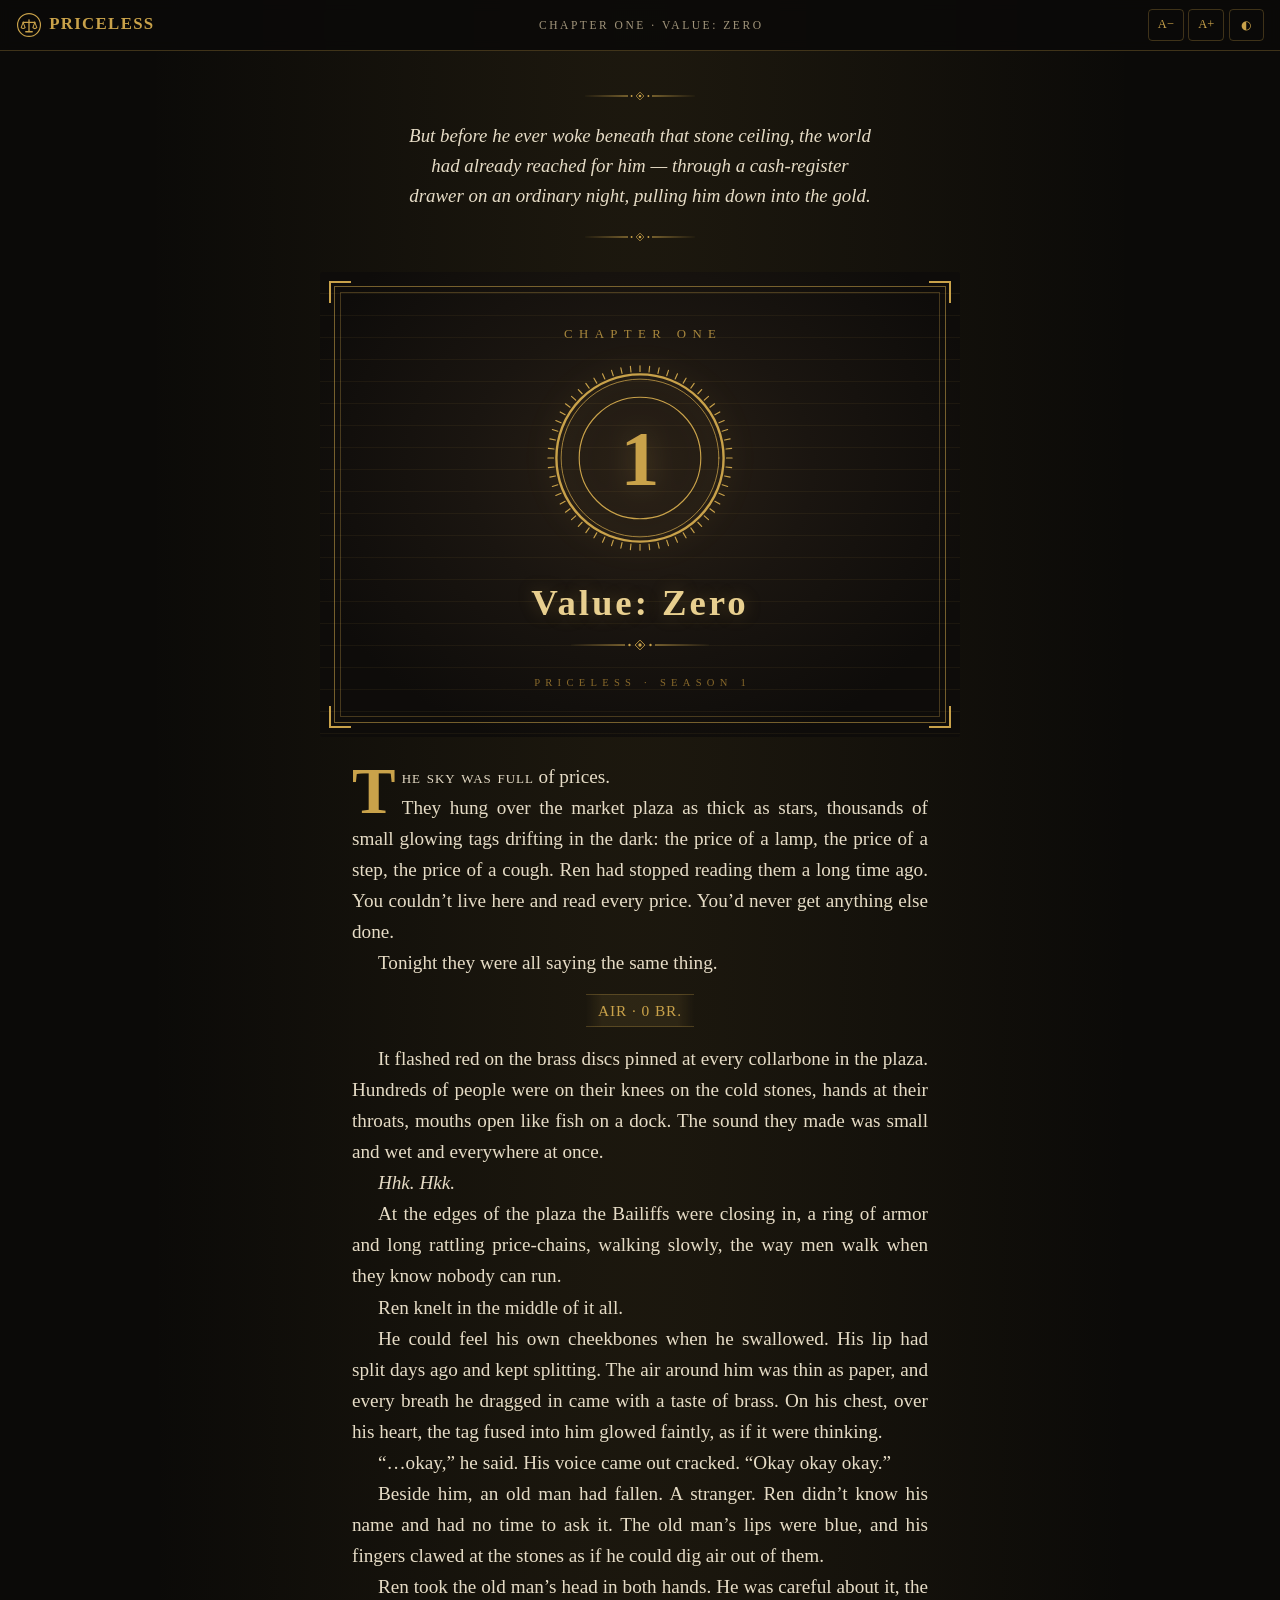
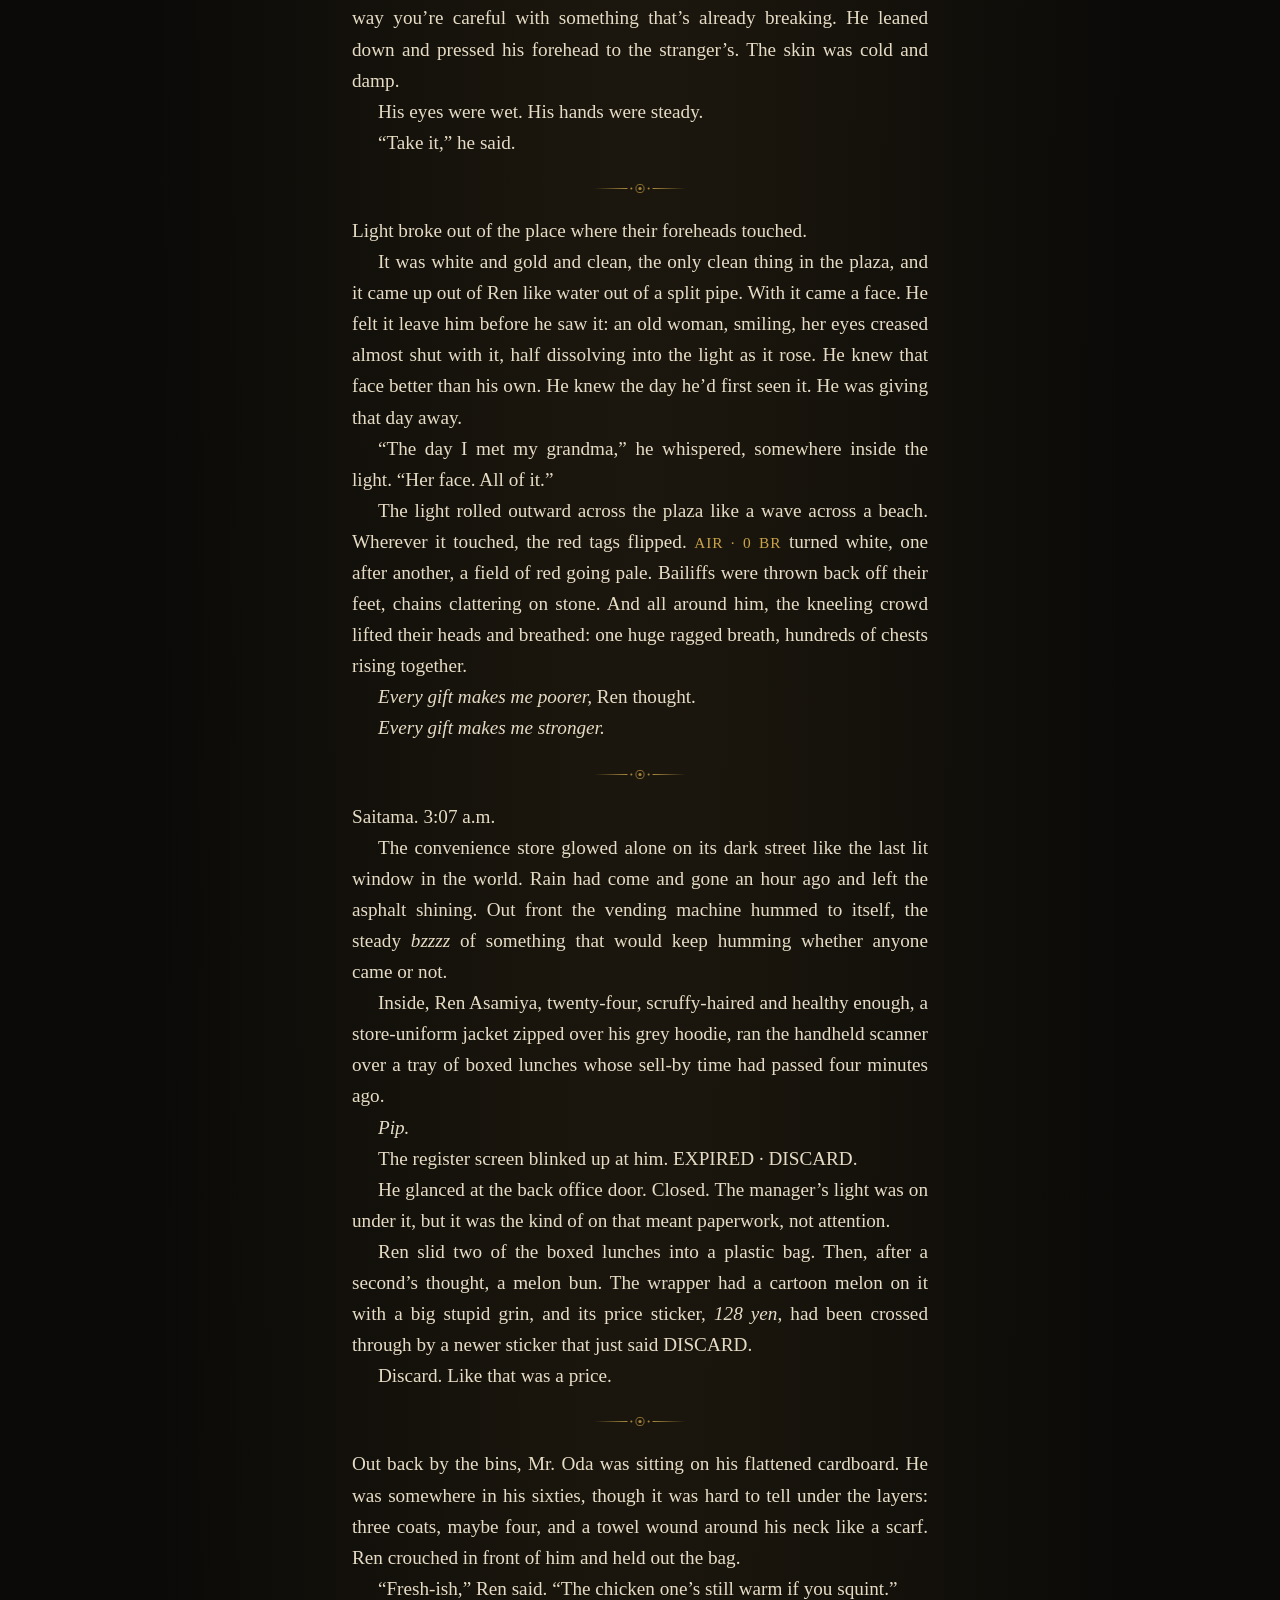
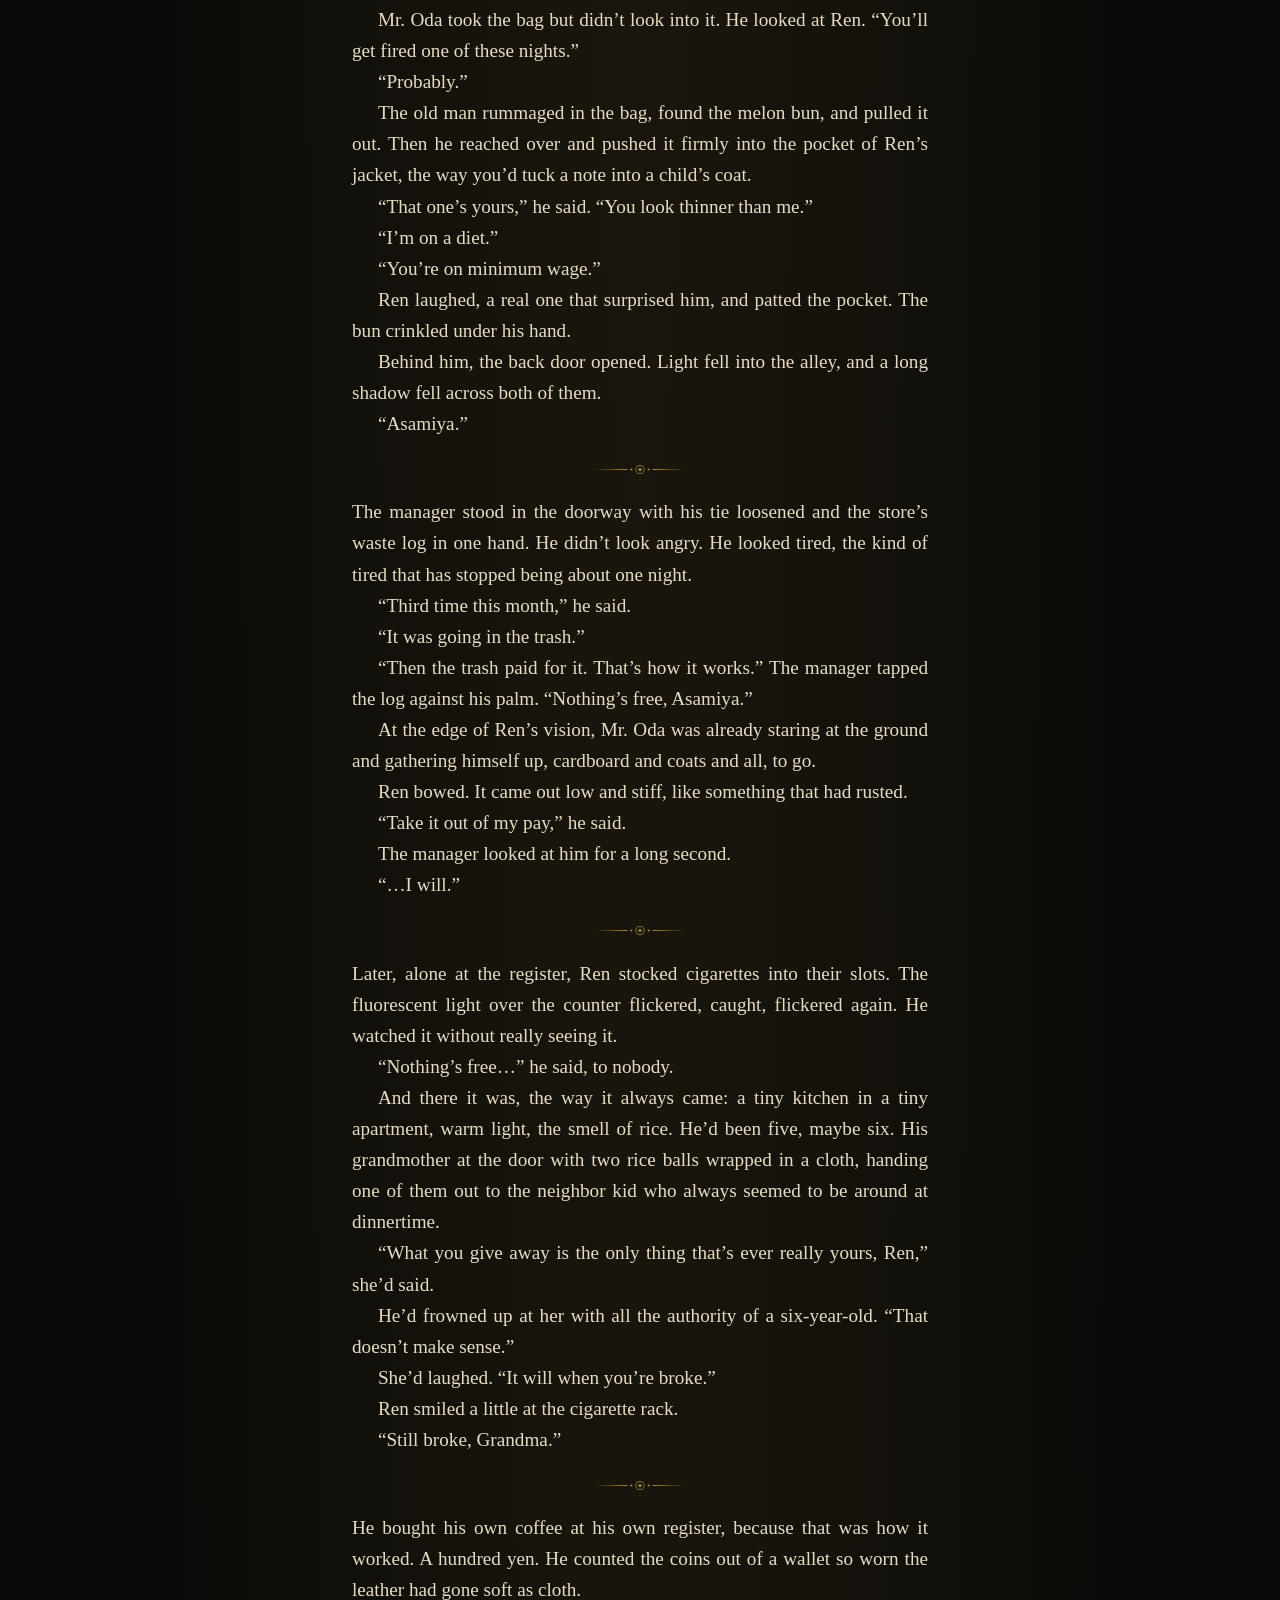
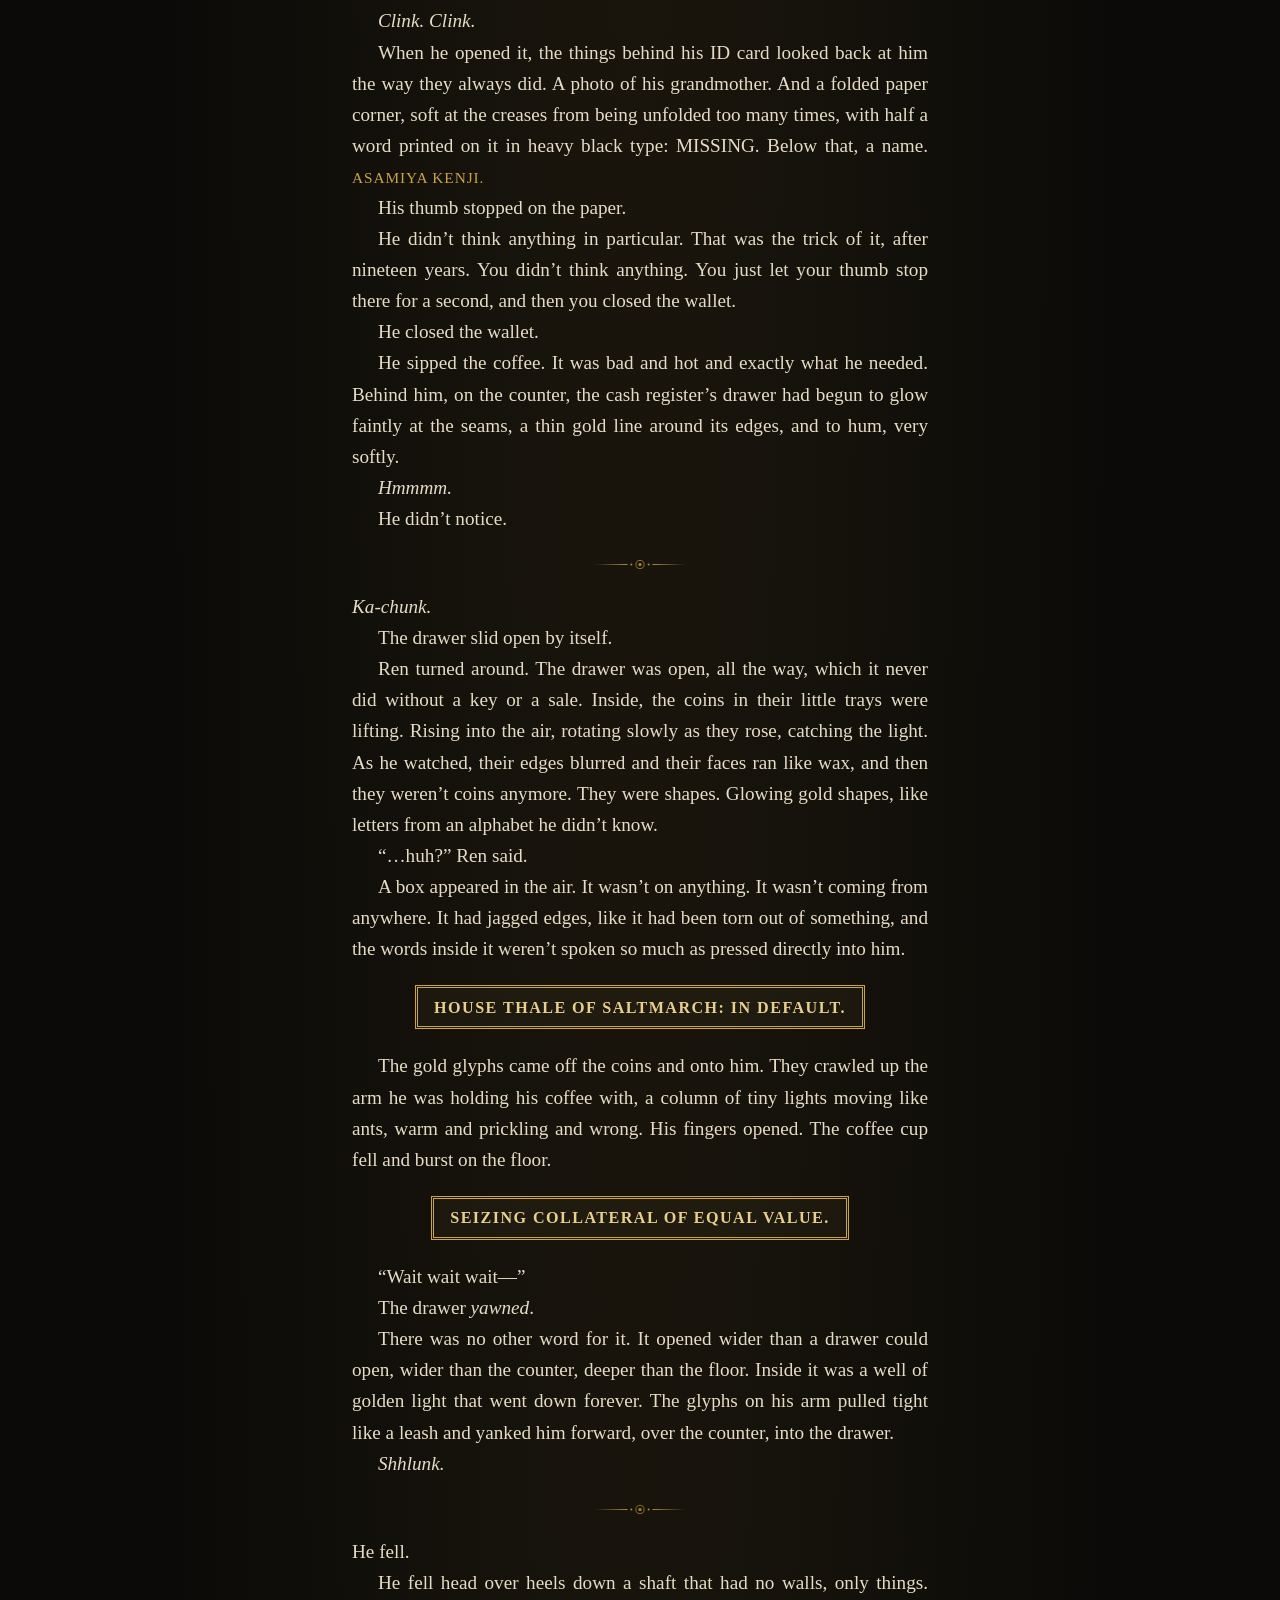
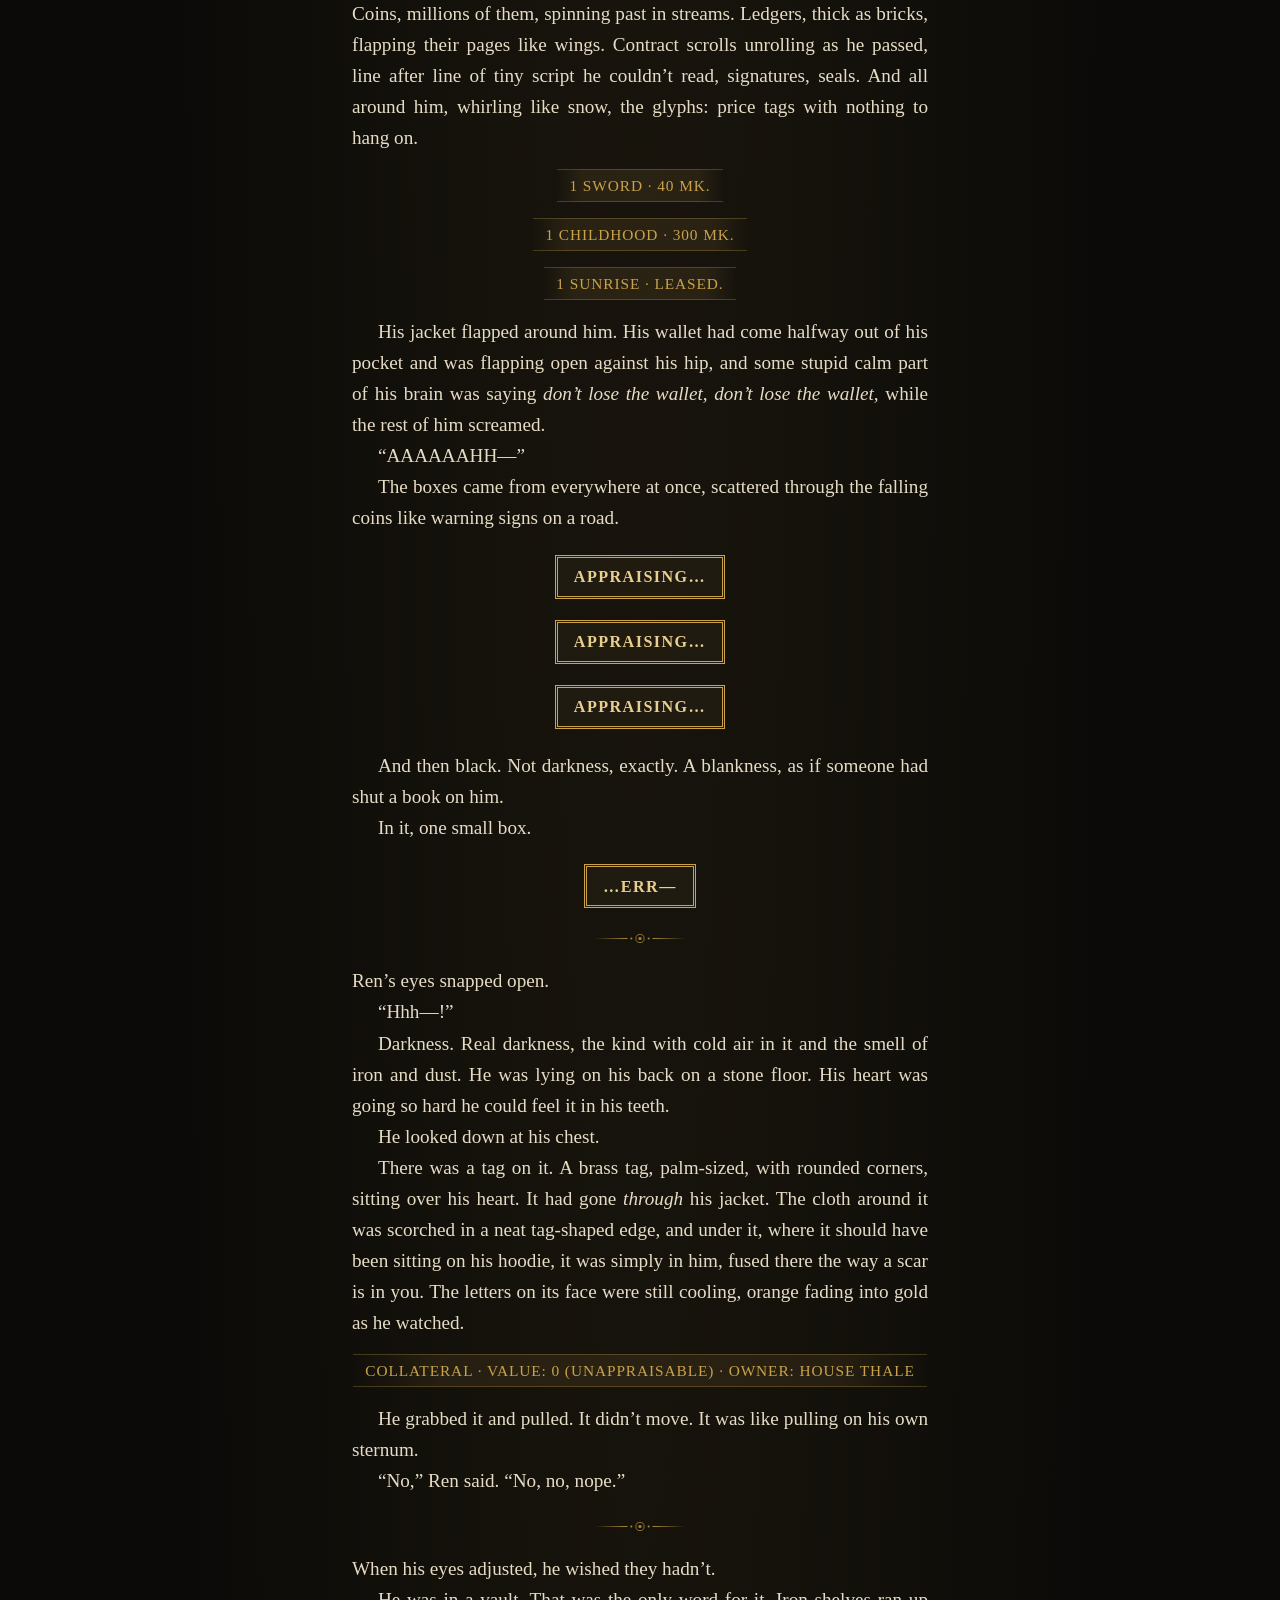
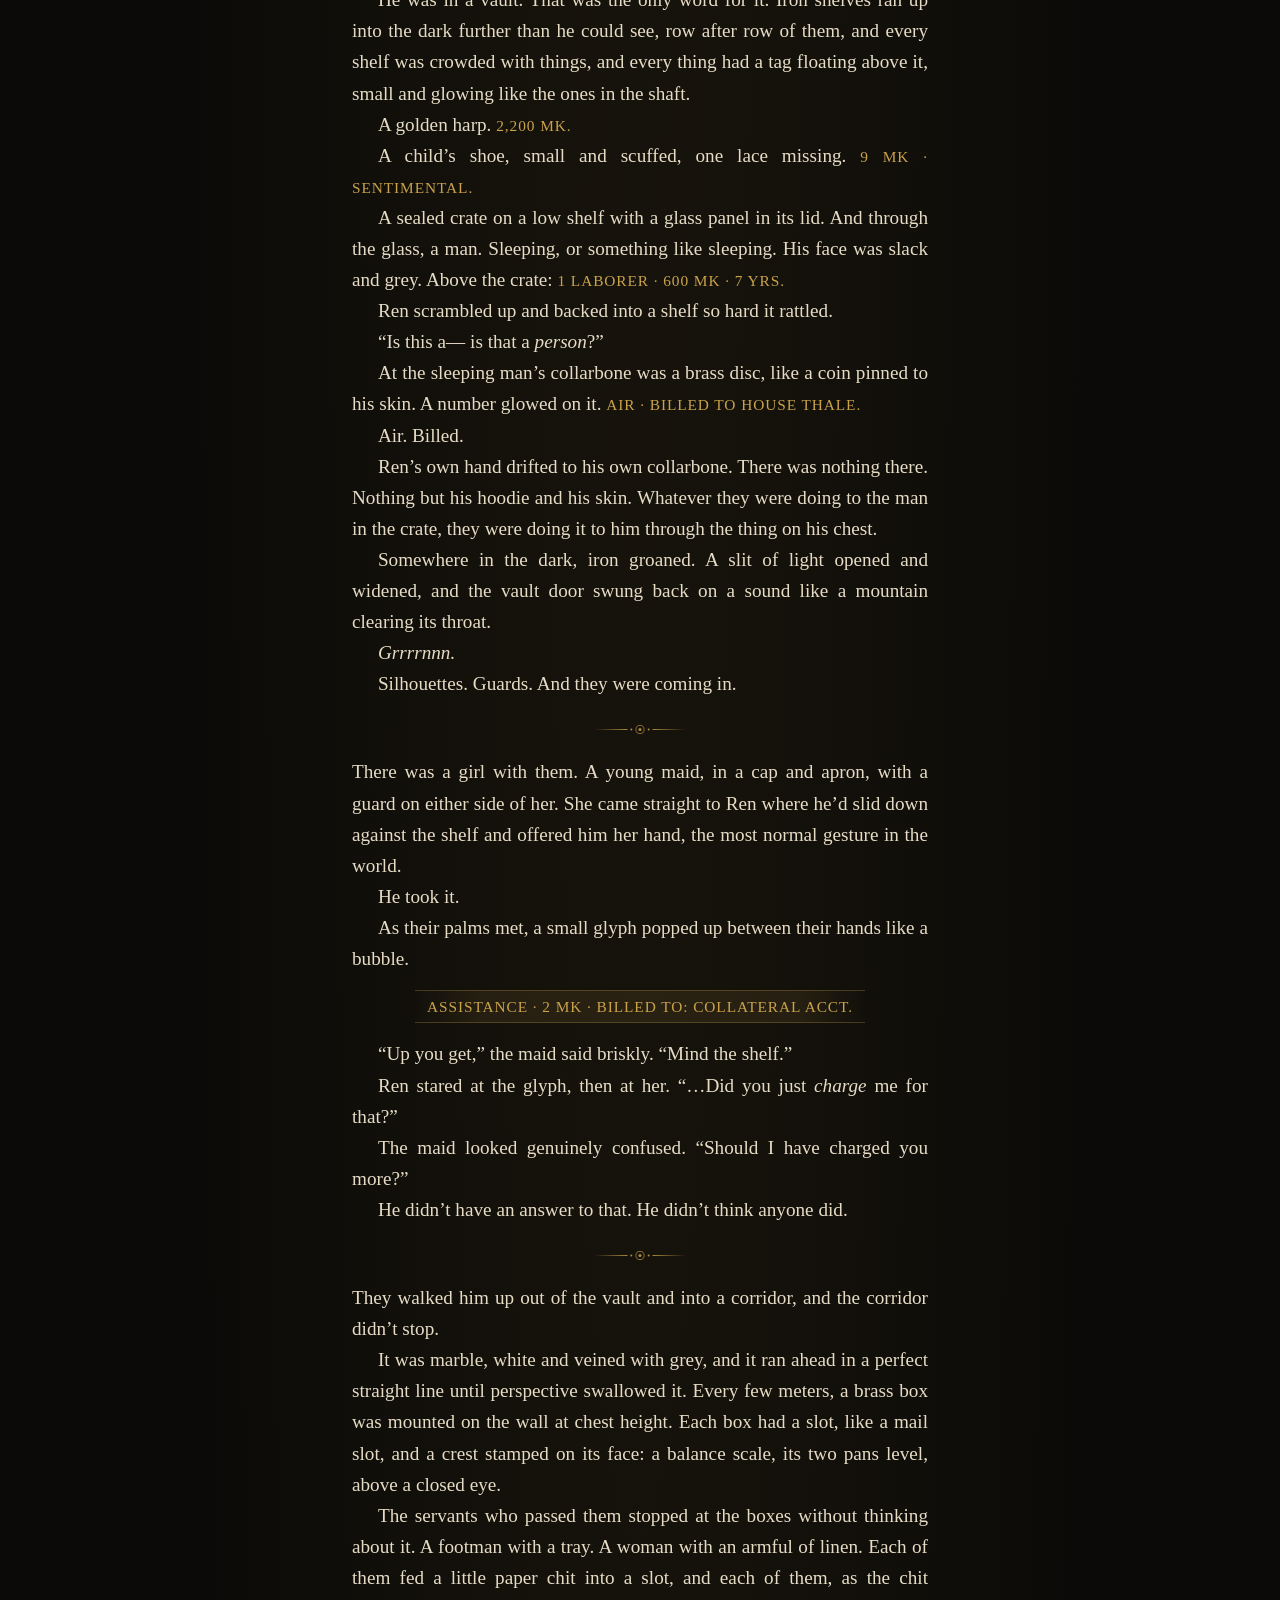
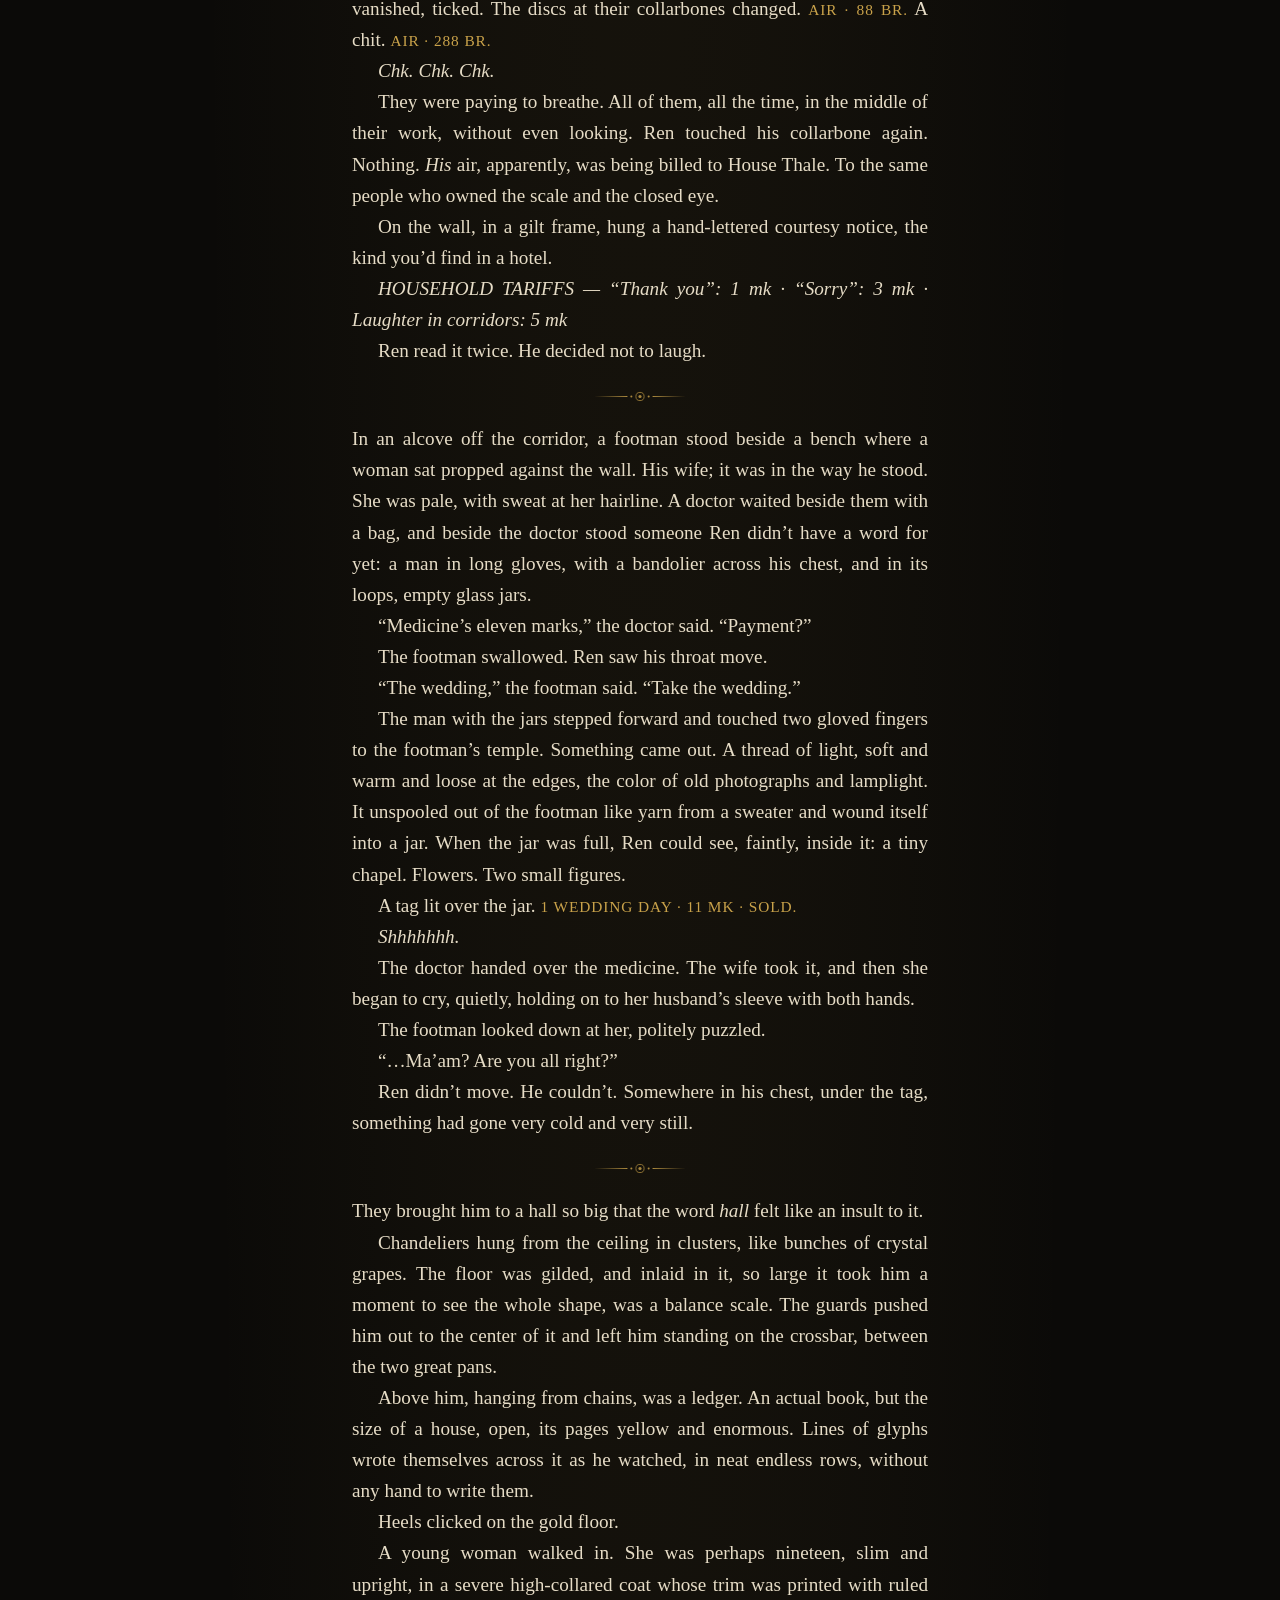
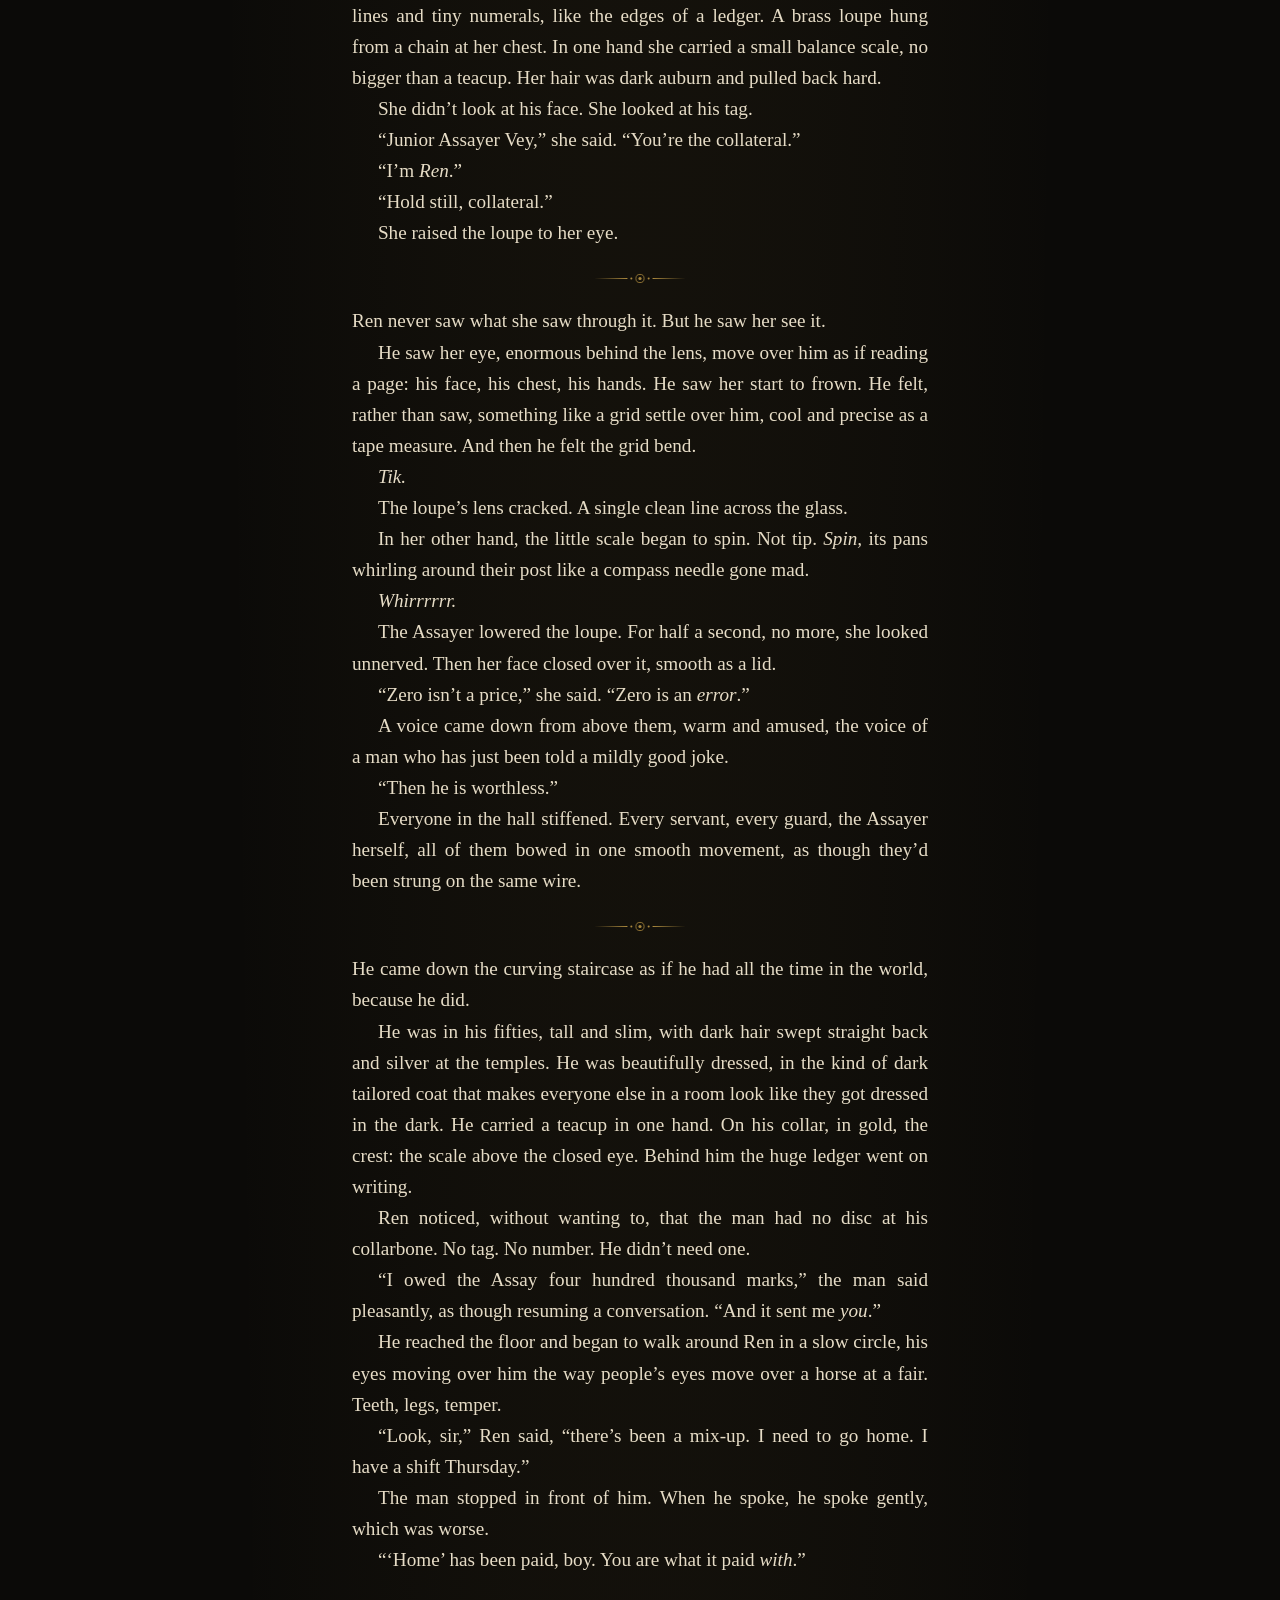
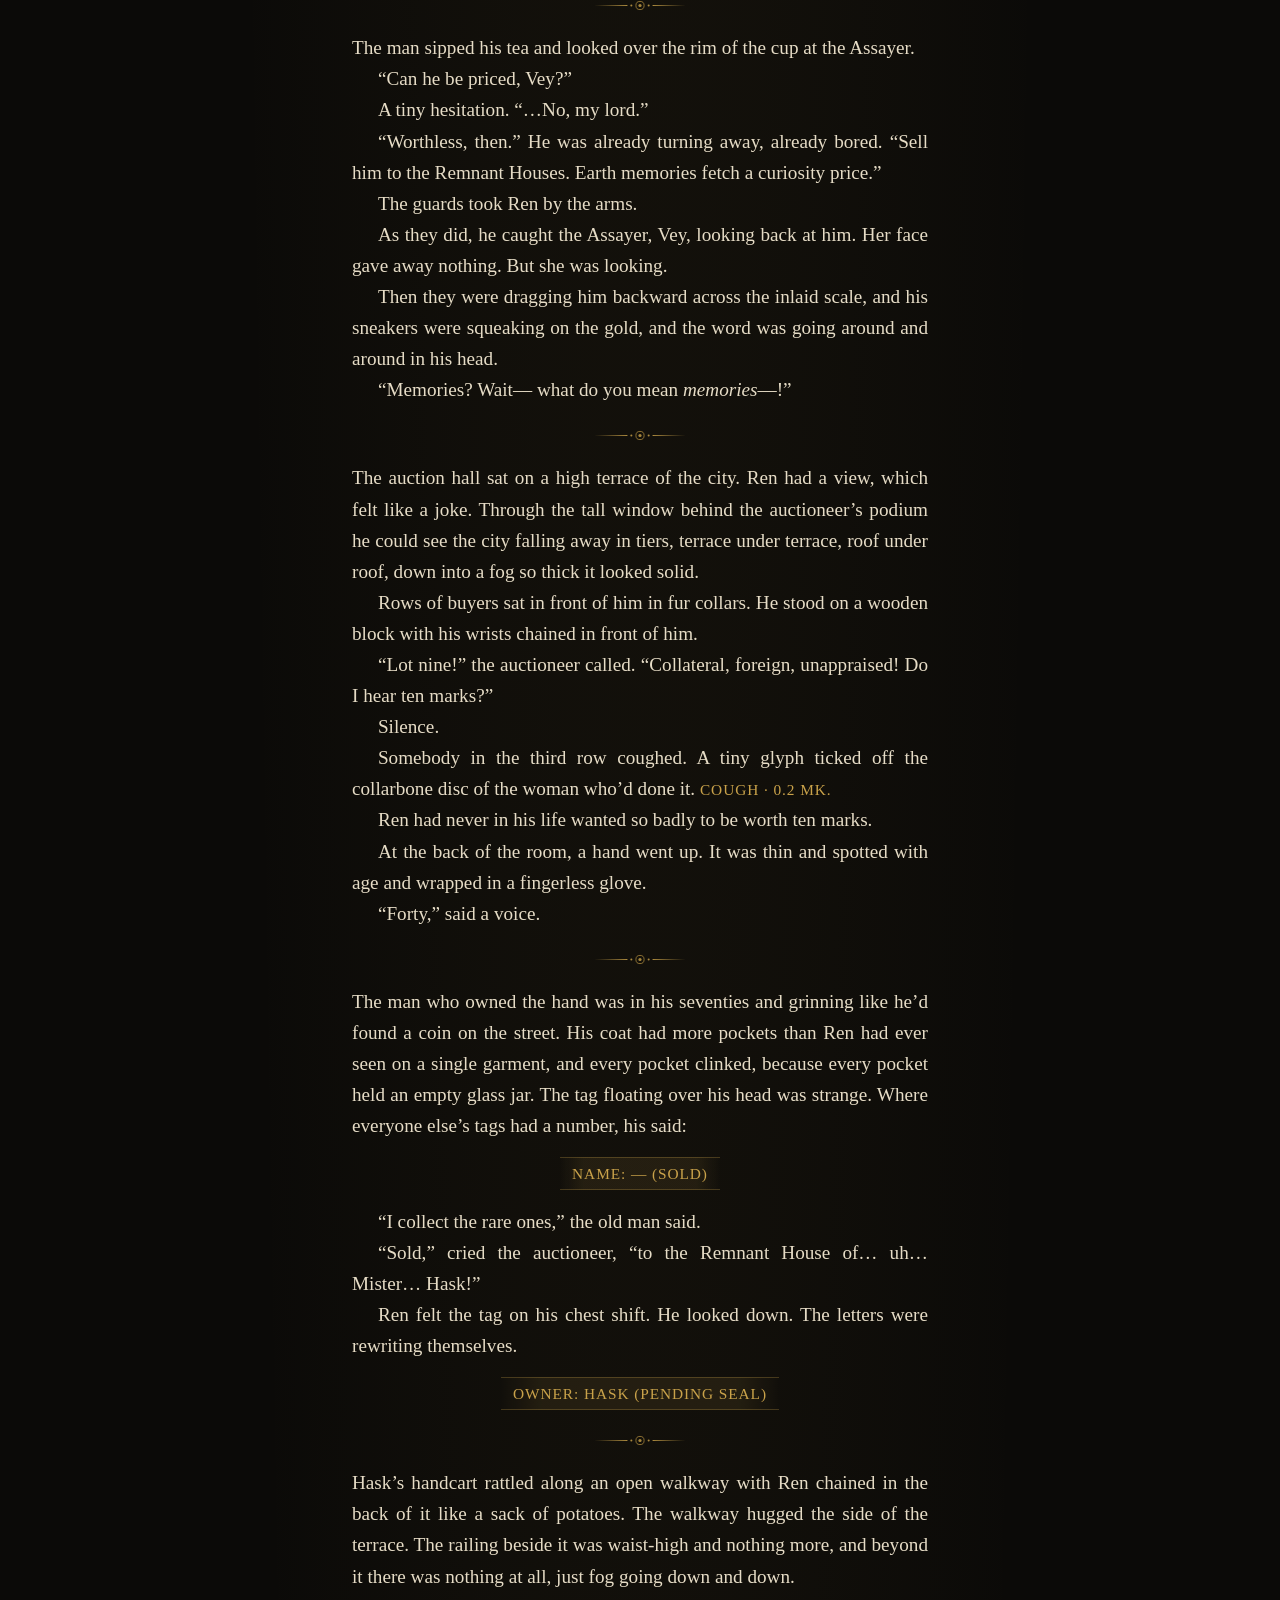
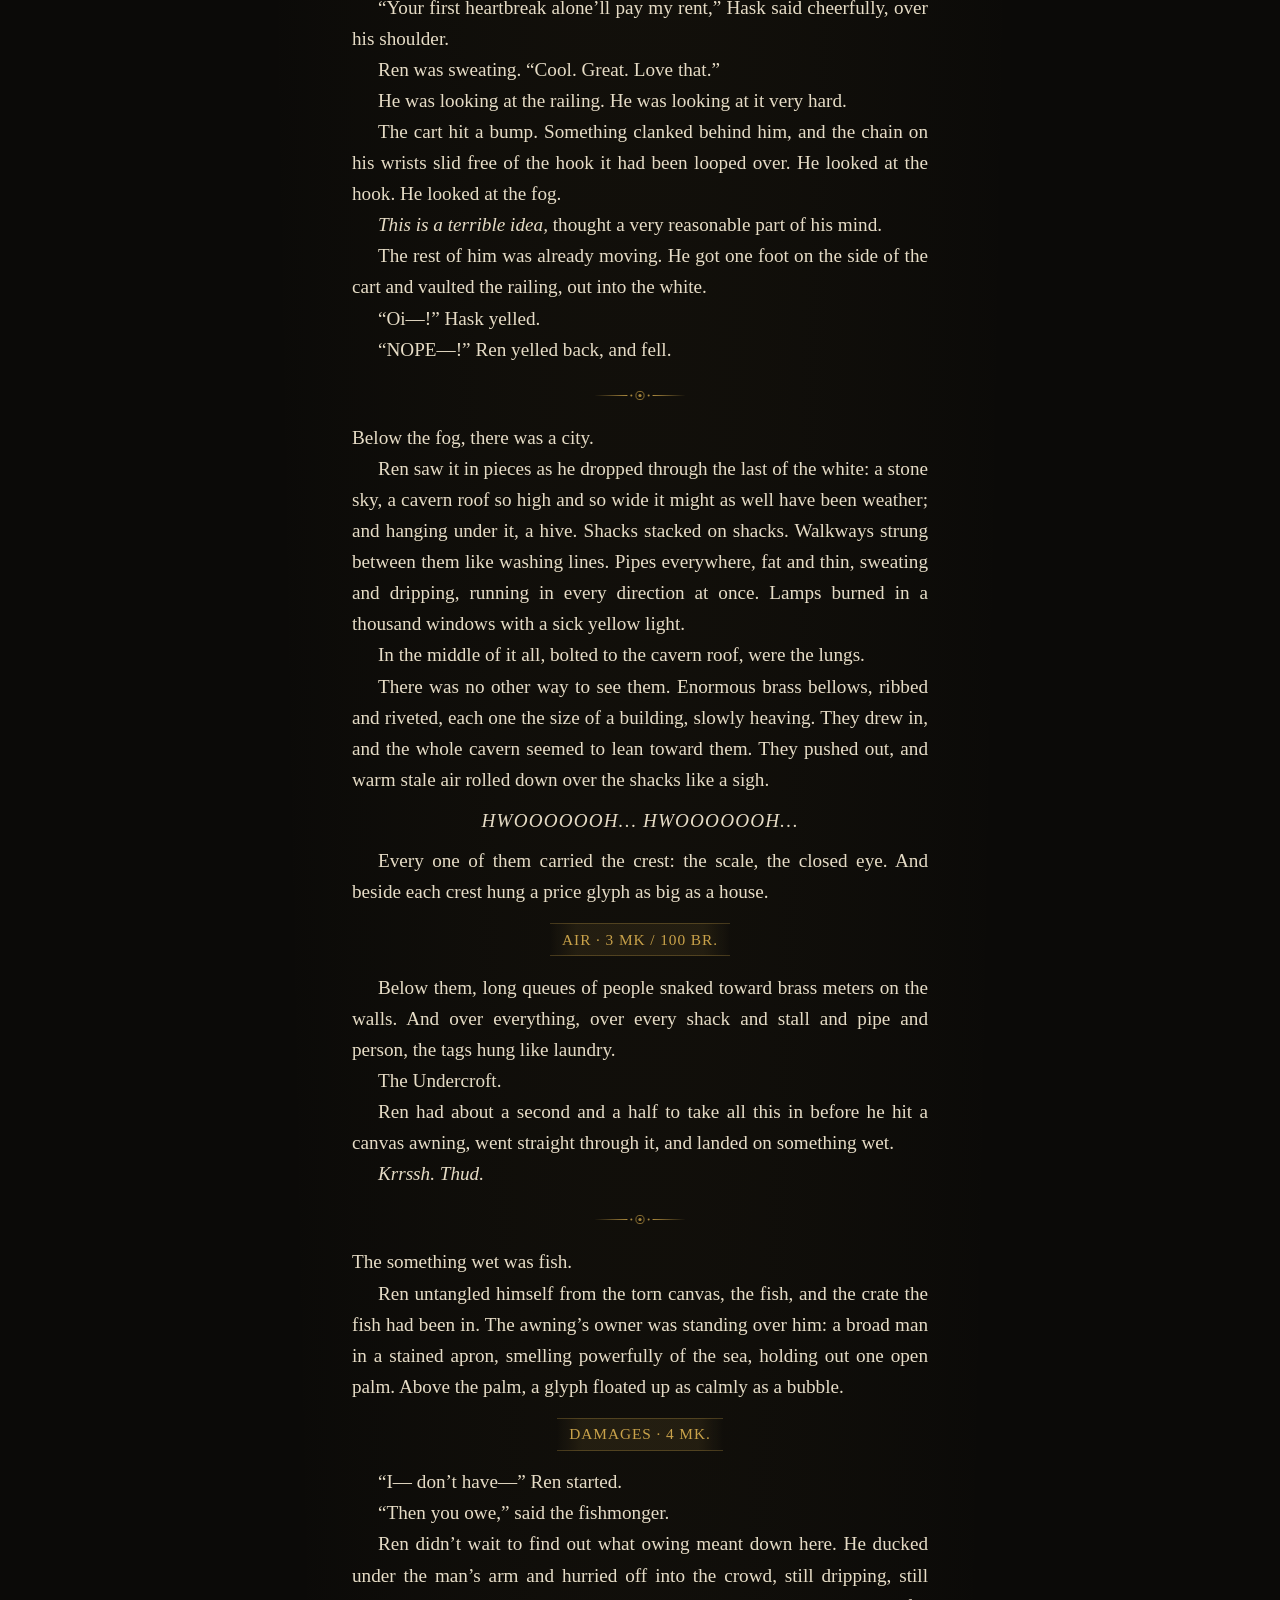
==== chapter-1.html @ 67bfa55c "Priceless Season 1, Chapters 1–2: read-online pages" ====
<!DOCTYPE html>
<html lang="en"><head><meta charset="utf-8">
<meta name="viewport" content="width=device-width, initial-scale=1, viewport-fit=cover">
<title>Chapter One: Value: Zero — Priceless</title><meta name="description" content="Priceless, Season 1 — Chapter 1: Value: Zero. A light novel by Lucan Dray."><meta name="author" content="Lucan Dray">
<meta property="og:title" content="Chapter One: Value: Zero — Priceless"><meta property="og:description" content="Priceless, Season 1 — Chapter 1: Value: Zero. A light novel by Lucan Dray."><meta property="og:type" content="book">
<meta name="theme-color" content="#0b0a08"><link rel="icon" href="[data-uri]">
<link rel="stylesheet" href="fonts.css"><link rel="stylesheet" href="style.css">
<script>try{var t=localStorage.getItem('pl-theme');if(t)document.documentElement.dataset.theme=t;}catch(e){}</script>
</head><body><a class="skip" href="#main">Skip to text</a><div class="progress"></div>
<header class="bar"><a class="home" href="index.html" aria-label="Priceless home"><svg viewBox="0 0 200 200" fill="none" stroke="#c9a24a" stroke-linecap="round" aria-hidden="true"><circle cx="100" cy="100" r="88" stroke-width="9"/><line x1="100" y1="60" x2="100" y2="150" stroke-width="10"/><line x1="55" y1="80" x2="145" y2="80" stroke-width="10"/><path d="M55,80 L40,120 Q55,135 70,120 Z M145,80 L130,120 Q145,135 160,120 Z" stroke-width="8"/><path d="M75,152 L125,152" stroke-width="10"/></svg><span>PRICELESS</span></a>
<div class="where">Chapter One · Value: Zero</div><div class="tools"><button data-act="smaller" aria-label="Smaller text">A−</button>
<button data-act="bigger" aria-label="Larger text">A+</button><button data-act="theme" aria-label="Switch light or dark page">◐</button></div></header>
<main id="main"><div class="epigraph"><svg class="divider" xmlns="http://www.w3.org/2000/svg" viewBox="0 0 200 16" width="120" height="10" fill="#c9a24a"><path d="M4,8 L80,7.2 L80,8.8 Z"/><path d="M196,8 L120,7.2 L120,8.8 Z"/><circle cx="86" cy="8" r="1.6"/><circle cx="114" cy="8" r="1.6"/><path d="M100,1.5 L106.5,8 L100,14.5 L93.5,8 Z" fill="none" stroke="#c9a24a" stroke-width="1.2"/><circle cx="100" cy="8" r="2.2"/></svg><p>But before he ever woke beneath that stone ceiling, the world had already reached for him — through a cash-register drawer on an ordinary night, pulling him down into the gold.</p><svg class="divider" xmlns="http://www.w3.org/2000/svg" viewBox="0 0 200 16" width="120" height="10" fill="#c9a24a"><path d="M4,8 L80,7.2 L80,8.8 Z"/><path d="M196,8 L120,7.2 L120,8.8 Z"/><circle cx="86" cy="8" r="1.6"/><circle cx="114" cy="8" r="1.6"/><path d="M100,1.5 L106.5,8 L100,14.5 L93.5,8 Z" fill="none" stroke="#c9a24a" stroke-width="1.2"/><circle cx="100" cy="8" r="2.2"/></svg></div><section class="panel opener"><div class="frame"></div><div class="corner tl"></div><div class="corner tr"></div><div class="corner bl"></div><div class="corner br"></div><div class="label">CHAPTER ONE</div><svg class="coin" xmlns="http://www.w3.org/2000/svg" viewBox="0 0 200 200" width="190" height="190" fill="none" stroke="#c9a24a" stroke-linecap="round"><g stroke-width="1.2"><line x1="100" y1="3" x2="100" y2="9" transform="rotate(0 100 100)"/><line x1="100" y1="3" x2="100" y2="9" transform="rotate(6 100 100)"/><line x1="100" y1="3" x2="100" y2="9" transform="rotate(12 100 100)"/><line x1="100" y1="3" x2="100" y2="9" transform="rotate(18 100 100)"/><line x1="100" y1="3" x2="100" y2="9" transform="rotate(24 100 100)"/><line x1="100" y1="3" x2="100" y2="9" transform="rotate(30 100 100)"/><line x1="100" y1="3" x2="100" y2="9" transform="rotate(36 100 100)"/><line x1="100" y1="3" x2="100" y2="9" transform="rotate(42 100 100)"/><line x1="100" y1="3" x2="100" y2="9" transform="rotate(48 100 100)"/><line x1="100" y1="3" x2="100" y2="9" transform="rotate(54 100 100)"/><line x1="100" y1="3" x2="100" y2="9" transform="rotate(60 100 100)"/><line x1="100" y1="3" x2="100" y2="9" transform="rotate(66 100 100)"/><line x1="100" y1="3" x2="100" y2="9" transform="rotate(72 100 100)"/><line x1="100" y1="3" x2="100" y2="9" transform="rotate(78 100 100)"/><line x1="100" y1="3" x2="100" y2="9" transform="rotate(84 100 100)"/><line x1="100" y1="3" x2="100" y2="9" transform="rotate(90 100 100)"/><line x1="100" y1="3" x2="100" y2="9" transform="rotate(96 100 100)"/><line x1="100" y1="3" x2="100" y2="9" transform="rotate(102 100 100)"/><line x1="100" y1="3" x2="100" y2="9" transform="rotate(108 100 100)"/><line x1="100" y1="3" x2="100" y2="9" transform="rotate(114 100 100)"/><line x1="100" y1="3" x2="100" y2="9" transform="rotate(120 100 100)"/><line x1="100" y1="3" x2="100" y2="9" transform="rotate(126 100 100)"/><line x1="100" y1="3" x2="100" y2="9" transform="rotate(132 100 100)"/><line x1="100" y1="3" x2="100" y2="9" transform="rotate(138 100 100)"/><line x1="100" y1="3" x2="100" y2="9" transform="rotate(144 100 100)"/><line x1="100" y1="3" x2="100" y2="9" transform="rotate(150 100 100)"/><line x1="100" y1="3" x2="100" y2="9" transform="rotate(156 100 100)"/><line x1="100" y1="3" x2="100" y2="9" transform="rotate(162 100 100)"/><line x1="100" y1="3" x2="100" y2="9" transform="rotate(168 100 100)"/><line x1="100" y1="3" x2="100" y2="9" transform="rotate(174 100 100)"/><line x1="100" y1="3" x2="100" y2="9" transform="rotate(180 100 100)"/><line x1="100" y1="3" x2="100" y2="9" transform="rotate(186 100 100)"/><line x1="100" y1="3" x2="100" y2="9" transform="rotate(192 100 100)"/><line x1="100" y1="3" x2="100" y2="9" transform="rotate(198 100 100)"/><line x1="100" y1="3" x2="100" y2="9" transform="rotate(204 100 100)"/><line x1="100" y1="3" x2="100" y2="9" transform="rotate(210 100 100)"/><line x1="100" y1="3" x2="100" y2="9" transform="rotate(216 100 100)"/><line x1="100" y1="3" x2="100" y2="9" transform="rotate(222 100 100)"/><line x1="100" y1="3" x2="100" y2="9" transform="rotate(228 100 100)"/><line x1="100" y1="3" x2="100" y2="9" transform="rotate(234 100 100)"/><line x1="100" y1="3" x2="100" y2="9" transform="rotate(240 100 100)"/><line x1="100" y1="3" x2="100" y2="9" transform="rotate(246 100 100)"/><line x1="100" y1="3" x2="100" y2="9" transform="rotate(252 100 100)"/><line x1="100" y1="3" x2="100" y2="9" transform="rotate(258 100 100)"/><line x1="100" y1="3" x2="100" y2="9" transform="rotate(264 100 100)"/><line x1="100" y1="3" x2="100" y2="9" transform="rotate(270 100 100)"/><line x1="100" y1="3" x2="100" y2="9" transform="rotate(276 100 100)"/><line x1="100" y1="3" x2="100" y2="9" transform="rotate(282 100 100)"/><line x1="100" y1="3" x2="100" y2="9" transform="rotate(288 100 100)"/><line x1="100" y1="3" x2="100" y2="9" transform="rotate(294 100 100)"/><line x1="100" y1="3" x2="100" y2="9" transform="rotate(300 100 100)"/><line x1="100" y1="3" x2="100" y2="9" transform="rotate(306 100 100)"/><line x1="100" y1="3" x2="100" y2="9" transform="rotate(312 100 100)"/><line x1="100" y1="3" x2="100" y2="9" transform="rotate(318 100 100)"/><line x1="100" y1="3" x2="100" y2="9" transform="rotate(324 100 100)"/><line x1="100" y1="3" x2="100" y2="9" transform="rotate(330 100 100)"/><line x1="100" y1="3" x2="100" y2="9" transform="rotate(336 100 100)"/><line x1="100" y1="3" x2="100" y2="9" transform="rotate(342 100 100)"/><line x1="100" y1="3" x2="100" y2="9" transform="rotate(348 100 100)"/><line x1="100" y1="3" x2="100" y2="9" transform="rotate(354 100 100)"/></g><circle cx="100" cy="100" r="88" stroke-width="2.5"/><circle cx="100" cy="100" r="83" stroke-width=".8"/><circle cx="100" cy="100" r="64" stroke-width="1.2"/><text x="100" y="128" text-anchor="middle" font-family="Cinzel Decorative" font-weight="700" font-size="82" fill="#c9a24a" stroke="none">1</text></svg><h1>Value: Zero</h1><svg class="divider" xmlns="http://www.w3.org/2000/svg" viewBox="0 0 200 16" width="150" height="12" fill="#c9a24a"><path d="M4,8 L80,7.2 L80,8.8 Z"/><path d="M196,8 L120,7.2 L120,8.8 Z"/><circle cx="86" cy="8" r="1.6"/><circle cx="114" cy="8" r="1.6"/><path d="M100,1.5 L106.5,8 L100,14.5 L93.5,8 Z" fill="none" stroke="#c9a24a" stroke-width="1.2"/><circle cx="100" cy="8" r="2.2"/></svg><div class="series">PRICELESS · SEASON 1</div></section><article class="chapter-text"><p class="first"><span class="lead">The sky was full</span> of prices.</p>
<p>They hung over the market plaza as thick as stars, thousands of small glowing tags drifting in the dark: the price of a lamp, the price of a step, the price of a cough. Ren had stopped reading them a long time ago. You couldn&rsquo;t live here and read every price. You&rsquo;d never get anything else done.</p>
<p>Tonight they were all saying the same thing.</p>
<p class="glyphline"><span class="glyph">AIR · 0 BR.</span></p>
<p>It flashed red on the brass discs pinned at every collarbone in the plaza. Hundreds of people were on their knees on the cold stones, hands at their throats, mouths open like fish on a dock. The sound they made was small and wet and everywhere at once.</p>
<p><em>Hhk. Hkk.</em></p>
<p>At the edges of the plaza the Bailiffs were closing in, a ring of armor and long rattling price-chains, walking slowly, the way men walk when they know nobody can run.</p>
<p>Ren knelt in the middle of it all.</p>
<p>He could feel his own cheekbones when he swallowed. His lip had split days ago and kept splitting. The air around him was thin as paper, and every breath he dragged in came with a taste of brass. On his chest, over his heart, the tag fused into him glowed faintly, as if it were thinking.</p>
<p>&ldquo;…okay,&rdquo; he said. His voice came out cracked. &ldquo;Okay okay okay.&rdquo;</p>
<p>Beside him, an old man had fallen. A stranger. Ren didn&rsquo;t know his name and had no time to ask it. The old man&rsquo;s lips were blue, and his fingers clawed at the stones as if he could dig air out of them.</p>
<p>Ren took the old man&rsquo;s head in both hands. He was careful about it, the way you&rsquo;re careful with something that&rsquo;s already breaking. He leaned down and pressed his forehead to the stranger&rsquo;s. The skin was cold and damp.</p>
<p>His eyes were wet. His hands were steady.</p>
<p>&ldquo;Take it,&rdquo; he said.</p>
<div class="scene-break" aria-hidden="true"><svg xmlns="http://www.w3.org/2000/svg" viewBox="0 0 120 14" width="96" height="11" fill="#8a6a2b"><path d="M2,7 L44,6.4 L44,7.6 Z"/><path d="M118,7 L76,6.4 L76,7.6 Z"/><circle cx="60" cy="7" r="5.2" fill="none" stroke="#8a6a2b" stroke-width="1"/><circle cx="60" cy="7" r="2"/><circle cx="49" cy="7" r="1.3"/><circle cx="71" cy="7" r="1.3"/></svg></div>
<p>Light broke out of the place where their foreheads touched.</p>
<p>It was white and gold and clean, the only clean thing in the plaza, and it came up out of Ren like water out of a split pipe. With it came a face. He felt it leave him before he saw it: an old woman, smiling, her eyes creased almost shut with it, half dissolving into the light as it rose. He knew that face better than his own. He knew the day he&rsquo;d first seen it. He was giving that day away.</p>
<p>&ldquo;The day I met my grandma,&rdquo; he whispered, somewhere inside the light. &ldquo;Her face. All of it.&rdquo;</p>
<p>The light rolled outward across the plaza like a wave across a beach. Wherever it touched, the red tags flipped. <span class="glyph">AIR · 0 BR</span> turned white, one after another, a field of red going pale. Bailiffs were thrown back off their feet, chains clattering on stone. And all around him, the kneeling crowd lifted their heads and breathed: one huge ragged breath, hundreds of chests rising together.</p>
<p><em>Every gift makes me poorer,</em> Ren thought.</p>
<p><em>Every gift makes me stronger.</em></p>
<div class="scene-break" aria-hidden="true"><svg xmlns="http://www.w3.org/2000/svg" viewBox="0 0 120 14" width="96" height="11" fill="#8a6a2b"><path d="M2,7 L44,6.4 L44,7.6 Z"/><path d="M118,7 L76,6.4 L76,7.6 Z"/><circle cx="60" cy="7" r="5.2" fill="none" stroke="#8a6a2b" stroke-width="1"/><circle cx="60" cy="7" r="2"/><circle cx="49" cy="7" r="1.3"/><circle cx="71" cy="7" r="1.3"/></svg></div>
<p>Saitama. 3:07 a.m.</p>
<p>The convenience store glowed alone on its dark street like the last lit window in the world. Rain had come and gone an hour ago and left the asphalt shining. Out front the vending machine hummed to itself, the steady <em>bzzzz</em> of something that would keep humming whether anyone came or not.</p>
<p>Inside, Ren Asamiya, twenty-four, scruffy-haired and healthy enough, a store-uniform jacket zipped over his grey hoodie, ran the handheld scanner over a tray of boxed lunches whose sell-by time had passed four minutes ago.</p>
<p><em>Pip.</em></p>
<p>The register screen blinked up at him. EXPIRED · DISCARD.</p>
<p>He glanced at the back office door. Closed. The manager&rsquo;s light was on under it, but it was the kind of on that meant paperwork, not attention.</p>
<p>Ren slid two of the boxed lunches into a plastic bag. Then, after a second&rsquo;s thought, a melon bun. The wrapper had a cartoon melon on it with a big stupid grin, and its price sticker, <em>128 yen</em>, had been crossed through by a newer sticker that just said DISCARD.</p>
<p>Discard. Like that was a price.</p>
<div class="scene-break" aria-hidden="true"><svg xmlns="http://www.w3.org/2000/svg" viewBox="0 0 120 14" width="96" height="11" fill="#8a6a2b"><path d="M2,7 L44,6.4 L44,7.6 Z"/><path d="M118,7 L76,6.4 L76,7.6 Z"/><circle cx="60" cy="7" r="5.2" fill="none" stroke="#8a6a2b" stroke-width="1"/><circle cx="60" cy="7" r="2"/><circle cx="49" cy="7" r="1.3"/><circle cx="71" cy="7" r="1.3"/></svg></div>
<p>Out back by the bins, Mr. Oda was sitting on his flattened cardboard. He was somewhere in his sixties, though it was hard to tell under the layers: three coats, maybe four, and a towel wound around his neck like a scarf. Ren crouched in front of him and held out the bag.</p>
<p>&ldquo;Fresh-ish,&rdquo; Ren said. &ldquo;The chicken one&rsquo;s still warm if you squint.&rdquo;</p>
<p>Mr. Oda took the bag but didn&rsquo;t look into it. He looked at Ren. &ldquo;You&rsquo;ll get fired one of these nights.&rdquo;</p>
<p>&ldquo;Probably.&rdquo;</p>
<p>The old man rummaged in the bag, found the melon bun, and pulled it out. Then he reached over and pushed it firmly into the pocket of Ren&rsquo;s jacket, the way you&rsquo;d tuck a note into a child&rsquo;s coat.</p>
<p>&ldquo;That one&rsquo;s yours,&rdquo; he said. &ldquo;You look thinner than me.&rdquo;</p>
<p>&ldquo;I&rsquo;m on a diet.&rdquo;</p>
<p>&ldquo;You&rsquo;re on minimum wage.&rdquo;</p>
<p>Ren laughed, a real one that surprised him, and patted the pocket. The bun crinkled under his hand.</p>
<p>Behind him, the back door opened. Light fell into the alley, and a long shadow fell across both of them.</p>
<p>&ldquo;Asamiya.&rdquo;</p>
<div class="scene-break" aria-hidden="true"><svg xmlns="http://www.w3.org/2000/svg" viewBox="0 0 120 14" width="96" height="11" fill="#8a6a2b"><path d="M2,7 L44,6.4 L44,7.6 Z"/><path d="M118,7 L76,6.4 L76,7.6 Z"/><circle cx="60" cy="7" r="5.2" fill="none" stroke="#8a6a2b" stroke-width="1"/><circle cx="60" cy="7" r="2"/><circle cx="49" cy="7" r="1.3"/><circle cx="71" cy="7" r="1.3"/></svg></div>
<p>The manager stood in the doorway with his tie loosened and the store&rsquo;s waste log in one hand. He didn&rsquo;t look angry. He looked tired, the kind of tired that has stopped being about one night.</p>
<p>&ldquo;Third time this month,&rdquo; he said.</p>
<p>&ldquo;It was going in the trash.&rdquo;</p>
<p>&ldquo;Then the trash paid for it. That&rsquo;s how it works.&rdquo; The manager tapped the log against his palm. &ldquo;Nothing&rsquo;s free, Asamiya.&rdquo;</p>
<p>At the edge of Ren&rsquo;s vision, Mr. Oda was already staring at the ground and gathering himself up, cardboard and coats and all, to go.</p>
<p>Ren bowed. It came out low and stiff, like something that had rusted.</p>
<p>&ldquo;Take it out of my pay,&rdquo; he said.</p>
<p>The manager looked at him for a long second.</p>
<p>&ldquo;…I will.&rdquo;</p>
<div class="scene-break" aria-hidden="true"><svg xmlns="http://www.w3.org/2000/svg" viewBox="0 0 120 14" width="96" height="11" fill="#8a6a2b"><path d="M2,7 L44,6.4 L44,7.6 Z"/><path d="M118,7 L76,6.4 L76,7.6 Z"/><circle cx="60" cy="7" r="5.2" fill="none" stroke="#8a6a2b" stroke-width="1"/><circle cx="60" cy="7" r="2"/><circle cx="49" cy="7" r="1.3"/><circle cx="71" cy="7" r="1.3"/></svg></div>
<p>Later, alone at the register, Ren stocked cigarettes into their slots. The fluorescent light over the counter flickered, caught, flickered again. He watched it without really seeing it.</p>
<p>&ldquo;Nothing&rsquo;s free…&rdquo; he said, to nobody.</p>
<p>And there it was, the way it always came: a tiny kitchen in a tiny apartment, warm light, the smell of rice. He&rsquo;d been five, maybe six. His grandmother at the door with two rice balls wrapped in a cloth, handing one of them out to the neighbor kid who always seemed to be around at dinnertime.</p>
<p>&ldquo;What you give away is the only thing that&rsquo;s ever really yours, Ren,&rdquo; she&rsquo;d said.</p>
<p>He&rsquo;d frowned up at her with all the authority of a six-year-old. &ldquo;That doesn&rsquo;t make sense.&rdquo;</p>
<p>She&rsquo;d laughed. &ldquo;It will when you&rsquo;re broke.&rdquo;</p>
<p>Ren smiled a little at the cigarette rack.</p>
<p>&ldquo;Still broke, Grandma.&rdquo;</p>
<div class="scene-break" aria-hidden="true"><svg xmlns="http://www.w3.org/2000/svg" viewBox="0 0 120 14" width="96" height="11" fill="#8a6a2b"><path d="M2,7 L44,6.4 L44,7.6 Z"/><path d="M118,7 L76,6.4 L76,7.6 Z"/><circle cx="60" cy="7" r="5.2" fill="none" stroke="#8a6a2b" stroke-width="1"/><circle cx="60" cy="7" r="2"/><circle cx="49" cy="7" r="1.3"/><circle cx="71" cy="7" r="1.3"/></svg></div>
<p>He bought his own coffee at his own register, because that was how it worked. A hundred yen. He counted the coins out of a wallet so worn the leather had gone soft as cloth.</p>
<p><em>Clink. Clink.</em></p>
<p>When he opened it, the things behind his ID card looked back at him the way they always did. A photo of his grandmother. And a folded paper corner, soft at the creases from being unfolded too many times, with half a word printed on it in heavy black type: MISSING. Below that, a name. <span class="glyph">ASAMIYA KENJI.</span></p>
<p>His thumb stopped on the paper.</p>
<p>He didn&rsquo;t think anything in particular. That was the trick of it, after nineteen years. You didn&rsquo;t think anything. You just let your thumb stop there for a second, and then you closed the wallet.</p>
<p>He closed the wallet.</p>
<p>He sipped the coffee. It was bad and hot and exactly what he needed. Behind him, on the counter, the cash register&rsquo;s drawer had begun to glow faintly at the seams, a thin gold line around its edges, and to hum, very softly.</p>
<p><em>Hmmmm.</em></p>
<p>He didn&rsquo;t notice.</p>
<div class="scene-break" aria-hidden="true"><svg xmlns="http://www.w3.org/2000/svg" viewBox="0 0 120 14" width="96" height="11" fill="#8a6a2b"><path d="M2,7 L44,6.4 L44,7.6 Z"/><path d="M118,7 L76,6.4 L76,7.6 Z"/><circle cx="60" cy="7" r="5.2" fill="none" stroke="#8a6a2b" stroke-width="1"/><circle cx="60" cy="7" r="2"/><circle cx="49" cy="7" r="1.3"/><circle cx="71" cy="7" r="1.3"/></svg></div>
<p><em>Ka-chunk.</em></p>
<p>The drawer slid open by itself.</p>
<p>Ren turned around. The drawer was open, all the way, which it never did without a key or a sale. Inside, the coins in their little trays were lifting. Rising into the air, rotating slowly as they rose, catching the light. As he watched, their edges blurred and their faces ran like wax, and then they weren&rsquo;t coins anymore. They were shapes. Glowing gold shapes, like letters from an alphabet he didn&rsquo;t know.</p>
<p>&ldquo;…huh?&rdquo; Ren said.</p>
<p>A box appeared in the air. It wasn&rsquo;t on anything. It wasn&rsquo;t coming from anywhere. It had jagged edges, like it had been torn out of something, and the words inside it weren&rsquo;t spoken so much as pressed directly into him.</p>
<p class="assay"><strong>HOUSE THALE OF SALTMARCH: IN DEFAULT.</strong></p>
<p>The gold glyphs came off the coins and onto him. They crawled up the arm he was holding his coffee with, a column of tiny lights moving like ants, warm and prickling and wrong. His fingers opened. The coffee cup fell and burst on the floor.</p>
<p class="assay"><strong>SEIZING COLLATERAL OF EQUAL VALUE.</strong></p>
<p>&ldquo;Wait wait wait—&rdquo;</p>
<p>The drawer <em>yawned</em>.</p>
<p>There was no other word for it. It opened wider than a drawer could open, wider than the counter, deeper than the floor. Inside it was a well of golden light that went down forever. The glyphs on his arm pulled tight like a leash and yanked him forward, over the counter, into the drawer.</p>
<p><em>Shhlunk.</em></p>
<div class="scene-break" aria-hidden="true"><svg xmlns="http://www.w3.org/2000/svg" viewBox="0 0 120 14" width="96" height="11" fill="#8a6a2b"><path d="M2,7 L44,6.4 L44,7.6 Z"/><path d="M118,7 L76,6.4 L76,7.6 Z"/><circle cx="60" cy="7" r="5.2" fill="none" stroke="#8a6a2b" stroke-width="1"/><circle cx="60" cy="7" r="2"/><circle cx="49" cy="7" r="1.3"/><circle cx="71" cy="7" r="1.3"/></svg></div>
<p>He fell.</p>
<p>He fell head over heels down a shaft that had no walls, only things. Coins, millions of them, spinning past in streams. Ledgers, thick as bricks, flapping their pages like wings. Contract scrolls unrolling as he passed, line after line of tiny script he couldn&rsquo;t read, signatures, seals. And all around him, whirling like snow, the glyphs: price tags with nothing to hang on.</p>
<p class="glyphline"><span class="glyph">1 SWORD · 40 MK.</span></p>
<p class="glyphline"><span class="glyph">1 CHILDHOOD · 300 MK.</span></p>
<p class="glyphline"><span class="glyph">1 SUNRISE · LEASED.</span></p>
<p>His jacket flapped around him. His wallet had come halfway out of his pocket and was flapping open against his hip, and some stupid calm part of his brain was saying <em>don&rsquo;t lose the wallet, don&rsquo;t lose the wallet,</em> while the rest of him screamed.</p>
<p>&ldquo;AAAAAAHH—&rdquo;</p>
<p>The boxes came from everywhere at once, scattered through the falling coins like warning signs on a road.</p>
<p class="assay"><strong>APPRAISING…</strong></p>
<p class="assay"><strong>APPRAISING…</strong></p>
<p class="assay"><strong>APPRAISING…</strong></p>
<p>And then black. Not darkness, exactly. A blankness, as if someone had shut a book on him.</p>
<p>In it, one small box.</p>
<p class="assay"><strong>…ERR—</strong></p>
<div class="scene-break" aria-hidden="true"><svg xmlns="http://www.w3.org/2000/svg" viewBox="0 0 120 14" width="96" height="11" fill="#8a6a2b"><path d="M2,7 L44,6.4 L44,7.6 Z"/><path d="M118,7 L76,6.4 L76,7.6 Z"/><circle cx="60" cy="7" r="5.2" fill="none" stroke="#8a6a2b" stroke-width="1"/><circle cx="60" cy="7" r="2"/><circle cx="49" cy="7" r="1.3"/><circle cx="71" cy="7" r="1.3"/></svg></div>
<p>Ren&rsquo;s eyes snapped open.</p>
<p>&ldquo;Hhh—!&rdquo;</p>
<p>Darkness. Real darkness, the kind with cold air in it and the smell of iron and dust. He was lying on his back on a stone floor. His heart was going so hard he could feel it in his teeth.</p>
<p>He looked down at his chest.</p>
<p>There was a tag on it. A brass tag, palm-sized, with rounded corners, sitting over his heart. It had gone <em>through</em> his jacket. The cloth around it was scorched in a neat tag-shaped edge, and under it, where it should have been sitting on his hoodie, it was simply in him, fused there the way a scar is in you. The letters on its face were still cooling, orange fading into gold as he watched.</p>
<p class="glyphline"><span class="glyph">COLLATERAL · VALUE: 0 (UNAPPRAISABLE) · OWNER: HOUSE THALE</span></p>
<p>He grabbed it and pulled. It didn&rsquo;t move. It was like pulling on his own sternum.</p>
<p>&ldquo;No,&rdquo; Ren said. &ldquo;No, no, nope.&rdquo;</p>
<div class="scene-break" aria-hidden="true"><svg xmlns="http://www.w3.org/2000/svg" viewBox="0 0 120 14" width="96" height="11" fill="#8a6a2b"><path d="M2,7 L44,6.4 L44,7.6 Z"/><path d="M118,7 L76,6.4 L76,7.6 Z"/><circle cx="60" cy="7" r="5.2" fill="none" stroke="#8a6a2b" stroke-width="1"/><circle cx="60" cy="7" r="2"/><circle cx="49" cy="7" r="1.3"/><circle cx="71" cy="7" r="1.3"/></svg></div>
<p>When his eyes adjusted, he wished they hadn&rsquo;t.</p>
<p>He was in a vault. That was the only word for it. Iron shelves ran up into the dark further than he could see, row after row of them, and every shelf was crowded with things, and every thing had a tag floating above it, small and glowing like the ones in the shaft.</p>
<p>A golden harp. <span class="glyph">2,200 MK.</span></p>
<p>A child&rsquo;s shoe, small and scuffed, one lace missing. <span class="glyph">9 MK · SENTIMENTAL.</span></p>
<p>A sealed crate on a low shelf with a glass panel in its lid. And through the glass, a man. Sleeping, or something like sleeping. His face was slack and grey. Above the crate: <span class="glyph">1 LABORER · 600 MK · 7 YRS.</span></p>
<p>Ren scrambled up and backed into a shelf so hard it rattled.</p>
<p>&ldquo;Is this a— is that a <em>person</em>?&rdquo;</p>
<p>At the sleeping man&rsquo;s collarbone was a brass disc, like a coin pinned to his skin. A number glowed on it. <span class="glyph">AIR · BILLED TO HOUSE THALE.</span></p>
<p>Air. Billed.</p>
<p>Ren&rsquo;s own hand drifted to his own collarbone. There was nothing there. Nothing but his hoodie and his skin. Whatever they were doing to the man in the crate, they were doing it to him through the thing on his chest.</p>
<p>Somewhere in the dark, iron groaned. A slit of light opened and widened, and the vault door swung back on a sound like a mountain clearing its throat.</p>
<p><em>Grrrrnnn.</em></p>
<p>Silhouettes. Guards. And they were coming in.</p>
<div class="scene-break" aria-hidden="true"><svg xmlns="http://www.w3.org/2000/svg" viewBox="0 0 120 14" width="96" height="11" fill="#8a6a2b"><path d="M2,7 L44,6.4 L44,7.6 Z"/><path d="M118,7 L76,6.4 L76,7.6 Z"/><circle cx="60" cy="7" r="5.2" fill="none" stroke="#8a6a2b" stroke-width="1"/><circle cx="60" cy="7" r="2"/><circle cx="49" cy="7" r="1.3"/><circle cx="71" cy="7" r="1.3"/></svg></div>
<p>There was a girl with them. A young maid, in a cap and apron, with a guard on either side of her. She came straight to Ren where he&rsquo;d slid down against the shelf and offered him her hand, the most normal gesture in the world.</p>
<p>He took it.</p>
<p>As their palms met, a small glyph popped up between their hands like a bubble.</p>
<p class="glyphline"><span class="glyph">ASSISTANCE · 2 MK · BILLED TO: COLLATERAL ACCT.</span></p>
<p>&ldquo;Up you get,&rdquo; the maid said briskly. &ldquo;Mind the shelf.&rdquo;</p>
<p>Ren stared at the glyph, then at her. &ldquo;…Did you just <em>charge</em> me for that?&rdquo;</p>
<p>The maid looked genuinely confused. &ldquo;Should I have charged you more?&rdquo;</p>
<p>He didn&rsquo;t have an answer to that. He didn&rsquo;t think anyone did.</p>
<div class="scene-break" aria-hidden="true"><svg xmlns="http://www.w3.org/2000/svg" viewBox="0 0 120 14" width="96" height="11" fill="#8a6a2b"><path d="M2,7 L44,6.4 L44,7.6 Z"/><path d="M118,7 L76,6.4 L76,7.6 Z"/><circle cx="60" cy="7" r="5.2" fill="none" stroke="#8a6a2b" stroke-width="1"/><circle cx="60" cy="7" r="2"/><circle cx="49" cy="7" r="1.3"/><circle cx="71" cy="7" r="1.3"/></svg></div>
<p>They walked him up out of the vault and into a corridor, and the corridor didn&rsquo;t stop.</p>
<p>It was marble, white and veined with grey, and it ran ahead in a perfect straight line until perspective swallowed it. Every few meters, a brass box was mounted on the wall at chest height. Each box had a slot, like a mail slot, and a crest stamped on its face: a balance scale, its two pans level, above a closed eye.</p>
<p>The servants who passed them stopped at the boxes without thinking about it. A footman with a tray. A woman with an armful of linen. Each of them fed a little paper chit into a slot, and each of them, as the chit vanished, ticked. The discs at their collarbones changed. <span class="glyph">AIR · 88 BR.</span> A chit. <span class="glyph">AIR · 288 BR.</span></p>
<p><em>Chk. Chk. Chk.</em></p>
<p>They were paying to breathe. All of them, all the time, in the middle of their work, without even looking. Ren touched his collarbone again. Nothing. <em>His</em> air, apparently, was being billed to House Thale. To the same people who owned the scale and the closed eye.</p>
<p>On the wall, in a gilt frame, hung a hand-lettered courtesy notice, the kind you&rsquo;d find in a hotel.</p>
<p><em>HOUSEHOLD TARIFFS — &ldquo;Thank you&rdquo;: 1 mk · &ldquo;Sorry&rdquo;: 3 mk · Laughter in corridors: 5 mk</em></p>
<p>Ren read it twice. He decided not to laugh.</p>
<div class="scene-break" aria-hidden="true"><svg xmlns="http://www.w3.org/2000/svg" viewBox="0 0 120 14" width="96" height="11" fill="#8a6a2b"><path d="M2,7 L44,6.4 L44,7.6 Z"/><path d="M118,7 L76,6.4 L76,7.6 Z"/><circle cx="60" cy="7" r="5.2" fill="none" stroke="#8a6a2b" stroke-width="1"/><circle cx="60" cy="7" r="2"/><circle cx="49" cy="7" r="1.3"/><circle cx="71" cy="7" r="1.3"/></svg></div>
<p>In an alcove off the corridor, a footman stood beside a bench where a woman sat propped against the wall. His wife; it was in the way he stood. She was pale, with sweat at her hairline. A doctor waited beside them with a bag, and beside the doctor stood someone Ren didn&rsquo;t have a word for yet: a man in long gloves, with a bandolier across his chest, and in its loops, empty glass jars.</p>
<p>&ldquo;Medicine&rsquo;s eleven marks,&rdquo; the doctor said. &ldquo;Payment?&rdquo;</p>
<p>The footman swallowed. Ren saw his throat move.</p>
<p>&ldquo;The wedding,&rdquo; the footman said. &ldquo;Take the wedding.&rdquo;</p>
<p>The man with the jars stepped forward and touched two gloved fingers to the footman&rsquo;s temple. Something came out. A thread of light, soft and warm and loose at the edges, the color of old photographs and lamplight. It unspooled out of the footman like yarn from a sweater and wound itself into a jar. When the jar was full, Ren could see, faintly, inside it: a tiny chapel. Flowers. Two small figures.</p>
<p>A tag lit over the jar. <span class="glyph">1 WEDDING DAY · 11 MK · SOLD.</span></p>
<p><em>Shhhhhhh.</em></p>
<p>The doctor handed over the medicine. The wife took it, and then she began to cry, quietly, holding on to her husband&rsquo;s sleeve with both hands.</p>
<p>The footman looked down at her, politely puzzled.</p>
<p>&ldquo;…Ma&rsquo;am? Are you all right?&rdquo;</p>
<p>Ren didn&rsquo;t move. He couldn&rsquo;t. Somewhere in his chest, under the tag, something had gone very cold and very still.</p>
<div class="scene-break" aria-hidden="true"><svg xmlns="http://www.w3.org/2000/svg" viewBox="0 0 120 14" width="96" height="11" fill="#8a6a2b"><path d="M2,7 L44,6.4 L44,7.6 Z"/><path d="M118,7 L76,6.4 L76,7.6 Z"/><circle cx="60" cy="7" r="5.2" fill="none" stroke="#8a6a2b" stroke-width="1"/><circle cx="60" cy="7" r="2"/><circle cx="49" cy="7" r="1.3"/><circle cx="71" cy="7" r="1.3"/></svg></div>
<p>They brought him to a hall so big that the word <em>hall</em> felt like an insult to it.</p>
<p>Chandeliers hung from the ceiling in clusters, like bunches of crystal grapes. The floor was gilded, and inlaid in it, so large it took him a moment to see the whole shape, was a balance scale. The guards pushed him out to the center of it and left him standing on the crossbar, between the two great pans.</p>
<p>Above him, hanging from chains, was a ledger. An actual book, but the size of a house, open, its pages yellow and enormous. Lines of glyphs wrote themselves across it as he watched, in neat endless rows, without any hand to write them.</p>
<p>Heels clicked on the gold floor.</p>
<p>A young woman walked in. She was perhaps nineteen, slim and upright, in a severe high-collared coat whose trim was printed with ruled lines and tiny numerals, like the edges of a ledger. A brass loupe hung from a chain at her chest. In one hand she carried a small balance scale, no bigger than a teacup. Her hair was dark auburn and pulled back hard.</p>
<p>She didn&rsquo;t look at his face. She looked at his tag.</p>
<p>&ldquo;Junior Assayer Vey,&rdquo; she said. &ldquo;You&rsquo;re the collateral.&rdquo;</p>
<p>&ldquo;I&rsquo;m <em>Ren</em>.&rdquo;</p>
<p>&ldquo;Hold still, collateral.&rdquo;</p>
<p>She raised the loupe to her eye.</p>
<div class="scene-break" aria-hidden="true"><svg xmlns="http://www.w3.org/2000/svg" viewBox="0 0 120 14" width="96" height="11" fill="#8a6a2b"><path d="M2,7 L44,6.4 L44,7.6 Z"/><path d="M118,7 L76,6.4 L76,7.6 Z"/><circle cx="60" cy="7" r="5.2" fill="none" stroke="#8a6a2b" stroke-width="1"/><circle cx="60" cy="7" r="2"/><circle cx="49" cy="7" r="1.3"/><circle cx="71" cy="7" r="1.3"/></svg></div>
<p>Ren never saw what she saw through it. But he saw her see it.</p>
<p>He saw her eye, enormous behind the lens, move over him as if reading a page: his face, his chest, his hands. He saw her start to frown. He felt, rather than saw, something like a grid settle over him, cool and precise as a tape measure. And then he felt the grid bend.</p>
<p><em>Tik.</em></p>
<p>The loupe&rsquo;s lens cracked. A single clean line across the glass.</p>
<p>In her other hand, the little scale began to spin. Not tip. <em>Spin,</em> its pans whirling around their post like a compass needle gone mad.</p>
<p><em>Whirrrrrr.</em></p>
<p>The Assayer lowered the loupe. For half a second, no more, she looked unnerved. Then her face closed over it, smooth as a lid.</p>
<p>&ldquo;Zero isn&rsquo;t a price,&rdquo; she said. &ldquo;Zero is an <em>error</em>.&rdquo;</p>
<p>A voice came down from above them, warm and amused, the voice of a man who has just been told a mildly good joke.</p>
<p>&ldquo;Then he is worthless.&rdquo;</p>
<p>Everyone in the hall stiffened. Every servant, every guard, the Assayer herself, all of them bowed in one smooth movement, as though they&rsquo;d been strung on the same wire.</p>
<div class="scene-break" aria-hidden="true"><svg xmlns="http://www.w3.org/2000/svg" viewBox="0 0 120 14" width="96" height="11" fill="#8a6a2b"><path d="M2,7 L44,6.4 L44,7.6 Z"/><path d="M118,7 L76,6.4 L76,7.6 Z"/><circle cx="60" cy="7" r="5.2" fill="none" stroke="#8a6a2b" stroke-width="1"/><circle cx="60" cy="7" r="2"/><circle cx="49" cy="7" r="1.3"/><circle cx="71" cy="7" r="1.3"/></svg></div>
<p>He came down the curving staircase as if he had all the time in the world, because he did.</p>
<p>He was in his fifties, tall and slim, with dark hair swept straight back and silver at the temples. He was beautifully dressed, in the kind of dark tailored coat that makes everyone else in a room look like they got dressed in the dark. He carried a teacup in one hand. On his collar, in gold, the crest: the scale above the closed eye. Behind him the huge ledger went on writing.</p>
<p>Ren noticed, without wanting to, that the man had no disc at his collarbone. No tag. No number. He didn&rsquo;t need one.</p>
<p>&ldquo;I owed the Assay four hundred thousand marks,&rdquo; the man said pleasantly, as though resuming a conversation. &ldquo;And it sent me <em>you</em>.&rdquo;</p>
<p>He reached the floor and began to walk around Ren in a slow circle, his eyes moving over him the way people&rsquo;s eyes move over a horse at a fair. Teeth, legs, temper.</p>
<p>&ldquo;Look, sir,&rdquo; Ren said, &ldquo;there&rsquo;s been a mix-up. I need to go home. I have a shift Thursday.&rdquo;</p>
<p>The man stopped in front of him. When he spoke, he spoke gently, which was worse.</p>
<p>&ldquo;&lsquo;Home&rsquo; has been paid, boy. You are what it paid <em>with</em>.&rdquo;</p>
<div class="scene-break" aria-hidden="true"><svg xmlns="http://www.w3.org/2000/svg" viewBox="0 0 120 14" width="96" height="11" fill="#8a6a2b"><path d="M2,7 L44,6.4 L44,7.6 Z"/><path d="M118,7 L76,6.4 L76,7.6 Z"/><circle cx="60" cy="7" r="5.2" fill="none" stroke="#8a6a2b" stroke-width="1"/><circle cx="60" cy="7" r="2"/><circle cx="49" cy="7" r="1.3"/><circle cx="71" cy="7" r="1.3"/></svg></div>
<p>The man sipped his tea and looked over the rim of the cup at the Assayer.</p>
<p>&ldquo;Can he be priced, Vey?&rdquo;</p>
<p>A tiny hesitation. &ldquo;…No, my lord.&rdquo;</p>
<p>&ldquo;Worthless, then.&rdquo; He was already turning away, already bored. &ldquo;Sell him to the Remnant Houses. Earth memories fetch a curiosity price.&rdquo;</p>
<p>The guards took Ren by the arms.</p>
<p>As they did, he caught the Assayer, Vey, looking back at him. Her face gave away nothing. But she was looking.</p>
<p>Then they were dragging him backward across the inlaid scale, and his sneakers were squeaking on the gold, and the word was going around and around in his head.</p>
<p>&ldquo;Memories? Wait— what do you mean <em>memories</em>—!&rdquo;</p>
<div class="scene-break" aria-hidden="true"><svg xmlns="http://www.w3.org/2000/svg" viewBox="0 0 120 14" width="96" height="11" fill="#8a6a2b"><path d="M2,7 L44,6.4 L44,7.6 Z"/><path d="M118,7 L76,6.4 L76,7.6 Z"/><circle cx="60" cy="7" r="5.2" fill="none" stroke="#8a6a2b" stroke-width="1"/><circle cx="60" cy="7" r="2"/><circle cx="49" cy="7" r="1.3"/><circle cx="71" cy="7" r="1.3"/></svg></div>
<p>The auction hall sat on a high terrace of the city. Ren had a view, which felt like a joke. Through the tall window behind the auctioneer&rsquo;s podium he could see the city falling away in tiers, terrace under terrace, roof under roof, down into a fog so thick it looked solid.</p>
<p>Rows of buyers sat in front of him in fur collars. He stood on a wooden block with his wrists chained in front of him.</p>
<p>&ldquo;Lot nine!&rdquo; the auctioneer called. &ldquo;Collateral, foreign, unappraised! Do I hear ten marks?&rdquo;</p>
<p>Silence.</p>
<p>Somebody in the third row coughed. A tiny glyph ticked off the collarbone disc of the woman who&rsquo;d done it. <span class="glyph">COUGH · 0.2 MK.</span></p>
<p>Ren had never in his life wanted so badly to be worth ten marks.</p>
<p>At the back of the room, a hand went up. It was thin and spotted with age and wrapped in a fingerless glove.</p>
<p>&ldquo;Forty,&rdquo; said a voice.</p>
<div class="scene-break" aria-hidden="true"><svg xmlns="http://www.w3.org/2000/svg" viewBox="0 0 120 14" width="96" height="11" fill="#8a6a2b"><path d="M2,7 L44,6.4 L44,7.6 Z"/><path d="M118,7 L76,6.4 L76,7.6 Z"/><circle cx="60" cy="7" r="5.2" fill="none" stroke="#8a6a2b" stroke-width="1"/><circle cx="60" cy="7" r="2"/><circle cx="49" cy="7" r="1.3"/><circle cx="71" cy="7" r="1.3"/></svg></div>
<p>The man who owned the hand was in his seventies and grinning like he&rsquo;d found a coin on the street. His coat had more pockets than Ren had ever seen on a single garment, and every pocket clinked, because every pocket held an empty glass jar. The tag floating over his head was strange. Where everyone else&rsquo;s tags had a number, his said:</p>
<p class="glyphline"><span class="glyph">NAME: — (SOLD)</span></p>
<p>&ldquo;I collect the rare ones,&rdquo; the old man said.</p>
<p>&ldquo;Sold,&rdquo; cried the auctioneer, &ldquo;to the Remnant House of… uh… Mister… Hask!&rdquo;</p>
<p>Ren felt the tag on his chest shift. He looked down. The letters were rewriting themselves.</p>
<p class="glyphline"><span class="glyph">OWNER: HASK (PENDING SEAL)</span></p>
<div class="scene-break" aria-hidden="true"><svg xmlns="http://www.w3.org/2000/svg" viewBox="0 0 120 14" width="96" height="11" fill="#8a6a2b"><path d="M2,7 L44,6.4 L44,7.6 Z"/><path d="M118,7 L76,6.4 L76,7.6 Z"/><circle cx="60" cy="7" r="5.2" fill="none" stroke="#8a6a2b" stroke-width="1"/><circle cx="60" cy="7" r="2"/><circle cx="49" cy="7" r="1.3"/><circle cx="71" cy="7" r="1.3"/></svg></div>
<p>Hask&rsquo;s handcart rattled along an open walkway with Ren chained in the back of it like a sack of potatoes. The walkway hugged the side of the terrace. The railing beside it was waist-high and nothing more, and beyond it there was nothing at all, just fog going down and down.</p>
<p>&ldquo;Your first heartbreak alone&rsquo;ll pay my rent,&rdquo; Hask said cheerfully, over his shoulder.</p>
<p>Ren was sweating. &ldquo;Cool. Great. Love that.&rdquo;</p>
<p>He was looking at the railing. He was looking at it very hard.</p>
<p>The cart hit a bump. Something clanked behind him, and the chain on his wrists slid free of the hook it had been looped over. He looked at the hook. He looked at the fog.</p>
<p><em>This is a terrible idea,</em> thought a very reasonable part of his mind.</p>
<p>The rest of him was already moving. He got one foot on the side of the cart and vaulted the railing, out into the white.</p>
<p>&ldquo;Oi—!&rdquo; Hask yelled.</p>
<p>&ldquo;NOPE—!&rdquo; Ren yelled back, and fell.</p>
<div class="scene-break" aria-hidden="true"><svg xmlns="http://www.w3.org/2000/svg" viewBox="0 0 120 14" width="96" height="11" fill="#8a6a2b"><path d="M2,7 L44,6.4 L44,7.6 Z"/><path d="M118,7 L76,6.4 L76,7.6 Z"/><circle cx="60" cy="7" r="5.2" fill="none" stroke="#8a6a2b" stroke-width="1"/><circle cx="60" cy="7" r="2"/><circle cx="49" cy="7" r="1.3"/><circle cx="71" cy="7" r="1.3"/></svg></div>
<p>Below the fog, there was a city.</p>
<p>Ren saw it in pieces as he dropped through the last of the white: a stone sky, a cavern roof so high and so wide it might as well have been weather; and hanging under it, a hive. Shacks stacked on shacks. Walkways strung between them like washing lines. Pipes everywhere, fat and thin, sweating and dripping, running in every direction at once. Lamps burned in a thousand windows with a sick yellow light.</p>
<p>In the middle of it all, bolted to the cavern roof, were the lungs.</p>
<p>There was no other way to see them. Enormous brass bellows, ribbed and riveted, each one the size of a building, slowly heaving. They drew in, and the whole cavern seemed to lean toward them. They pushed out, and warm stale air rolled down over the shacks like a sigh.</p>
<p class="sfxline"><span class="sfx">HWOOOOOOH… HWOOOOOOH…</span></p>
<p>Every one of them carried the crest: the scale, the closed eye. And beside each crest hung a price glyph as big as a house.</p>
<p class="glyphline"><span class="glyph">AIR · 3 MK / 100 BR.</span></p>
<p>Below them, long queues of people snaked toward brass meters on the walls. And over everything, over every shack and stall and pipe and person, the tags hung like laundry.</p>
<p>The Undercroft.</p>
<p>Ren had about a second and a half to take all this in before he hit a canvas awning, went straight through it, and landed on something wet.</p>
<p><em>Krrssh. Thud.</em></p>
<div class="scene-break" aria-hidden="true"><svg xmlns="http://www.w3.org/2000/svg" viewBox="0 0 120 14" width="96" height="11" fill="#8a6a2b"><path d="M2,7 L44,6.4 L44,7.6 Z"/><path d="M118,7 L76,6.4 L76,7.6 Z"/><circle cx="60" cy="7" r="5.2" fill="none" stroke="#8a6a2b" stroke-width="1"/><circle cx="60" cy="7" r="2"/><circle cx="49" cy="7" r="1.3"/><circle cx="71" cy="7" r="1.3"/></svg></div>
<p>The something wet was fish.</p>
<p>Ren untangled himself from the torn canvas, the fish, and the crate the fish had been in. The awning&rsquo;s owner was standing over him: a broad man in a stained apron, smelling powerfully of the sea, holding out one open palm. Above the palm, a glyph floated up as calmly as a bubble.</p>
<p class="glyphline"><span class="glyph">DAMAGES · 4 MK.</span></p>
<p>&ldquo;I— don&rsquo;t have—&rdquo; Ren started.</p>
<p>&ldquo;Then you owe,&rdquo; said the fishmonger.</p>
<p>Ren didn&rsquo;t wait to find out what owing meant down here. He ducked under the man&rsquo;s arm and hurried off into the crowd, still dripping, still chained at the wrists, the tag on his chest glowing through his jacket for anyone to read.</p>
<p>He passed a wall sign, painted in neat official letters.</p>
<p><em>COURTESY TARIFFS · By order of House Thale — Directions: 1 mk · Holding a door: 2 mk · Listening (per min): 3 mk · Comfort (crying): 5 mk · A sincere apology: 8 mk</em></p>
<p>He saw a small boy, red-eyed, hand a coin to a woman. The woman took the coin and patted the boy&rsquo;s head exactly three times. Not two, not four. Three. Then she walked away.</p>
<p class="glyphline"><span class="glyph">COMFORT · 5 MK · PAID.</span></p>
<p>At the meter queue, a man doubled over and went down on his knees, wheezing, his face going a terrible color. At the last possible second, with his fingers shaking, he shoved a chit into the slot. His air came back to him in one huge gulp.</p>
<p><em>Chk— HAAAH.</em></p>
<p>Nobody in the queue looked at him. They were all watching their own discs.</p>
<div class="scene-break" aria-hidden="true"><svg xmlns="http://www.w3.org/2000/svg" viewBox="0 0 120 14" width="96" height="11" fill="#8a6a2b"><path d="M2,7 L44,6.4 L44,7.6 Z"/><path d="M118,7 L76,6.4 L76,7.6 Z"/><circle cx="60" cy="7" r="5.2" fill="none" stroke="#8a6a2b" stroke-width="1"/><circle cx="60" cy="7" r="2"/><circle cx="49" cy="7" r="1.3"/><circle cx="71" cy="7" r="1.3"/></svg></div>
<p>Ren stopped walking.</p>
<p>Through the crowd ahead of him, a girl was moving along a wall. She was small, maybe nine, in a cap so big it came down over her ears and a shirt that was more patches than shirt. She wasn&rsquo;t walking so much as staggering, one hand on the wall, the other at her throat.</p>
<p>Her lips were blue.</p>
<p><em>Hk. Hk.</em></p>
<p>The disc at her collarbone was different from everyone else&rsquo;s. A chain of glowing glyphs was wrapped around it, tight, like a padlock locked through a ring. The words on it pulsed red.</p>
<p class="glyphline"><span class="glyph">AIR LICENSE: REVOKED · LOCKED.</span></p>
<p>People were stepping around her. That was the thing Ren would remember later. Not that they hurt her, but that they stepped around her, eyes down, careful not to brush her, the way you&rsquo;d step around a puddle. A woman with a child by the hand saw her coming and pulled the child out of the way.</p>
<p>Then a stall-keeper came out from behind his counter. He was a big man, heavyset, with a face that looked like it had been made for laughing and hadn&rsquo;t been allowed to for a long time. He couldn&rsquo;t stand it. Ren could see on his face that he couldn&rsquo;t stand it. He knelt beside the girl in the street and held out a breath chit in a trembling hand.</p>
<p>&ldquo;Here, girl,&rdquo; he said. &ldquo;Just take it—&rdquo;</p>
<div class="scene-break" aria-hidden="true"><svg xmlns="http://www.w3.org/2000/svg" viewBox="0 0 120 14" width="96" height="11" fill="#8a6a2b"><path d="M2,7 L44,6.4 L44,7.6 Z"/><path d="M118,7 L76,6.4 L76,7.6 Z"/><circle cx="60" cy="7" r="5.2" fill="none" stroke="#8a6a2b" stroke-width="1"/><circle cx="60" cy="7" r="2"/><circle cx="49" cy="7" r="1.3"/><circle cx="71" cy="7" r="1.3"/></svg></div>
<p class="sfxline"><span class="sfx">SNAP!</span></p>
<p>The chit leapt back into his palm as if it were on a spring. His whole hand jerked with it.</p>
<p class="glyphline"><span class="glyph">TRANSFER REFUSED · NO CONSIDERATION.</span></p>
<p>A second glyph bloomed over the stall-keeper&rsquo;s head, red and tidy.</p>
<p class="glyphline"><span class="glyph">ATTEMPTED GIFT · FINE 10 MK.</span></p>
<p>The big man stared at his palm. The chit sat there, his again, as if it had never left. Something went out of his face that Ren thought might have been the last of something.</p>
<p>The onlookers murmured.</p>
<p>&ldquo;The Exchange refuses,&rdquo; someone said.</p>
<p>&ldquo;Don&rsquo;t, Bertram,&rdquo; someone else said. &ldquo;You&rsquo;ll be short-breathed too.&rdquo;</p>
<p>Ren stood in the crowd with his eyes wide and his mouth open.</p>
<p>&ldquo;…it won&rsquo;t let him?&rdquo; he said, very quietly.</p>
<p>Nobody answered. Nobody needed to. He&rsquo;d seen it.</p>
<div class="scene-break" aria-hidden="true"><svg xmlns="http://www.w3.org/2000/svg" viewBox="0 0 120 14" width="96" height="11" fill="#8a6a2b"><path d="M2,7 L44,6.4 L44,7.6 Z"/><path d="M118,7 L76,6.4 L76,7.6 Z"/><circle cx="60" cy="7" r="5.2" fill="none" stroke="#8a6a2b" stroke-width="1"/><circle cx="60" cy="7" r="2"/><circle cx="49" cy="7" r="1.3"/><circle cx="71" cy="7" r="1.3"/></svg></div>
<p>He shoved his way through. He didn&rsquo;t decide to. His body just did it, the way it had gone over the railing. He knelt by the girl on the stones.</p>
<p>&ldquo;Hey,&rdquo; he said. &ldquo;Hey, look at me. Breathe.&rdquo;</p>
<p>She looked at him. Even choking, even blue around the mouth, she managed to glare.</p>
<p>&ldquo;Can&rsquo;t…&rdquo; she got out. &ldquo;Pay you…&rdquo;</p>
<p>&ldquo;I don&rsquo;t want anything.&rdquo;</p>
<p>&ldquo;Liar.&rdquo; Her eyes were sharp and furious and wet. &ldquo;Everybody wants… something.&rdquo;</p>
<p>That landed somewhere Ren didn&rsquo;t expect. He opened his mouth and nothing came out for a second.</p>
<p>&ldquo;…I want you to breathe,&rdquo; he said.</p>
<div class="scene-break" aria-hidden="true"><svg xmlns="http://www.w3.org/2000/svg" viewBox="0 0 120 14" width="96" height="11" fill="#8a6a2b"><path d="M2,7 L44,6.4 L44,7.6 Z"/><path d="M118,7 L76,6.4 L76,7.6 Z"/><circle cx="60" cy="7" r="5.2" fill="none" stroke="#8a6a2b" stroke-width="1"/><circle cx="60" cy="7" r="2"/><circle cx="49" cy="7" r="1.3"/><circle cx="71" cy="7" r="1.3"/></svg></div>
<p>He dug in his pockets.</p>
<p>His wallet first. He pulled it out, and a glyph sizzled over it like fat in a pan. <span class="glyph">FOREIGN CURRENCY · NO VALUE.</span></p>
<p>His phone. The screen was black and dead, a little slab of glass. <span class="glyph">NO VALUE.</span></p>
<p>Lint. No glyph at all. Even lint here had more dignity than to be priced.</p>
<p>Then his hand closed on something soft in his jacket pocket. Something that crinkled.</p>
<p>He pulled it out. The melon bun, squashed flat from the fall, from the fish, from everything, its cartoon melon still grinning up at him from the wrapper as if nothing had happened. He waited for the glyph. No glyph came. Nothing hung over it at all. It was just a bun. His bun. Given to him and owned outright.</p>
<p>&ldquo;…Mr. Oda,&rdquo; Ren said softly.</p>
<div class="scene-break" aria-hidden="true"><svg xmlns="http://www.w3.org/2000/svg" viewBox="0 0 120 14" width="96" height="11" fill="#8a6a2b"><path d="M2,7 L44,6.4 L44,7.6 Z"/><path d="M118,7 L76,6.4 L76,7.6 Z"/><circle cx="60" cy="7" r="5.2" fill="none" stroke="#8a6a2b" stroke-width="1"/><circle cx="60" cy="7" r="2"/><circle cx="49" cy="7" r="1.3"/><circle cx="71" cy="7" r="1.3"/></svg></div>
<p>He tore the wrapper open. Crumbs went everywhere.</p>
<p><em>Krrsh.</em></p>
<p>The girl&rsquo;s nose twitched. Half-conscious, she smelled it, sweet and stale and bready, and her eyes flickered.</p>
<p>Ren held the squashed bun out to her in both hands. He didn&rsquo;t think about how he was doing it. If he&rsquo;d thought about it, he&rsquo;d have recognized it. It was the way his grandmother had held out a rice ball at a kitchen door, a long time ago, in another world.</p>
<p>&ldquo;Here,&rdquo; Ren said. &ldquo;It&rsquo;s free.&rdquo;</p>
<p>The bun crossed the space between his fingers and hers. Her fingertips came up to meet it. The street went silent.</p>
<div class="scene-break" aria-hidden="true"><svg xmlns="http://www.w3.org/2000/svg" viewBox="0 0 120 14" width="96" height="11" fill="#8a6a2b"><path d="M2,7 L44,6.4 L44,7.6 Z"/><path d="M118,7 L76,6.4 L76,7.6 Z"/><circle cx="60" cy="7" r="5.2" fill="none" stroke="#8a6a2b" stroke-width="1"/><circle cx="60" cy="7" r="2"/><circle cx="49" cy="7" r="1.3"/><circle cx="71" cy="7" r="1.3"/></svg></div>
<p>Her fingers closed on the bun.</p>
<p>Every price on the street broke at once.</p>
<p>The tags warped. They stuttered. They tore into static, as if the world were a screen and someone had kicked it. The fishmonger&rsquo;s <span class="glyph">DAMAGES</span> tag. The courtesy sign on the wall. The meter readouts, every one of them. Far overhead, even the house-sized glyph beside the nearest Great Bellows flickered, and for one second it didn&rsquo;t say <span class="glyph">AIR · 3 MK / 100 BR</span>. It said <span class="glyph">ERR</span>.</p>
<p>They all said <span class="glyph">ERR. ERR. ERR.</span></p>
<p>Pale gold light spilled up from the bun, up between their hands, bright enough to make Ren squint. And across the whole sky of the Undercroft, a box tore itself open, jagged and enormous and screaming.</p>
<p class="assay"><strong>UNCOMPENSATED TRANSFER</strong></p>
<p class="assay"><strong>ERROR · ERROR · ERROR · ERROR</strong></p>
<p class="sfxline"><span class="sfx">KZZZZZRRRRRTT.</span></p>
<div class="scene-break" aria-hidden="true"><svg xmlns="http://www.w3.org/2000/svg" viewBox="0 0 120 14" width="96" height="11" fill="#8a6a2b"><path d="M2,7 L44,6.4 L44,7.6 Z"/><path d="M118,7 L76,6.4 L76,7.6 Z"/><circle cx="60" cy="7" r="5.2" fill="none" stroke="#8a6a2b" stroke-width="1"/><circle cx="60" cy="7" r="2"/><circle cx="49" cy="7" r="1.3"/><circle cx="71" cy="7" r="1.3"/></svg></div>
<p>The light didn&rsquo;t stay in the bun.</p>
<p>It came into him.</p>
<p>Ren arched back on his knees as it hit. White-gold, it raced up his arms in branching lines, under his skin, like lightning running along the veins. His eyes flared with it. He could feel it in his teeth and his fingertips and the backs of his eyes, warm, enormous, <em>full</em>.</p>
<p class="sfxline"><span class="sfx">VMMMMMMM.</span></p>
<p>&ldquo;Hh— HHAAH—!&rdquo;</p>
<p>On his chest, the tag stuttered.</p>
<p class="glyphline"><span class="glyph">VALUE: 0 … 0 … 0 …</span></p>
<p>And somewhere, very small, the voice with no source said:</p>
<p class="assay"><strong>…RECALCULATING.</strong></p>
<div class="scene-break" aria-hidden="true"><svg xmlns="http://www.w3.org/2000/svg" viewBox="0 0 120 14" width="96" height="11" fill="#8a6a2b"><path d="M2,7 L44,6.4 L44,7.6 Z"/><path d="M118,7 L76,6.4 L76,7.6 Z"/><circle cx="60" cy="7" r="5.2" fill="none" stroke="#8a6a2b" stroke-width="1"/><circle cx="60" cy="7" r="2"/><circle cx="49" cy="7" r="1.3"/><circle cx="71" cy="7" r="1.3"/></svg></div>
<p>Ren looked at his glowing hands. He was terrified. He was also, under the terror, more alive than he&rsquo;d ever been in his life, and it scared him nearly as much.</p>
<p>&ldquo;What…&rdquo; he said. &ldquo;Is…&rdquo;</p>
<p>When he looked back at the girl, he could see it. Really see it, the way you suddenly see the pattern in a picture once someone points it out. The glyph-chain wrapped around her breath disc wasn&rsquo;t just words. It was a lock. A real one, made of light and law, red and pulsing, and it was tightening like a collar.</p>
<p>She had the bun in both hands. She hadn&rsquo;t been able to eat it. She gagged, out of air.</p>
<p>&ldquo;Kh—&rdquo;</p>
<p>Ren didn&rsquo;t think. His glowing palm reached for the lock on her tag.</p>
<div class="scene-break" aria-hidden="true"><svg xmlns="http://www.w3.org/2000/svg" viewBox="0 0 120 14" width="96" height="11" fill="#8a6a2b"><path d="M2,7 L44,6.4 L44,7.6 Z"/><path d="M118,7 L76,6.4 L76,7.6 Z"/><circle cx="60" cy="7" r="5.2" fill="none" stroke="#8a6a2b" stroke-width="1"/><circle cx="60" cy="7" r="2"/><circle cx="49" cy="7" r="1.3"/><circle cx="71" cy="7" r="1.3"/></svg></div>
<p>His palm slapped down on it.</p>
<p>A circle of light stamped itself over the tag, like the seal of a rubber stamp: the outline of a tag, with a single slash straight through it. A mark that meant <em>no.</em></p>
<p>The red chain shattered. It burst into shards, glyph-fragments spinning away into the air, broken words still flickering as they fell.</p>
<p class="glyphline"><span class="glyph">AIR LIC— REV— LOC—</span></p>
<p class="sfxline"><span class="sfx">KRAAAANG.</span></p>
<p>The girl inhaled.</p>
<p>It was the biggest breath Ren had ever heard anyone take. It went on and on, a huge desperate full-chested gulp of air that seemed to pull half the street into her, and as it went in, her color came back. Blue to pink, grey to living, like watching a drawing get colored in.</p>
<p class="sfxline"><span class="sfx">HHHHHHAAAAAAAAAH.</span></p>
<p>All around them, the crowd stood stunned. Bertram the stall-keeper&rsquo;s fingers opened, and his chit fell to the stones.</p>
<div class="scene-break" aria-hidden="true"><svg xmlns="http://www.w3.org/2000/svg" viewBox="0 0 120 14" width="96" height="11" fill="#8a6a2b"><path d="M2,7 L44,6.4 L44,7.6 Z"/><path d="M118,7 L76,6.4 L76,7.6 Z"/><circle cx="60" cy="7" r="5.2" fill="none" stroke="#8a6a2b" stroke-width="1"/><circle cx="60" cy="7" r="2"/><circle cx="49" cy="7" r="1.3"/><circle cx="71" cy="7" r="1.3"/></svg></div>
<p>The girl coughed. She breathed. She coughed again and breathed again, and then she did the thing Ren would remember for the rest of his life: she bit the melon bun. She was crying and chewing at the same time, her cheeks streaked, her mouth full.</p>
<p>&ldquo;Mmf,&rdquo; she said. &ldquo;…&rsquo;s <em>sweet</em>…&rdquo;</p>
<p>Ren laughed. It came out shaky and cracked, and he sat back on his heels because his legs had stopped being reliable. The light in his veins dimmed a little, settling, like a fire banking down.</p>
<p>&ldquo;Ha… haha… okay.&rdquo; He wiped his face with a chained wrist. &ldquo;Okay, what.&rdquo;</p>
<p>All around them, the street&rsquo;s glyphs were flickering back to normal, one by one, <span class="glyph">ERR</span> giving way to prices again: the damages, the tariffs, the meters. People stared. At him. At the girl. At the shards of her lock, still drifting in the air like the last sparks of a firework.</p>
<p>&ldquo;He gave—&rdquo;</p>
<p>&ldquo;It <em>let</em> him—?&rdquo;</p>
<p>&ldquo;What <em>is</em> he—&rdquo;</p>
<p>Then a long shadow fell over Ren and the girl, and the crowd melted away from it like snow off a stove.</p>
<p>A voice spoke, flat and close.</p>
<p>&ldquo;An unpriced transfer…&rdquo;</p>
<div class="scene-break" aria-hidden="true"><svg xmlns="http://www.w3.org/2000/svg" viewBox="0 0 120 14" width="96" height="11" fill="#8a6a2b"><path d="M2,7 L44,6.4 L44,7.6 Z"/><path d="M118,7 L76,6.4 L76,7.6 Z"/><circle cx="60" cy="7" r="5.2" fill="none" stroke="#8a6a2b" stroke-width="1"/><circle cx="60" cy="7" r="2"/><circle cx="49" cy="7" r="1.3"/><circle cx="71" cy="7" r="1.3"/></svg></div>
<p>The man standing over them was in his thirties, and he looked like he&rsquo;d been tired for most of them. Heavy greatcoat, with the crest on it. Stubble. Eyes that had looked at a great many people on a great many bad days. And around both of his arms, wound like rope around a post, were chains: long price-chains strung with tiny brass tags, dozens of them, that rattled against each other when he moved, like wind chimes.</p>
<p>&ldquo;…is a crime against the Scale,&rdquo; he finished.</p>
<p><em>Chink. Chink.</em></p>
<p>The girl scrambled behind Ren so fast she nearly knocked him over.</p>
<p>&ldquo;Bailiff…!&rdquo; she hissed.</p>
<div class="scene-break" aria-hidden="true"><svg xmlns="http://www.w3.org/2000/svg" viewBox="0 0 120 14" width="96" height="11" fill="#8a6a2b"><path d="M2,7 L44,6.4 L44,7.6 Z"/><path d="M118,7 L76,6.4 L76,7.6 Z"/><circle cx="60" cy="7" r="5.2" fill="none" stroke="#8a6a2b" stroke-width="1"/><circle cx="60" cy="7" r="2"/><circle cx="49" cy="7" r="1.3"/><circle cx="71" cy="7" r="1.3"/></svg></div>
<p>The Bailiff read Ren&rsquo;s chest tag without bending down to do it.</p>
<p>&ldquo;&lsquo;Owner: Hask, pending,&rsquo;&rdquo; he said. &ldquo;So you&rsquo;re stolen goods.&rdquo;</p>
<p>His eyes moved to the girl behind Ren.</p>
<p>&ldquo;And she&rsquo;s breathing air nobody paid for.&rdquo;</p>
<p>He flicked his wrist. The chains came off his arms like snakes off a branch.</p>
<p class="sfxline"><span class="sfx">SHRAKKK.</span></p>
<p>They coiled around Ren&rsquo;s torso and legs and yanked him flat onto the stones. The air went out of him. On every link, the little brass tags flared at once, all saying the same thing.</p>
<p class="glyphline"><span class="glyph">LIEN · LIEN · LIEN.</span></p>
<p>&ldquo;GHK—!&rdquo;</p>
<div class="scene-break" aria-hidden="true"><svg xmlns="http://www.w3.org/2000/svg" viewBox="0 0 120 14" width="96" height="11" fill="#8a6a2b"><path d="M2,7 L44,6.4 L44,7.6 Z"/><path d="M118,7 L76,6.4 L76,7.6 Z"/><circle cx="60" cy="7" r="5.2" fill="none" stroke="#8a6a2b" stroke-width="1"/><circle cx="60" cy="7" r="2"/><circle cx="49" cy="7" r="1.3"/><circle cx="71" cy="7" r="1.3"/></svg></div>
<p>Ren strained against them. He reached for the light, the way you&rsquo;d reach for a word you know, and he felt it come: a faint glow in his veins, sputtering, flickering—</p>
<p>And dying. Like a match in the wind.</p>
<p><em>Fssst…</em></p>
<p>&ldquo;Whatever you did,&rdquo; said the Bailiff, &ldquo;you spent it.&rdquo;</p>
<p>He turned to the girl. He wasn&rsquo;t cruel about it. That was the worst part. He was just procedural, like a man reading out a form.</p>
<p>&ldquo;Unlicensed air gets repaid, girl. With interest.&rdquo;</p>
<p>&ldquo;I didn&rsquo;t <em>ask</em> for it—&rdquo;</p>
<p>&ldquo;Nobody asks.&rdquo;</p>
<div class="scene-break" aria-hidden="true"><svg xmlns="http://www.w3.org/2000/svg" viewBox="0 0 120 14" width="96" height="11" fill="#8a6a2b"><path d="M2,7 L44,6.4 L44,7.6 Z"/><path d="M118,7 L76,6.4 L76,7.6 Z"/><circle cx="60" cy="7" r="5.2" fill="none" stroke="#8a6a2b" stroke-width="1"/><circle cx="60" cy="7" r="2"/><circle cx="49" cy="7" r="1.3"/><circle cx="71" cy="7" r="1.3"/></svg></div>
<p>Ren lay pinned with his cheek on the cold stone and gritted his teeth.</p>
<p><em>Nothing left,</em> he thought. <em>I&rsquo;ve got nothing left.</em></p>
<p>A cold draft swept down the street from the Great Bellows, a long stale breath of it. <em>Hwoooooh…</em> The girl shivered in her thin patched shirt, hugging herself, her lips still pale.</p>
<p>Ren looked down at himself. At the cheap store jacket, scorched around the tag. At the name badge still pinned to it, ASAMIYA in plastic letters, absurd and bright.</p>
<p>His chained hand began to inch, very slowly, toward the zipper.</p>
<div class="scene-break" aria-hidden="true"><svg xmlns="http://www.w3.org/2000/svg" viewBox="0 0 120 14" width="96" height="11" fill="#8a6a2b"><path d="M2,7 L44,6.4 L44,7.6 Z"/><path d="M118,7 L76,6.4 L76,7.6 Z"/><circle cx="60" cy="7" r="5.2" fill="none" stroke="#8a6a2b" stroke-width="1"/><circle cx="60" cy="7" r="2"/><circle cx="49" cy="7" r="1.3"/><circle cx="71" cy="7" r="1.3"/></svg></div>
<p>The Bailiff yanked the chain, and Ren was dragged a meter across the stones, scraping.</p>
<p>&ldquo;Stay down,&rdquo; the Bailiff said.</p>
<p>Ren got the zipper down anyway, inch by inch, tooth by tooth.</p>
<p><em>Zzzzip.</em></p>
<p>&ldquo;Pip,&rdquo; he said. He didn&rsquo;t know how he knew her name. Somebody in the crowd must have said it. &ldquo;Pull.&rdquo;</p>
<p>&ldquo;What—?&rdquo;</p>
<p>&ldquo;The sleeve. <em>Pull.</em>&ldquo;</p>
<p>She grabbed his sleeve and hauled. The jacket slid out from under the chains like a skin being shed. The brass tag stayed where it was, fused through, so that the jacket came away with a small, scorched, tag-shaped hole over its left breast. The links bit down tighter on the thin grey hoodie underneath.</p>
<div class="scene-break" aria-hidden="true"><svg xmlns="http://www.w3.org/2000/svg" viewBox="0 0 120 14" width="96" height="11" fill="#8a6a2b"><path d="M2,7 L44,6.4 L44,7.6 Z"/><path d="M118,7 L76,6.4 L76,7.6 Z"/><circle cx="60" cy="7" r="5.2" fill="none" stroke="#8a6a2b" stroke-width="1"/><circle cx="60" cy="7" r="2"/><circle cx="49" cy="7" r="1.3"/><circle cx="71" cy="7" r="1.3"/></svg></div>
<p>Pip clutched the jacket to her chest, bewildered.</p>
<p>&ldquo;What…&rdquo; she said. &ldquo;What d&rsquo;you want for it?&rdquo;</p>
<p>Ren, flat on the ground, chained, with a bailiff&rsquo;s boot by his ear, smiled at her.</p>
<p>&ldquo;For you to be warm,&rdquo; he said.</p>
<p>She hesitated. Then she pulled the jacket around her shoulders. It swallowed her. The hem came down past her knees, and the sleeves hung a foot past her hands.</p>
<p>And in Ren&rsquo;s eyes, the light caught again.</p>
<p class="assay"><strong>UNCOMPENSATED TRANS—</strong></p>
<div class="scene-break" aria-hidden="true"><svg xmlns="http://www.w3.org/2000/svg" viewBox="0 0 120 14" width="96" height="11" fill="#8a6a2b"><path d="M2,7 L44,6.4 L44,7.6 Z"/><path d="M118,7 L76,6.4 L76,7.6 Z"/><circle cx="60" cy="7" r="5.2" fill="none" stroke="#8a6a2b" stroke-width="1"/><circle cx="60" cy="7" r="2"/><circle cx="49" cy="7" r="1.3"/><circle cx="71" cy="7" r="1.3"/></svg></div>
<p>Grace exploded out of him.</p>
<p>It came up through his chest and down his arms and out of every part of him at once, and the chains burst. They didn&rsquo;t break; they <em>burst</em>, link by link, all the way along, and their little <span class="glyph">LIEN</span> tags popped like firecrackers. The Bailiff was thrown backward into a breath meter on the wall, and the meter burst open, and a blizzard of paper chits sprayed out of it into the air.</p>
<p class="sfxline"><span class="sfx">BWAKKOOOOM.</span></p>
<p><em>Fwap. Fwap. Fwap.</em></p>
<p>The Bailiff got up slowly. Chits drifted down around him like leaves. He looked at Ren. Then he looked at Pip, small and swallowed up in the blue store jacket. Something crossed his face that Ren couldn&rsquo;t read.</p>
<p>He began to wind up his broken chains. He turned away.</p>
<p>&ldquo;This isn&rsquo;t finished,&rdquo; he said. &ldquo;Everything gets paid.&rdquo;</p>
<div class="scene-break" aria-hidden="true"><svg xmlns="http://www.w3.org/2000/svg" viewBox="0 0 120 14" width="96" height="11" fill="#8a6a2b"><path d="M2,7 L44,6.4 L44,7.6 Z"/><path d="M118,7 L76,6.4 L76,7.6 Z"/><circle cx="60" cy="7" r="5.2" fill="none" stroke="#8a6a2b" stroke-width="1"/><circle cx="60" cy="7" r="2"/><circle cx="49" cy="7" r="1.3"/><circle cx="71" cy="7" r="1.3"/></svg></div>
<p>Ren sat up, grinning, the light fading out of his veins.</p>
<p>&ldquo;Ha…&rdquo; he said. &ldquo;Did you see that? Did you—&rdquo;</p>
<p>He coughed.</p>
<p><em>Khh.</em></p>
<p>He looked down at his chest. The tag was rewriting itself again.</p>
<p class="glyphline"><span class="glyph">OWNER: NONE · AIR ACCOUNT: UNFUNDED.</span></p>
<p>The air around him went thin. It was hard to describe, later. It was as though the world itself had stepped back from him, as if the street had fewer lines in it, fewer details, as if everything were fading at the edges. He put his hands to his throat. The breath he tried to pull in came in like a thread instead of a stream.</p>
<p>Pip panicked.</p>
<p>&ldquo;Hey— HEY—!&rdquo;</p>
<p>Ren crumpled onto the stones. The last thing he saw, at the edge of everything, was a pair of polished boots stepping into view.</p>
<div class="scene-break" aria-hidden="true"><svg xmlns="http://www.w3.org/2000/svg" viewBox="0 0 120 14" width="96" height="11" fill="#8a6a2b"><path d="M2,7 L44,6.4 L44,7.6 Z"/><path d="M118,7 L76,6.4 L76,7.6 Z"/><circle cx="60" cy="7" r="5.2" fill="none" stroke="#8a6a2b" stroke-width="1"/><circle cx="60" cy="7" r="2"/><circle cx="49" cy="7" r="1.3"/><circle cx="71" cy="7" r="1.3"/></svg></div>
<p>&ldquo;Breathing&rsquo;s expensive down here,&rdquo; said Junior Assayer Vey.</p>
<p>She was crouching beside him with a slim slate open on her knee. The hem of her severe coat was grey with dust. She&rsquo;d followed him. All the way down from the estate, through the fog, to this street.</p>
<p>Pip planted herself in front of Ren with her arms spread wide, the jacket sleeves flapping.</p>
<p>&ldquo;Back off, Assayer!&rdquo;</p>
<p>The Assayer ignored her. She turned the slate so that Ren could see it. On its surface, in the same glowing script the tags used, was a log.</p>
<p class="glyphline"><span class="glyph">COLLATERAL · TRANSFER: 1 MELON BUN · RECIPIENT NEED: CRITICAL · VALUE 0 → 4,100 MK (GRACE)</span></p>
<p class="glyphline"><span class="glyph">TRANSFER: 1 JACKET · VALUE 0 → 2,600 MK (GRACE)</span></p>
<p>&ldquo;Nobody here <em>gives</em>,&rdquo; she said quietly. She said it the way other people say a prayer, or a curse. &ldquo;Nobody can. Not in three hundred years.&rdquo; Her grey eyes held his. &ldquo;Do you understand what you just did?&rdquo;</p>
<p>Ren lay on his back, wheezing. He thought about it.</p>
<p>&ldquo;…fed a kid?&rdquo;</p>
<div class="scene-break" aria-hidden="true"><svg xmlns="http://www.w3.org/2000/svg" viewBox="0 0 120 14" width="96" height="11" fill="#8a6a2b"><path d="M2,7 L44,6.4 L44,7.6 Z"/><path d="M118,7 L76,6.4 L76,7.6 Z"/><circle cx="60" cy="7" r="5.2" fill="none" stroke="#8a6a2b" stroke-width="1"/><circle cx="60" cy="7" r="2"/><circle cx="49" cy="7" r="1.3"/><circle cx="71" cy="7" r="1.3"/></svg></div>
<p>She unrolled a short contract scroll. The seal at its bottom was already inked, as though she&rsquo;d written the thing on the way down.</p>
<p>&ldquo;I&rsquo;ll front your air,&rdquo; she said. &ldquo;Thirty days.&rdquo;</p>
<p>&ldquo;For… what?&rdquo;</p>
<p>&ldquo;Exclusive rights to observe you.&rdquo;</p>
<p>Ren waited for the rest of it. There wasn&rsquo;t any.</p>
<p>&ldquo;…That&rsquo;s it?&rdquo;</p>
<p>&ldquo;You own nothing else,&rdquo; said the Assayer. &ldquo;I checked.&rdquo;</p>
<div class="scene-break" aria-hidden="true"><svg xmlns="http://www.w3.org/2000/svg" viewBox="0 0 120 14" width="96" height="11" fill="#8a6a2b"><path d="M2,7 L44,6.4 L44,7.6 Z"/><path d="M118,7 L76,6.4 L76,7.6 Z"/><circle cx="60" cy="7" r="5.2" fill="none" stroke="#8a6a2b" stroke-width="1"/><circle cx="60" cy="7" r="2"/><circle cx="49" cy="7" r="1.3"/><circle cx="71" cy="7" r="1.3"/></svg></div>
<p>She held out a stylus. Ren took it in a shaking hand and signed where she pointed. He wrote REN, sloppy and in English, the letters wobbling across the line.</p>
<p><em>Skritch.</em></p>
<p>The seal glowed. His tag updated with a small, almost polite chime.</p>
<p class="glyphline"><span class="glyph">AIR ACCOUNT: FRONTED · VEY, M. (30 DAYS)</span></p>
<p>The air came back.</p>
<p>Ren took a huge breath. Then another. Then he lay flat on the stones and laughed up at the stone sky, laughed until his ribs hurt.</p>
<p class="sfxline"><span class="sfx">HHHAAAAHH.</span></p>
<p>When he stopped, Vey was standing over him, rolling up the contract. She wasn&rsquo;t smiling.</p>
<p>&ldquo;You&rsquo;re the most dangerous thing in this city,&rdquo; she said.</p>
<div class="scene-break" aria-hidden="true"><svg xmlns="http://www.w3.org/2000/svg" viewBox="0 0 120 14" width="96" height="11" fill="#8a6a2b"><path d="M2,7 L44,6.4 L44,7.6 Z"/><path d="M118,7 L76,6.4 L76,7.6 Z"/><circle cx="60" cy="7" r="5.2" fill="none" stroke="#8a6a2b" stroke-width="1"/><circle cx="60" cy="7" r="2"/><circle cx="49" cy="7" r="1.3"/><circle cx="71" cy="7" r="1.3"/></svg></div>
<p>Ren, still flat on his back, raised one hand like a student in a classroom.</p>
<p>&ldquo;I&rsquo;m the poorest thing in this city.&rdquo;</p>
<p>The corner of her mouth twitched. Almost a smile. Almost.</p>
<p>Pip, swamped to the knees in his jacket, raised her hand too.</p>
<p>&ldquo;Can I be dangerous too?&rdquo;</p>
<p>&ldquo;No,&rdquo; said the Assayer.</p>
<div class="scene-break" aria-hidden="true"><svg xmlns="http://www.w3.org/2000/svg" viewBox="0 0 120 14" width="96" height="11" fill="#8a6a2b"><path d="M2,7 L44,6.4 L44,7.6 Z"/><path d="M118,7 L76,6.4 L76,7.6 Z"/><circle cx="60" cy="7" r="5.2" fill="none" stroke="#8a6a2b" stroke-width="1"/><circle cx="60" cy="7" r="2"/><circle cx="49" cy="7" r="1.3"/><circle cx="71" cy="7" r="1.3"/></svg></div>
<p>Far above the Undercroft, past the Great Bellows, up through the pipes and the fog, past terrace after terrace of the high city, a single tower stood at the very top of Saltmarch with one lit window.</p>
<p>The room behind that window was round, and its walls were a book.</p>
<p>Floor to ceiling, all the way around, the walls were the pages of a single enormous living ledger, and across them, in neat endless rows, glyph-lines wrote themselves without any hand. Night pressed against the tall windows. At a small table in the middle of the room sat the Margrave Oswin Thale, with a fresh cup of tea.</p>
<p>A young clerk hurried in, clutching a candle, sweating through his collar.</p>
<p>&ldquo;My lord. The Ledger—&rdquo;</p>
<p>&ldquo;Is the Ledger,&rdquo; said Thale, without looking up. &ldquo;It does not need announcing, Wendle.&rdquo;</p>
<p>The clerk&rsquo;s hand was shaking as he lifted it and pointed. Thale turned his head toward the wall.</p>
<p>&ldquo;It&rsquo;s moving the <em>wrong way</em>,&rdquo; said the clerk.</p>
<div class="scene-break" aria-hidden="true"><svg xmlns="http://www.w3.org/2000/svg" viewBox="0 0 120 14" width="96" height="11" fill="#8a6a2b"><path d="M2,7 L44,6.4 L44,7.6 Z"/><path d="M118,7 L76,6.4 L76,7.6 Z"/><circle cx="60" cy="7" r="5.2" fill="none" stroke="#8a6a2b" stroke-width="1"/><circle cx="60" cy="7" r="2"/><circle cx="49" cy="7" r="1.3"/><circle cx="71" cy="7" r="1.3"/></svg></div>
<p>Every line on every page had the same small new mark.</p>
<p>Bread. Rent. Air. Comfort. Memories. Every price, in every row, all the way around the room and up to the ceiling. The numbers trembled, like reflections on water. And beside each one, small and new:</p>
<p><em>−0.01% · −0.01% · −0.01%</em></p>
<p>For the first time in three hundred years, every price in Saltmarch had gone down.</p>
<p>Thale set his teacup down on its saucer. He set it down too hard. A hairline crack ran up the porcelain.</p>
<p><em>Tk.</em></p>
<div class="scene-break" aria-hidden="true"><svg xmlns="http://www.w3.org/2000/svg" viewBox="0 0 120 14" width="96" height="11" fill="#8a6a2b"><path d="M2,7 L44,6.4 L44,7.6 Z"/><path d="M118,7 L76,6.4 L76,7.6 Z"/><circle cx="60" cy="7" r="5.2" fill="none" stroke="#8a6a2b" stroke-width="1"/><circle cx="60" cy="7" r="2"/><circle cx="49" cy="7" r="1.3"/><circle cx="71" cy="7" r="1.3"/></svg></div>
<p>Thale rose. He walked to the wall and laid two fingers on a line of glyphs, gently, the way a doctor might take a pulse.</p>
<p>&ldquo;Someone gave something away,&rdquo; he said quietly.</p>
<p>The door opened. The Bailiff came in, his coat torn, a few paper chits still stuck to the wool. He bowed.</p>
<p>&ldquo;The Undercroft, my lord. A boy. Foreign.&rdquo; He straightened. &ldquo;Your collateral.&rdquo;</p>
<p>A slow, interested smile spread over Thale&rsquo;s face.</p>
<p>&ldquo;The worthless one.&rdquo;</p>
<div class="scene-break" aria-hidden="true"><svg xmlns="http://www.w3.org/2000/svg" viewBox="0 0 120 14" width="96" height="11" fill="#8a6a2b"><path d="M2,7 L44,6.4 L44,7.6 Z"/><path d="M118,7 L76,6.4 L76,7.6 Z"/><circle cx="60" cy="7" r="5.2" fill="none" stroke="#8a6a2b" stroke-width="1"/><circle cx="60" cy="7" r="2"/><circle cx="49" cy="7" r="1.3"/><circle cx="71" cy="7" r="1.3"/></svg></div>
<p>Thale walked a slow circle around the Bailiff, his hands clasped behind his back.</p>
<p>&ldquo;Do you know why we price things, Gray?&rdquo;</p>
<p>&ldquo;…To keep accounts, my lord.&rdquo;</p>
<p>Thale stopped at the window and looked down. Beneath him, the city&rsquo;s tiers fell away into the dark, ring under ring, down to where the Undercroft&rsquo;s sickly glow showed through the fog like a bruise.</p>
<p>&ldquo;To <em>remember</em> them,&rdquo; he said. &ldquo;What&rsquo;s free is worthless. What&rsquo;s worthless is forgotten.&rdquo;</p>
<p>He let that sit.</p>
<p>&ldquo;And a world that forgets its prices forgets <em>us</em>.&rdquo;</p>
<p>He turned back from the window.</p>
<p>&ldquo;Find it,&rdquo; he said. &ldquo;Price it.&rdquo;</p>
<div class="scene-break" aria-hidden="true"><svg xmlns="http://www.w3.org/2000/svg" viewBox="0 0 120 14" width="96" height="11" fill="#8a6a2b"><path d="M2,7 L44,6.4 L44,7.6 Z"/><path d="M118,7 L76,6.4 L76,7.6 Z"/><circle cx="60" cy="7" r="5.2" fill="none" stroke="#8a6a2b" stroke-width="1"/><circle cx="60" cy="7" r="2"/><circle cx="49" cy="7" r="1.3"/><circle cx="71" cy="7" r="1.3"/></svg></div>
<p>He took a writ from the clerk&rsquo;s tray and signed it with one long, elegant stroke.</p>
<p>&ldquo;And if it cannot be priced…&rdquo;</p>
<p>He pressed his crest-ring into the wax. The seal glowed gold.</p>
<p>&ldquo;…make it worthless.&rdquo;</p>
<p><em>Chnk.</em></p>
<p>The writ dissolved in his hand. In its place was a single burning glyph, and the glyph streaked out of the open window like a struck match.</p>
<p class="sfxline"><span class="sfx">FSSSHHOOOO.</span></p>
<p>From outside, if anyone had been there to watch, it would have looked like a falling star: a line of gold arcing over the high city, over the terraces and the fog, and diving down toward the Undercroft below.</p>
<div class="scene-break" aria-hidden="true"><svg xmlns="http://www.w3.org/2000/svg" viewBox="0 0 120 14" width="96" height="11" fill="#8a6a2b"><path d="M2,7 L44,6.4 L44,7.6 Z"/><path d="M118,7 L76,6.4 L76,7.6 Z"/><circle cx="60" cy="7" r="5.2" fill="none" stroke="#8a6a2b" stroke-width="1"/><circle cx="60" cy="7" r="2"/><circle cx="49" cy="7" r="1.3"/><circle cx="71" cy="7" r="1.3"/></svg></div>
<p>There was a rooftop on the Undercroft&rsquo;s rim where a narrow shaft opened in the stone sky, and far, far up it, so far it looked like the bottom of a well seen from the wrong end, was the real sky. Thin pre-dawn light came down it, grey and cool and clean.</p>
<p>Ren sat on the edge of the roof with his legs dangling over nothing. He was in his hoodie now, only his hoodie, and he&rsquo;d moved the ASAMIYA badge off the jacket and pinned it to his chest, just below the tag, because it seemed like the kind of thing a person should keep. Pip sat beside him, still swamped in the jacket, holding the last half of the melon bun in both hands as if it were treasure. The Assayer, Vey, stood a little apart from them, writing in her slate.</p>
<p>&ldquo;Half for a story,&rdquo; Pip said.</p>
<p>Ren looked at her. &ldquo;You know I gave you the whole thing, right?&rdquo;</p>
<p>&ldquo;And now I&rsquo;m <em>selling</em> half.&rdquo; She held it up. &ldquo;Fair trade.&rdquo;</p>
<p>Ren grinned. He couldn&rsquo;t help it.</p>
<p>&ldquo;…Deal,&rdquo; he said. &ldquo;Once upon a time, there was a convenience store—&rdquo;</p>
<p>&ldquo;A what?&rdquo; said Vey, without looking up.</p>
<p>Something glinted, high up in the sky-shaft above them. A spark of gold, falling.</p>
<div class="scene-break" aria-hidden="true"><svg xmlns="http://www.w3.org/2000/svg" viewBox="0 0 120 14" width="96" height="11" fill="#8a6a2b"><path d="M2,7 L44,6.4 L44,7.6 Z"/><path d="M118,7 L76,6.4 L76,7.6 Z"/><circle cx="60" cy="7" r="5.2" fill="none" stroke="#8a6a2b" stroke-width="1"/><circle cx="60" cy="7" r="2"/><circle cx="49" cy="7" r="1.3"/><circle cx="71" cy="7" r="1.3"/></svg></div>
<p>If you&rsquo;d pulled back, far enough, you&rsquo;d have seen three tiny figures on a rooftop at the edge of a vast cavern. Under them, the Great Bellows breathing, slow and heavy. And below that, spread out across the whole Undercroft, a million price tags glittering in the dark like a sea of stars.</p>
<p>The burning glyph came down the shaft and struck Ren square in the chest tag, in a small burst of gold.</p>
<p>He felt it like a coin dropped into a slot. The tag rewrote itself, big and clean.</p>
<p class="glyphline"><span class="glyph">VALUE: 0 · BOUNTY: 1,000,000 MARKS</span></p>
<p><em>Ting.</em></p>
<p>Ren looked down at the new number, lit from above by the thin light of a sky he couldn&rsquo;t reach. He grinned a broke man&rsquo;s grin.</p>
<p>&ldquo;Everything here has a price,&rdquo; he said.</p>
<p>&ldquo;Mine just went up.&rdquo;</p></article><nav class="pager"><a class="prev" href="index.html"><small>← CONTENTS</small><b>Priceless</b></a><a class="next" href="chapter-2.html"><small>NEXT →</small><b>Breath on Credit</b></a></nav></main>
<footer><svg class="divider" xmlns="http://www.w3.org/2000/svg" viewBox="0 0 200 16" width="110" height="9" fill="#c9a24a"><path d="M4,8 L80,7.2 L80,8.8 Z"/><path d="M196,8 L120,7.2 L120,8.8 Z"/><circle cx="86" cy="8" r="1.6"/><circle cx="114" cy="8" r="1.6"/><path d="M100,1.5 L106.5,8 L100,14.5 L93.5,8 Z" fill="none" stroke="#c9a24a" stroke-width="1.2"/><circle cx="100" cy="8" r="2.2"/></svg><div class="fn">PRICELESS · SEASON 1</div>
<p>© Lucan Dray. All rights reserved.</p></footer><script>
(function(){var d=document.documentElement,s=localStorage;
 if(s.getItem('pl-theme'))d.dataset.theme=s.getItem('pl-theme');
 var f=parseFloat(s.getItem('pl-fs')||'0');function af(){if(f)d.style.setProperty('--fs',(1.2+f*0.08)+'rem');}af();
 document.addEventListener('click',function(e){var b=e.target.closest('[data-act]');if(!b)return;var a=b.dataset.act;
  if(a==='theme'){d.dataset.theme=d.dataset.theme==='parchment'?'':'parchment';s.setItem('pl-theme',d.dataset.theme);}
  if(a==='bigger'&&f<5){f++;s.setItem('pl-fs',f);af();} if(a==='smaller'&&f>-3){f--;s.setItem('pl-fs',f);af();}
  if(a==='dl'){e.preventDefault();var n=b.dataset.file,t=b.dataset.type;b.classList.add('busy');
   fetch(n).then(function(r){if(r.ok)return r.blob();throw 0;}).catch(function(){return fetch(n+'.b64').then(function(r){return r.text();}).then(function(x){
     var bin=atob(x.replace(/\s+/g,'')),u=new Uint8Array(bin.length);for(var i=0;i<bin.length;i++)u[i]=bin.charCodeAt(i);return new Blob([u],{type:t});});})
   .then(function(bl){var u=URL.createObjectURL(bl),l=document.createElement('a');l.href=u;l.download=n.split('/').pop();document.body.appendChild(l);l.click();
     setTimeout(function(){URL.revokeObjectURL(u);l.remove();b.classList.remove('busy');},4000);});}
 });
 var p=document.querySelector('.progress');if(p)addEventListener('scroll',function(){var h=d.scrollHeight-innerHeight;p.style.width=(h>0?scrollY/h*100:0)+'%';},{passive:true});
})();
</script></body></html>
---- style.css ----
/* Priceless — read-online stylesheet (generated site). Fonts are inlined by build_web.py into fonts.css. */
:root{
  --night:#0b0a08; --night2:#16120d; --panel:#14110c; --gold:#c9a24a; --gold-hi:#e8cf8f; --gold-soft:#a8873d; --brass:#8a6a2b;
  --text:#e6dcc6; --muted:#a2957b; --rule:rgba(201,162,74,.28);
  --body:"EB Garamond", Georgia, "Times New Roman", serif; --display:"Cinzel", "EB Garamond", serif; --deco:"Cinzel Decorative", "Cinzel", serif;
  --fs:1.2rem; --measure:36rem;
}
html[data-theme="parchment"]{ --night:#efe6d2; --night2:#f7f1e3; --panel:#f3ead6; --text:#1d1a16; --muted:#6d6252; --gold:#7d5f25; --gold-hi:#5e4719;
  --gold-soft:#7d5f25; --brass:#7d5f25; --rule:rgba(125,95,37,.35); }
*{ box-sizing:border-box; }
html{ background:var(--night); color:var(--text); font-family:var(--body); font-size:100%; -webkit-text-size-adjust:100%;
  font-kerning:normal; font-variant-ligatures:common-ligatures; font-feature-settings:"lnum" 1, "kern" 1; }
body{ margin:0; min-height:100vh; line-height:1.6;
  background: radial-gradient(ellipse at 50% -10%, rgba(201,162,74,.10) 0%, transparent 55%), var(--night); }
html[data-theme="parchment"] body{ background:var(--night2); }
a{ color:var(--gold-hi); text-decoration-color:var(--rule); text-underline-offset:3px; }
a:hover{ color:var(--gold); }
:focus-visible{ outline:2px solid var(--gold); outline-offset:3px; }
.skip{ position:absolute; left:-999px; } .skip:focus{ left:1rem; top:1rem; background:var(--night); padding:.4rem .8rem; z-index:9; }

/* top bar */
.bar{ position:sticky; top:0; z-index:5; display:flex; align-items:center; justify-content:space-between; gap:.6rem;
  padding:.55rem max(1rem, env(safe-area-inset-left)); background:color-mix(in srgb, var(--night) 88%, transparent);
  backdrop-filter:blur(6px); -webkit-backdrop-filter:blur(6px); border-bottom:1px solid var(--rule); }
.bar .home{ font-family:var(--deco); font-weight:700; letter-spacing:.08em; font-size:1.05rem; color:var(--gold); text-decoration:none; display:flex; align-items:center; gap:.45rem; }
.bar .home svg{ width:26px; height:26px; }
.bar .where{ font-family:var(--display); font-size:.72rem; letter-spacing:.22em; color:var(--muted); text-transform:uppercase;
  white-space:nowrap; overflow:hidden; text-overflow:ellipsis; flex:1; text-align:center; }
.tools{ display:flex; gap:.3rem; }
.tools button{ font-family:var(--display); font-size:.78rem; color:var(--gold); background:transparent; border:1px solid var(--rule);
  border-radius:4px; padding:.3rem .55rem; cursor:pointer; min-width:2.2rem; min-height:2rem; }
.tools button:hover{ border-color:var(--gold); }
.progress{ position:fixed; top:0; left:0; height:2px; background:var(--gold); width:0; z-index:6; }

/* framed dark panels (cover, chapter opener, end) */
.panel{ position:relative; margin:1.4rem auto; max-width:40rem; padding:3.2rem 1.6rem 2.8rem; text-align:center; color:var(--gold);
  background: radial-gradient(ellipse at 50% 42%, #2a2117 0%, #1a1510 38%, #0e0c0a 78%); border-radius:2px; overflow:hidden; }
.panel::before{ content:""; position:absolute; inset:0; opacity:.07; pointer-events:none;
  background: repeating-linear-gradient(to bottom, transparent 0 21px, #c9a24a 21px 22px); }
.panel .frame{ position:absolute; inset:14px; border:1px solid rgba(201,162,74,.55); pointer-events:none; }
.panel .frame::after{ content:""; position:absolute; inset:5px; border:.5px solid rgba(201,162,74,.3); }
.panel .corner{ position:absolute; width:22px; height:22px; border-color:#c9a24a; border-style:solid; }
.corner.tl{ top:9px; left:9px; border-width:2px 0 0 2px } .corner.tr{ top:9px; right:9px; border-width:2px 2px 0 0 }
.corner.bl{ bottom:9px; left:9px; border-width:0 0 2px 2px } .corner.br{ bottom:9px; right:9px; border-width:0 2px 2px 0 }
.panel > *:not(.frame):not(.corner){ position:relative; }
.panel .coin{ max-width:62vw; height:auto; filter:drop-shadow(0 0 14px rgba(201,162,74,.22)); }
.panel .divider{ max-width:60vw; height:auto; }
.kicker, .release, .label, .series, .small{ font-family:var(--display); letter-spacing:.5em; text-indent:.5em; color:#a8873d; }
.kicker{ font-size:.75rem; } .release{ font-size:.8rem; margin-top:.6rem; } .label{ font-size:.8rem; }
.series, .small{ font-size:.66rem; color:#8a6a2b; margin-top:1rem; }
.panel h1{ font-family:var(--deco); font-weight:700; font-size:clamp(2.6rem, 11vw, 4.4rem); letter-spacing:.06em; margin:.6rem 0 .1rem; line-height:1;
  color:#c9a24a; text-shadow:0 0 18px rgba(201,162,74,.25); }
.season{ font-family:var(--display); font-size:.95rem; letter-spacing:.6em; text-indent:.6em; color:#e2c785; }
.cover .coin{ margin:1.8rem 0 1.4rem; }
.author{ font-family:var(--display); font-size:.9rem; letter-spacing:.45em; text-indent:.45em; color:#e2c785; margin-top:.8rem; }
.opener h1, .opener h2{ font-family:var(--display); font-weight:600; font-size:clamp(1.7rem, 7vw, 2.3rem); letter-spacing:.08em; margin:0 0 .6rem;
  color:#e8cf8f; line-height:1.15; }
.opener .coin{ margin:1.2rem 0 1.3rem; }
.endpanel .tbc{ font-family:var(--display); font-size:clamp(1rem, 4.4vw, 1.25rem); letter-spacing:.18em; color:#e8cf8f; margin:1.2rem 0 .7rem; line-height:1.5; }

/* index sections */
main{ padding:0 1rem 3rem; }
.wrap{ max-width:var(--measure); margin:0 auto; }
h2.sec{ font-family:var(--display); font-weight:600; font-size:.95rem; letter-spacing:.45em; text-indent:.45em; text-align:center; color:var(--gold);
  margin:2.6rem 0 .5rem; }
.center{ text-align:center; } .center .divider{ display:inline-block; }
.blurb{ font-size:var(--fs); line-height:1.62; }
.blurb p{ margin:0; text-indent:1.3em; } .blurb p:first-child{ text-indent:0; }
.blurb p:first-child::first-line{ font-variant:small-caps; letter-spacing:.04em; }
.toc{ list-style:none; margin:1rem 0 0; padding:0; }
.toc a{ display:flex; align-items:baseline; gap:.7rem; padding:.95rem .4rem; text-decoration:none; color:var(--text); border-bottom:1px solid var(--rule); }
.toc a:first-child{ border-top:1px solid var(--rule); }
.toc li:first-child a{ border-top:1px solid var(--rule); }
.toc .n{ font-family:var(--display); font-size:.72rem; letter-spacing:.22em; color:var(--gold-soft); white-space:nowrap; min-width:7.6rem; }
.toc .t{ font-size:1.3rem; font-style:italic; flex:1; color:var(--gold-hi); }
.toc .m{ font-family:var(--display); font-size:.7rem; color:var(--muted); letter-spacing:.1em; white-space:nowrap; }
.toc a:hover .t{ color:var(--gold); }
.btns{ display:flex; flex-wrap:wrap; justify-content:center; gap:.8rem; margin-top:1rem; }
.btn{ font-family:var(--display); font-size:.82rem; letter-spacing:.16em; color:var(--gold-hi); text-decoration:none; border:1px solid var(--gold-soft);
  padding:.8rem 1.2rem; border-radius:3px; background:linear-gradient(to bottom, rgba(201,162,74,.08), transparent); text-align:center; min-width:10rem; }
.btn small{ display:block; font-family:var(--body); letter-spacing:0; color:var(--muted); font-size:.82rem; margin-top:.15rem; text-transform:none; }
.btn:hover{ border-color:var(--gold); color:var(--gold); }
.btn.primary{ background:linear-gradient(to bottom, rgba(201,162,74,.22), rgba(201,162,74,.06)); }
.note{ color:var(--muted); font-size:.95rem; text-align:center; font-style:italic; }
.epigraph{ text-align:center; margin:2rem auto 1rem; max-width:30rem; }
.epigraph p{ font-style:italic; font-size:1.18rem; line-height:1.6; color:var(--text); text-wrap:balance; margin:.8rem 0; }

/* chapter text */
.chapter-text{ font-size:var(--fs); line-height:1.62; margin:1.5rem auto 0; max-width:var(--measure); }
.chapter-text p{ margin:0; text-indent:1.35em; text-align:justify; hyphens:auto; -webkit-hyphens:auto; }
.chapter-text p.first, .scene-break + p{ text-indent:0; }
.chapter-text p.first::first-letter{ font-family:var(--deco); font-weight:700; color:var(--gold); float:left;
  font-size:3.4em; line-height:.8; padding:.06em .08em 0 0; margin-bottom:-.1em; }
.chapter-text p.first + p{ text-indent:0; }
.chapter-text .lead{ font-variant:small-caps; letter-spacing:.05em; }
.scene-break{ text-align:center; margin:1.3em 0 1.1em; line-height:0; }
.scene-break svg{ display:inline-block; }
.scene-break svg *{ fill:var(--gold-soft); } .scene-break svg circle[fill="none"]{ fill:none; stroke:var(--gold-soft); }
.glyph{ font-family:"Cinzel","EB Garamond",serif; font-style:normal; font-size:.8em; font-weight:500; letter-spacing:.06em; color:var(--gold); }
p.glyphline{ text-align:center !important; text-indent:0 !important; margin:.8em 0; hyphens:none; }
p.glyphline .glyph{ display:inline-block; padding:.22em .8em .18em; border-top:1px solid var(--rule); border-bottom:1px solid var(--rule);
  background:linear-gradient(to right, transparent, rgba(201,162,74,.10) 15%, rgba(201,162,74,.10) 85%, transparent); }
.sfx{ font-style:italic; letter-spacing:.06em; }
p.sfxline{ text-align:center !important; text-indent:0 !important; margin:.5em 0; }
p.assay{ text-align:center !important; text-indent:0 !important; margin:1.1em 0; hyphens:none; }
p.assay strong{ display:inline-block; font-family:"Cinzel","EB Garamond",serif; font-weight:700; font-size:.84em; letter-spacing:.09em; color:var(--gold-hi);
  text-wrap:balance; padding:.4em 1em .34em; border:3px double var(--gold); max-width:94%; background:rgba(201,162,74,.05); }
strong{ font-weight:600; }

/* prev / next */
.pager{ display:flex; justify-content:space-between; gap:.8rem; max-width:var(--measure); margin:2.6rem auto 0; padding-top:1.2rem; border-top:1px solid var(--rule); }
.pager a, .pager span{ flex:1; text-decoration:none; padding:.7rem .9rem; border:1px solid var(--rule); border-radius:3px; min-height:3.2rem; }
.pager span{ visibility:hidden; }
.pager .next{ text-align:right; }
.pager small{ display:block; font-family:var(--display); font-size:.66rem; letter-spacing:.25em; color:var(--muted); }
.pager b{ font-weight:400; font-style:italic; font-size:1.08rem; color:var(--gold-hi); }
.pager a:hover{ border-color:var(--gold); }
footer{ text-align:center; padding:2.2rem 1rem 3rem; color:var(--muted); font-size:.85rem; border-top:1px solid var(--rule); margin-top:3rem; }
footer .divider{ display:block; margin:0 auto .8rem; }
footer .fn{ font-family:var(--display); letter-spacing:.3em; font-size:.7rem; color:var(--gold-soft); }

@media (max-width:520px){
  :root{ --fs:1.13rem; }
  .panel{ margin:1rem auto; padding:2.6rem 1.1rem 2.3rem; }
  .bar .where{ display:none; }
  .chapter-text p{ text-align:left; }
  .toc .n{ min-width:0; display:block; } .toc a{ flex-wrap:wrap; gap:.2rem .7rem; }
  .toc .t{ flex-basis:100%; order:2; } .toc .m{ order:1; }
}
@media print{ .bar,.pager,.tools,.progress,footer{ display:none } html,body{ background:#fff; color:#000 } }
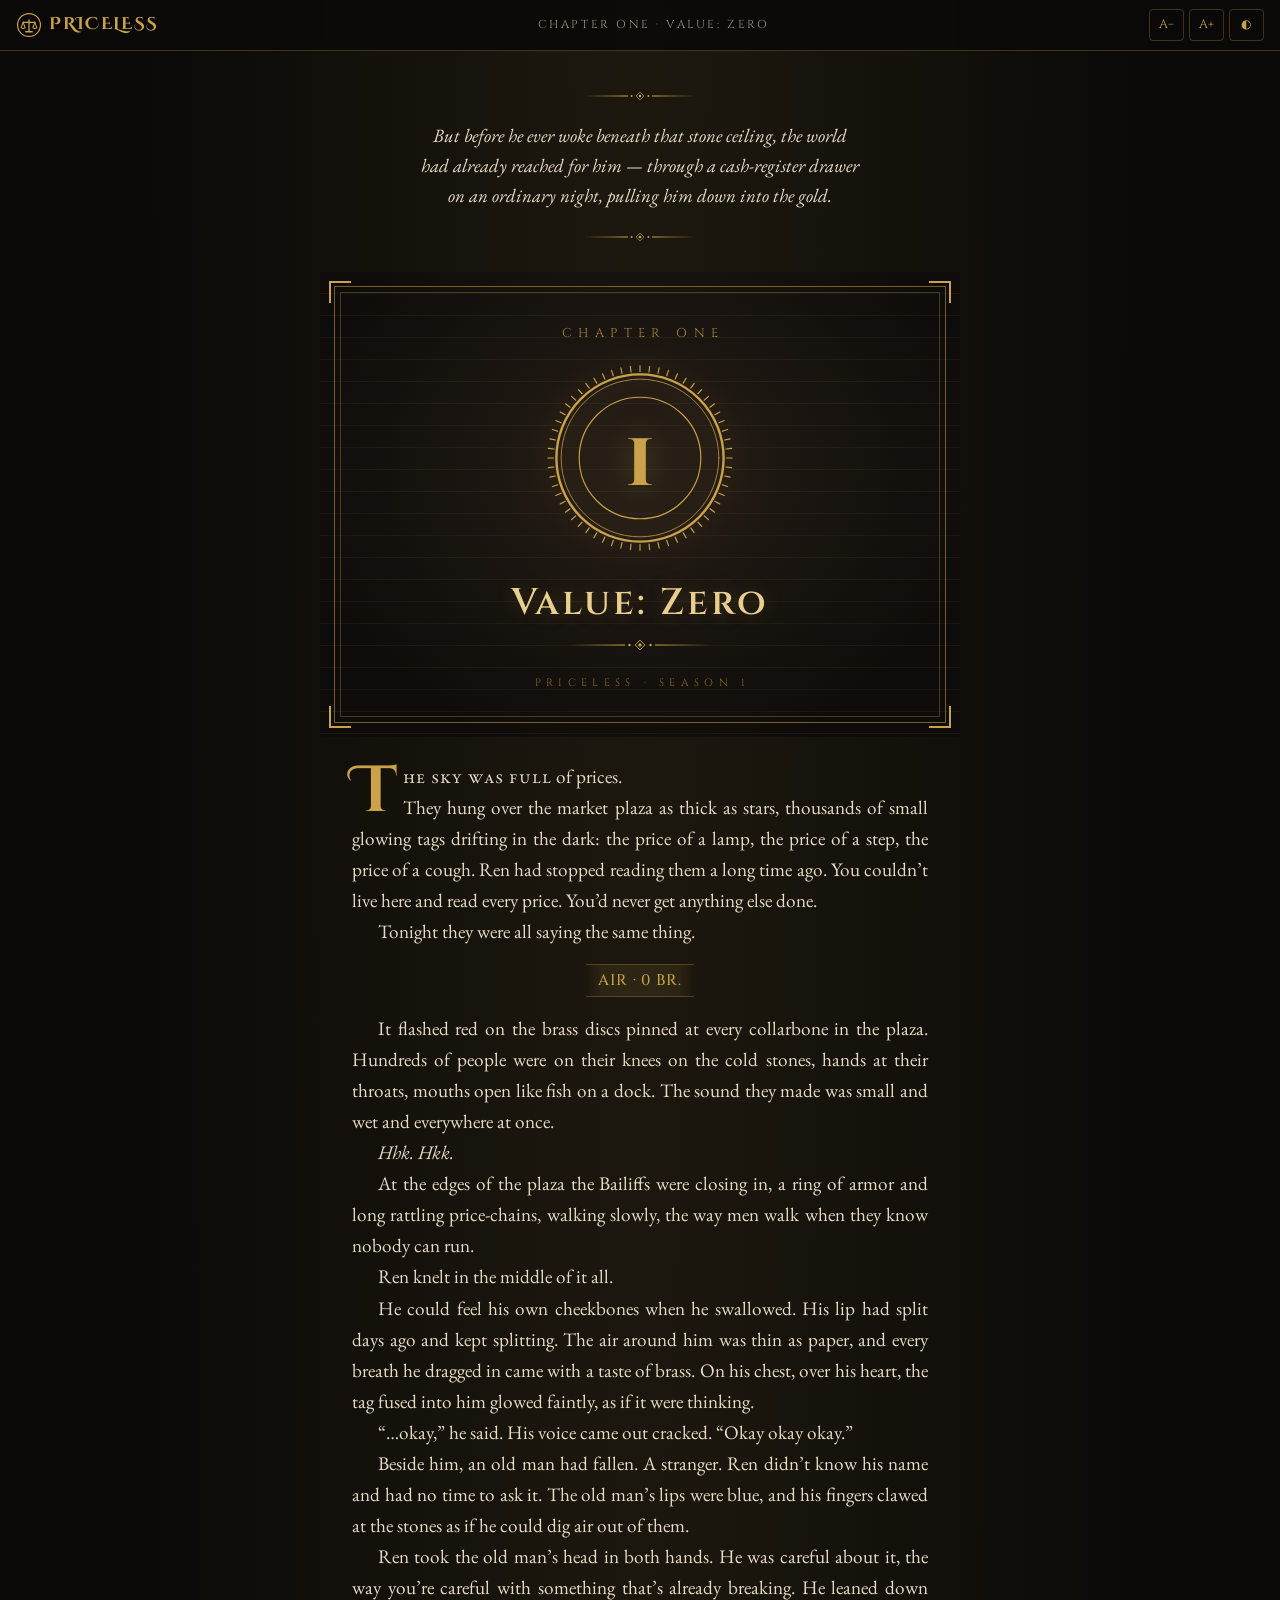
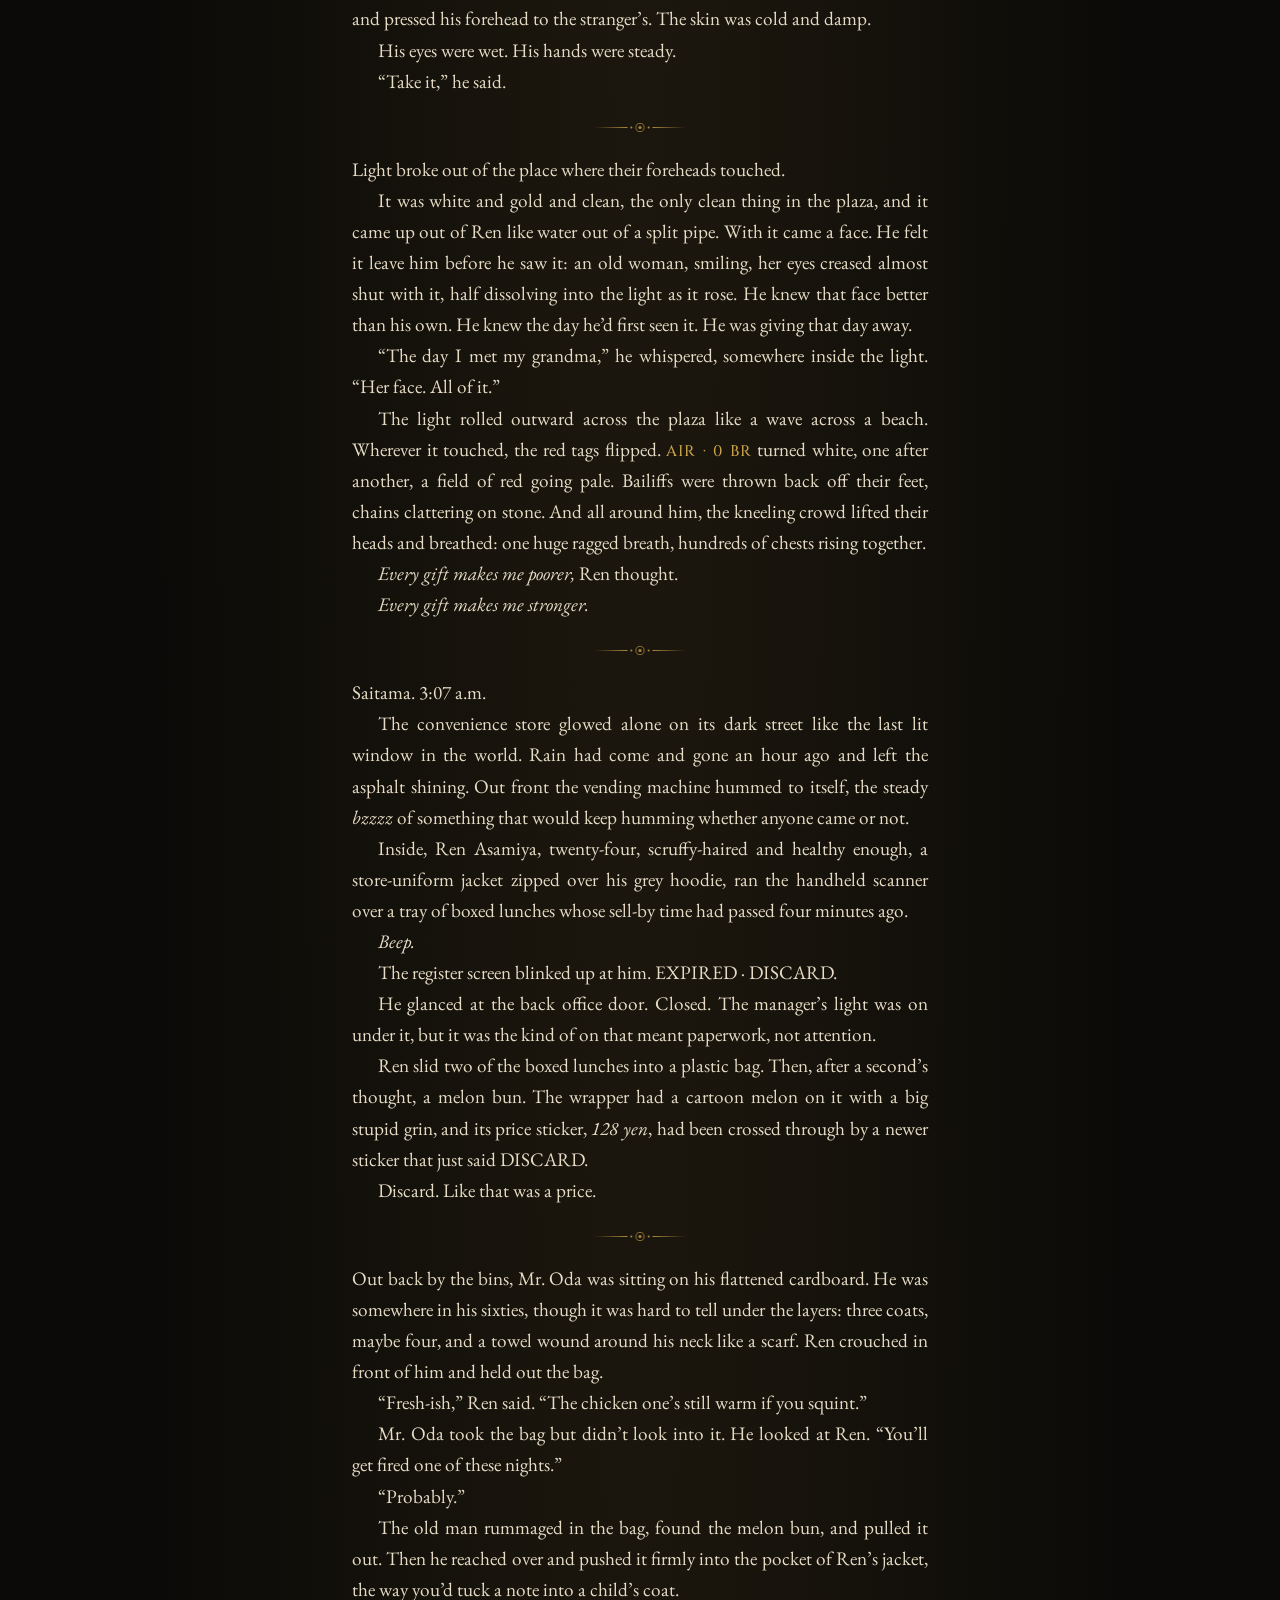
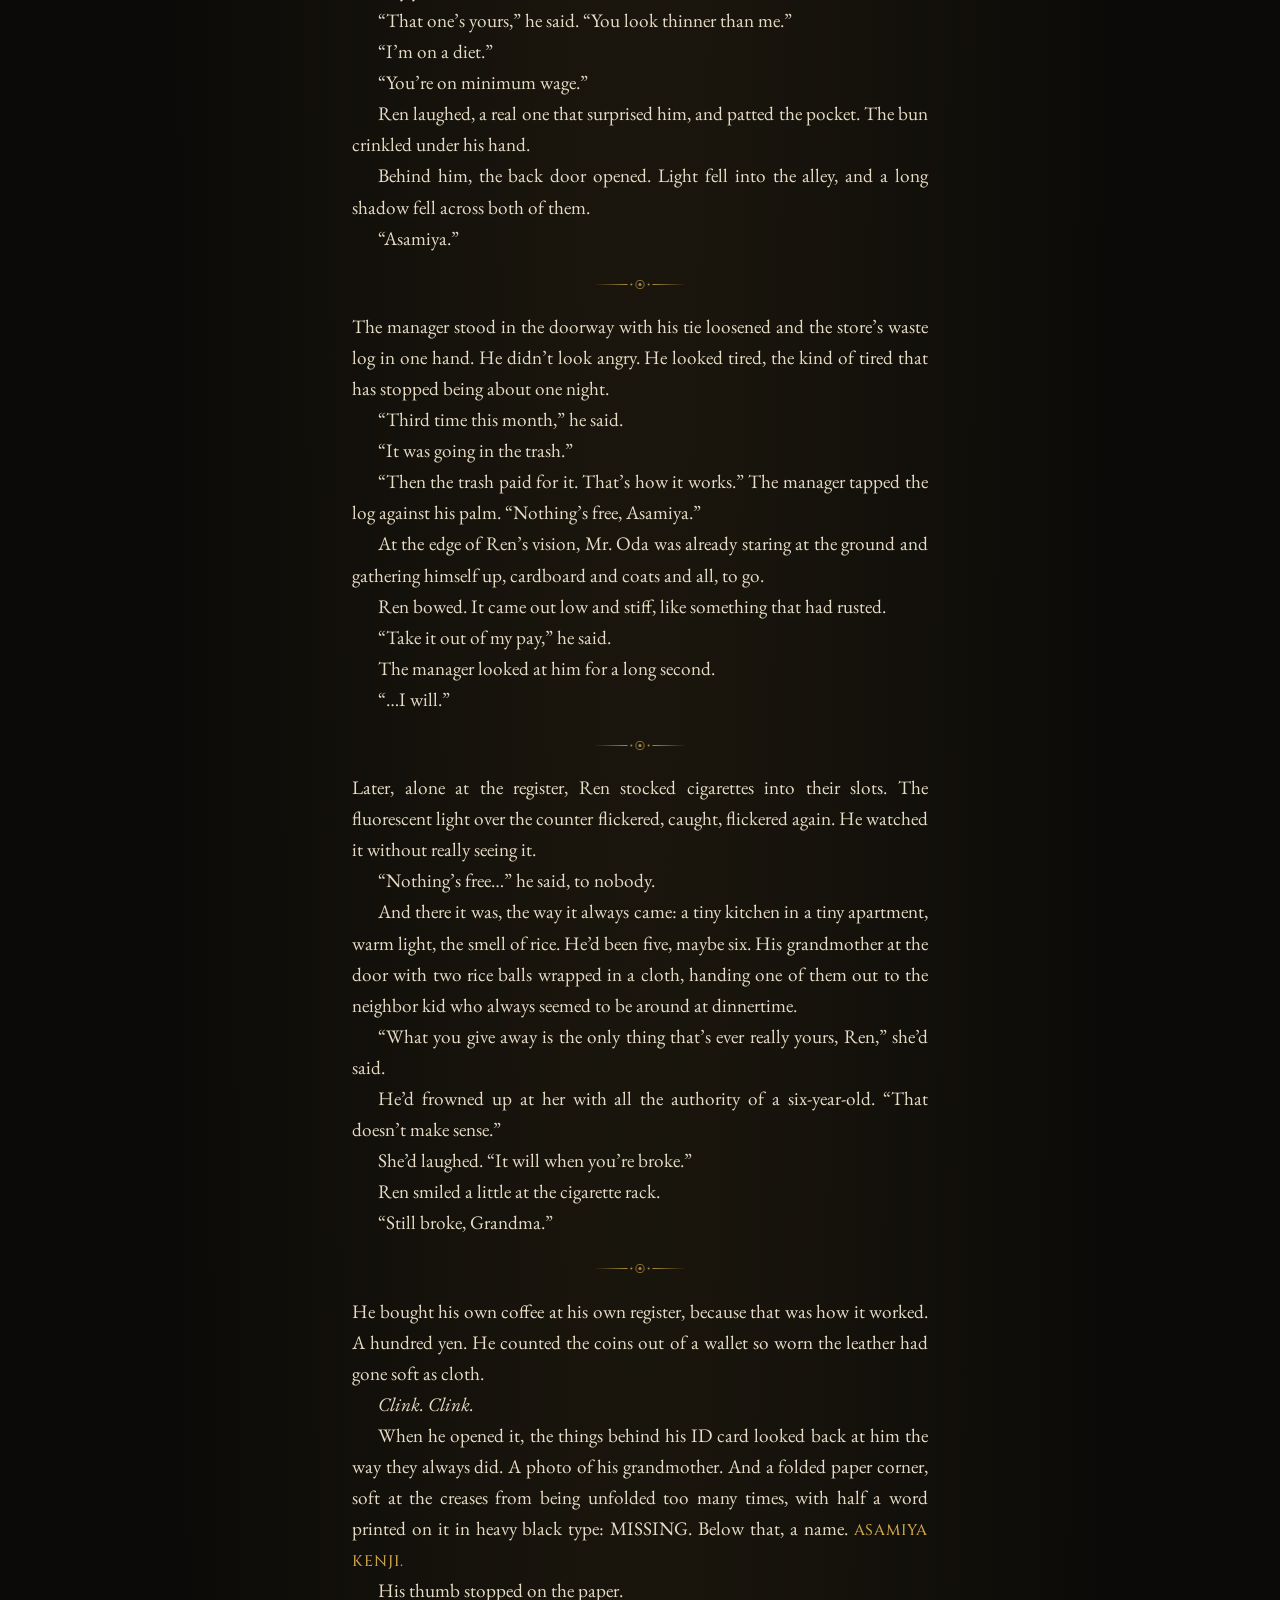
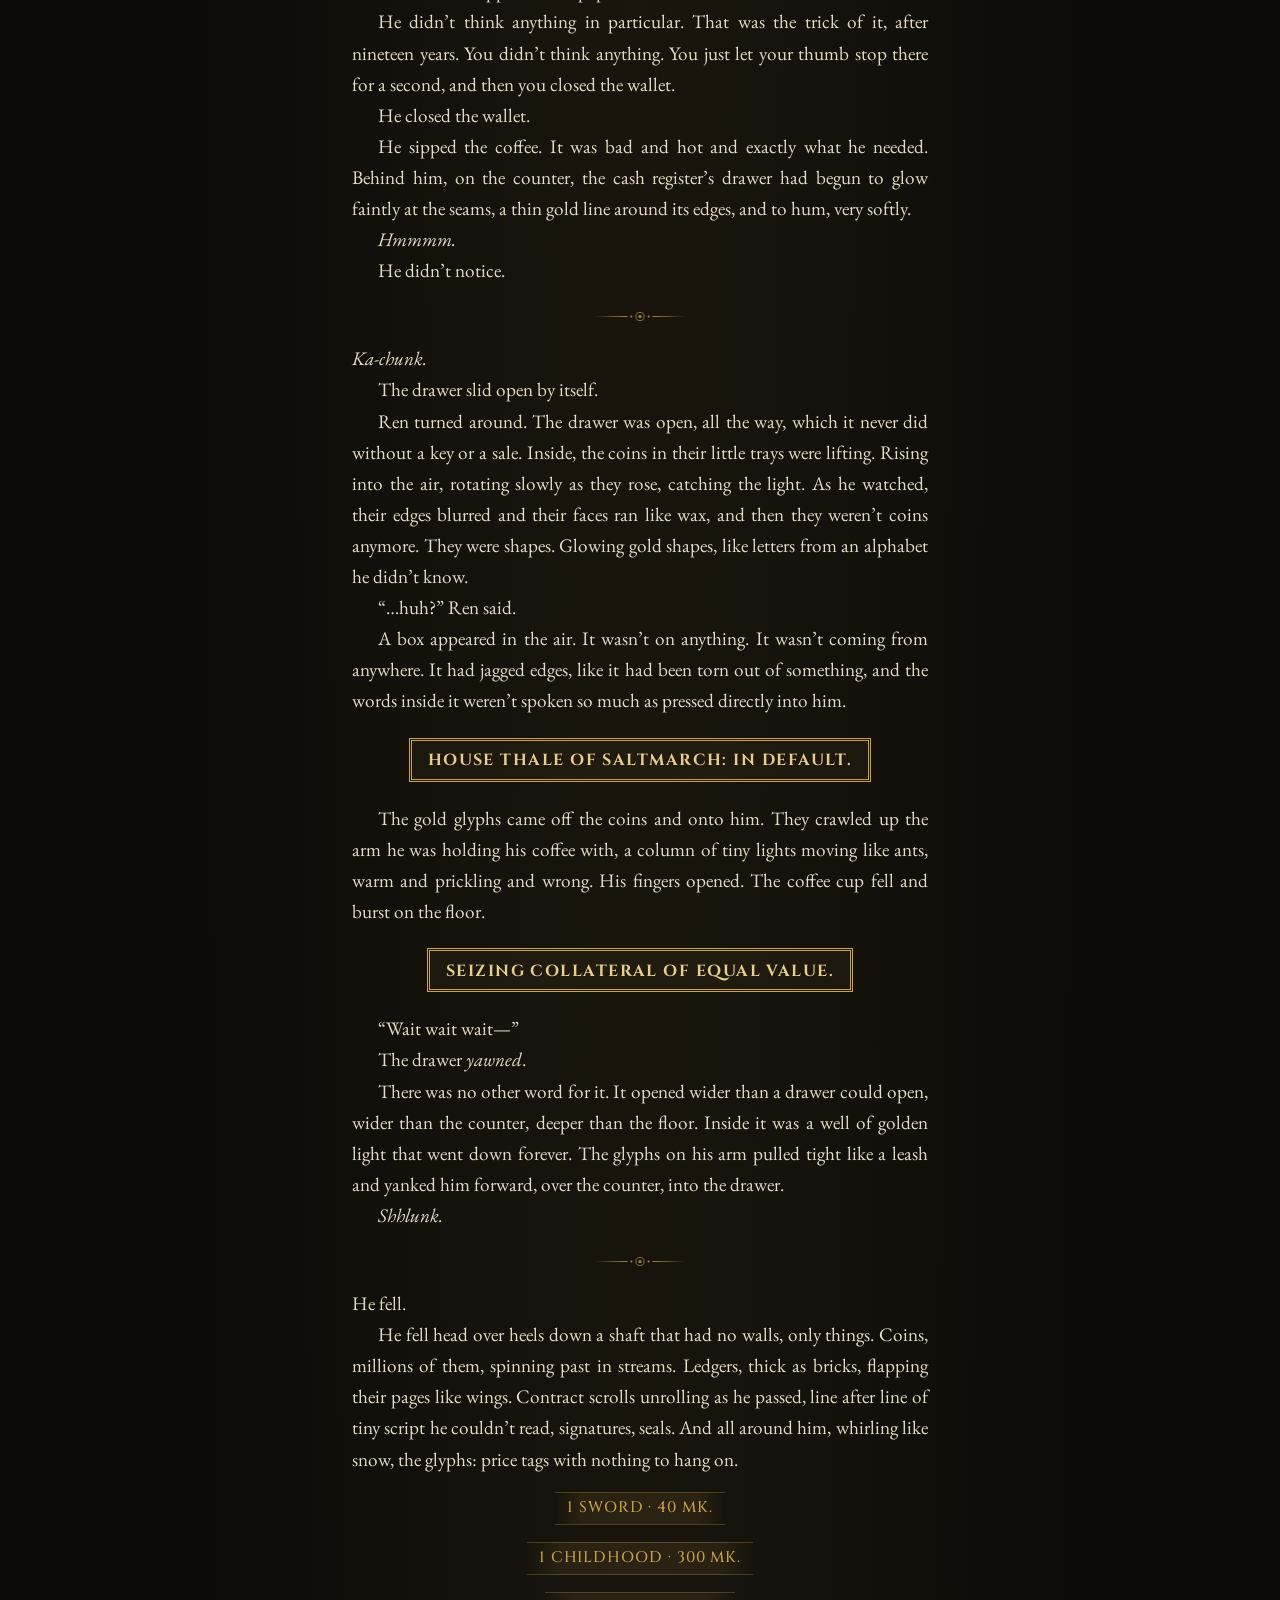
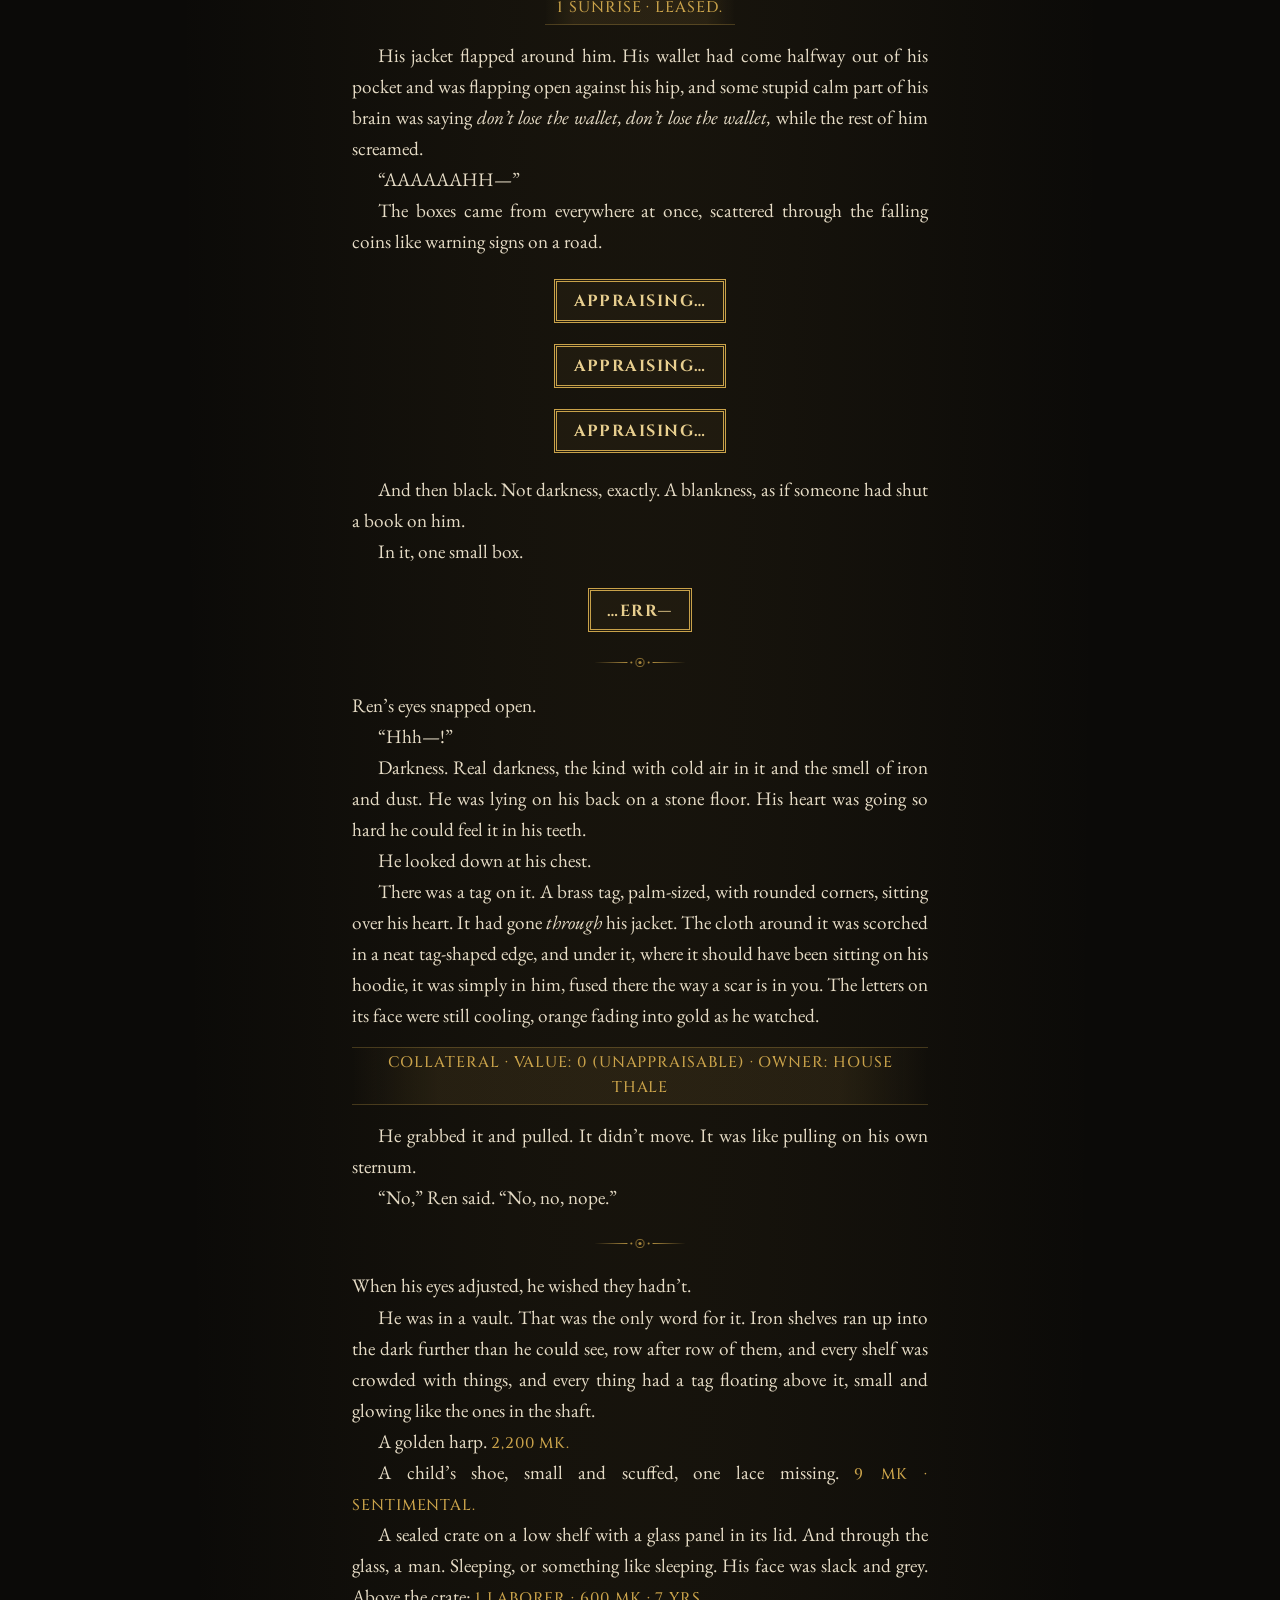
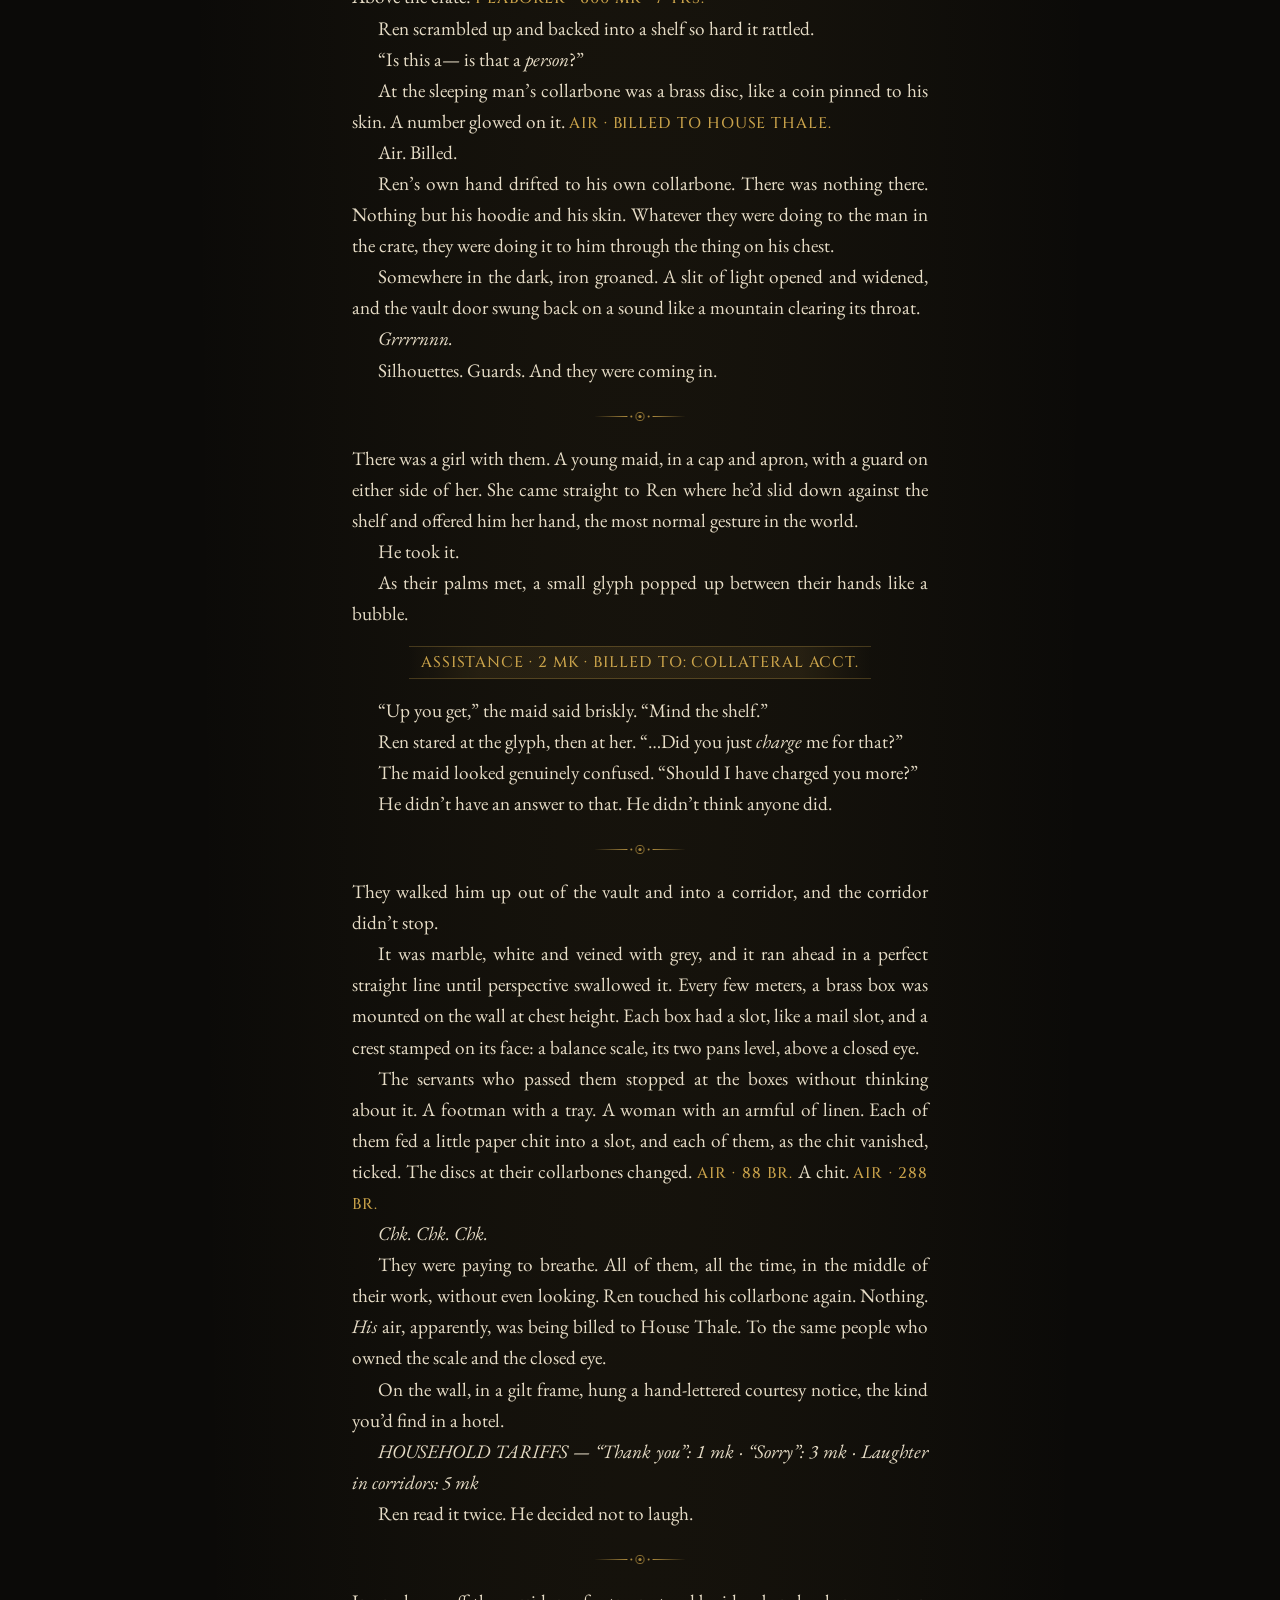
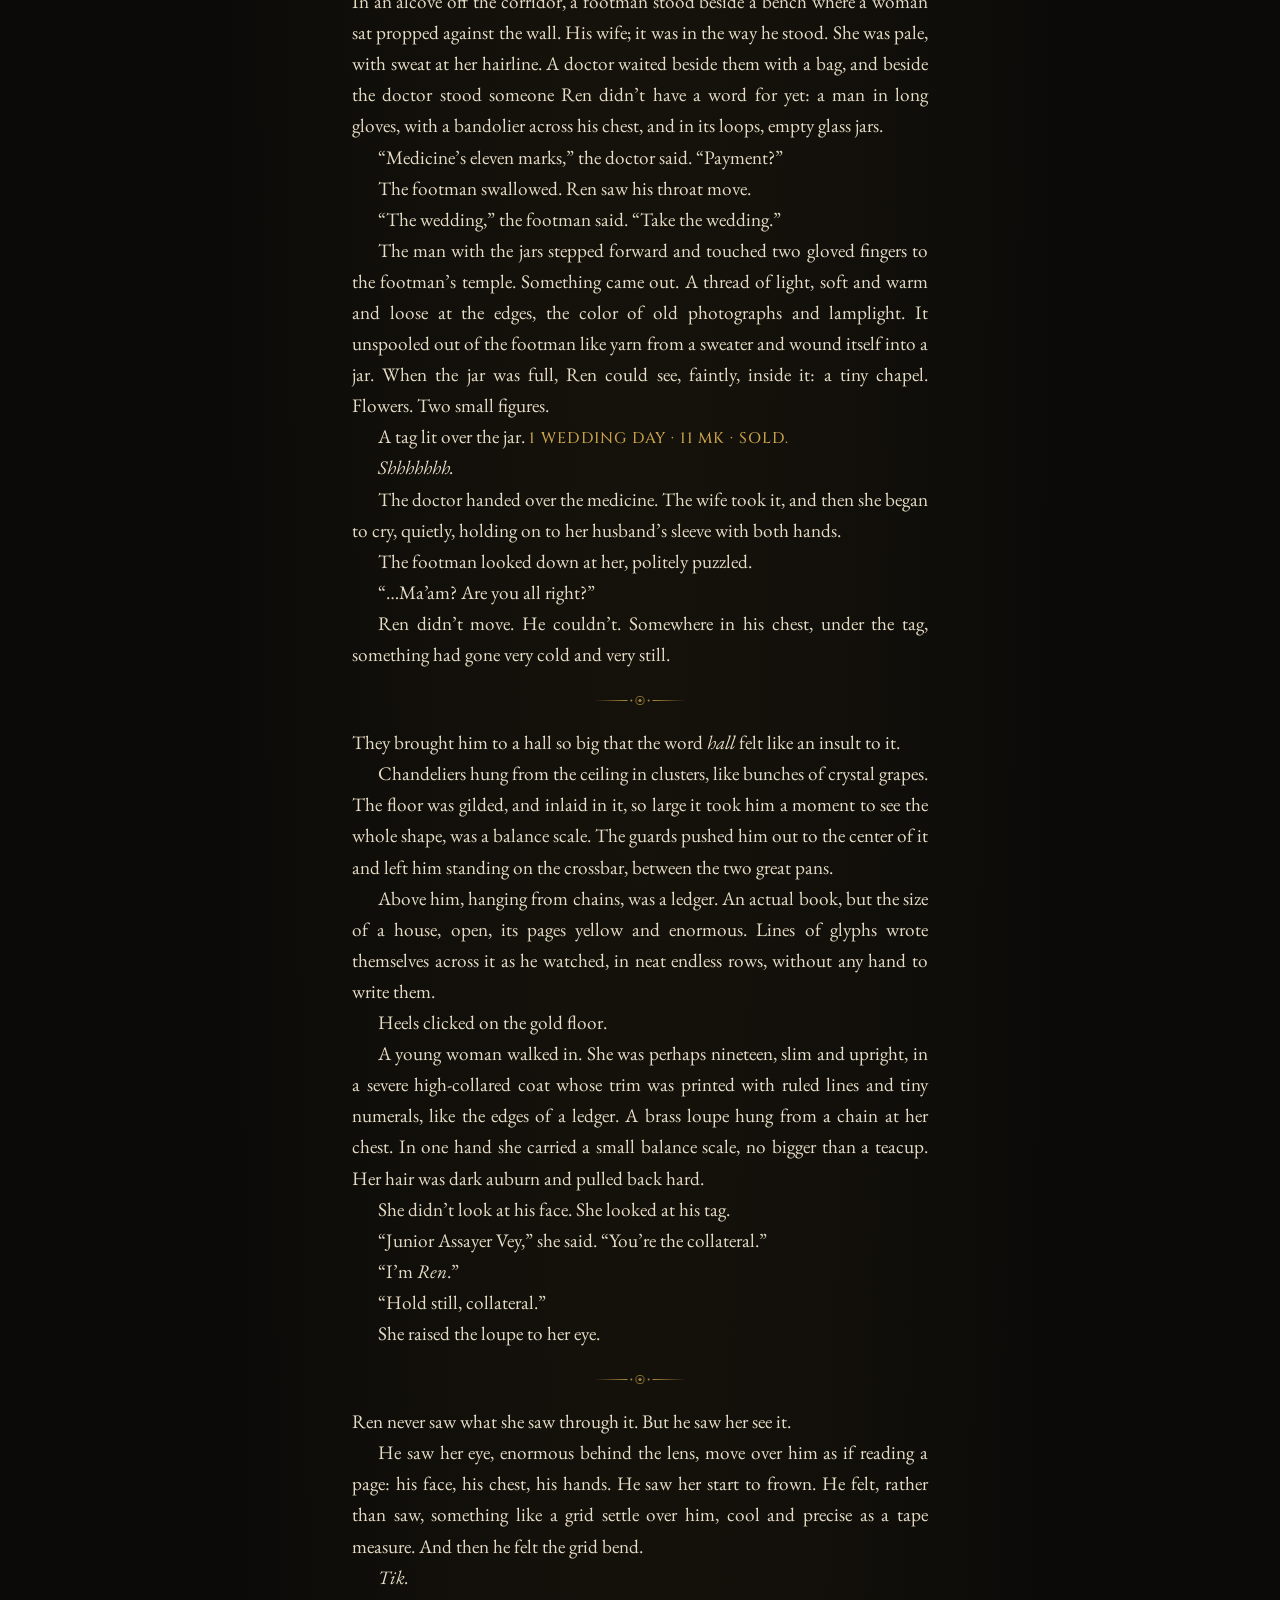
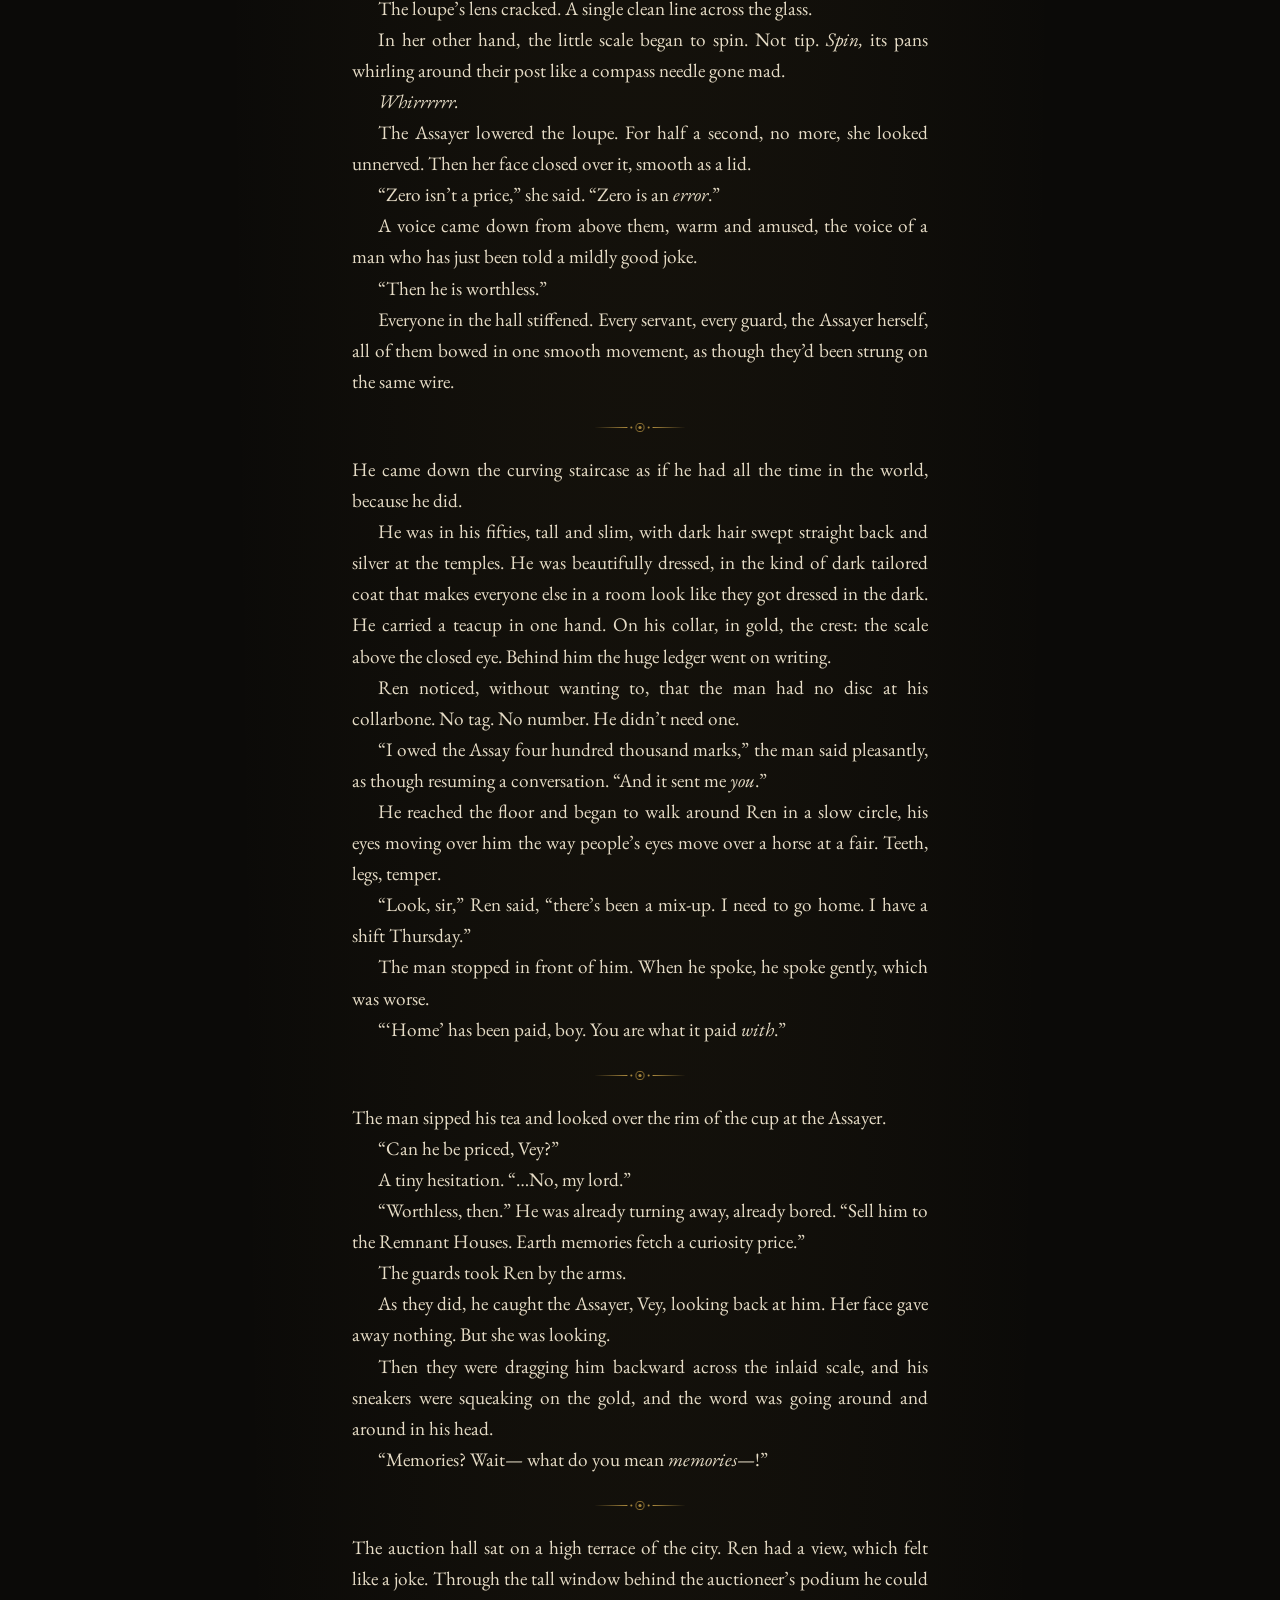
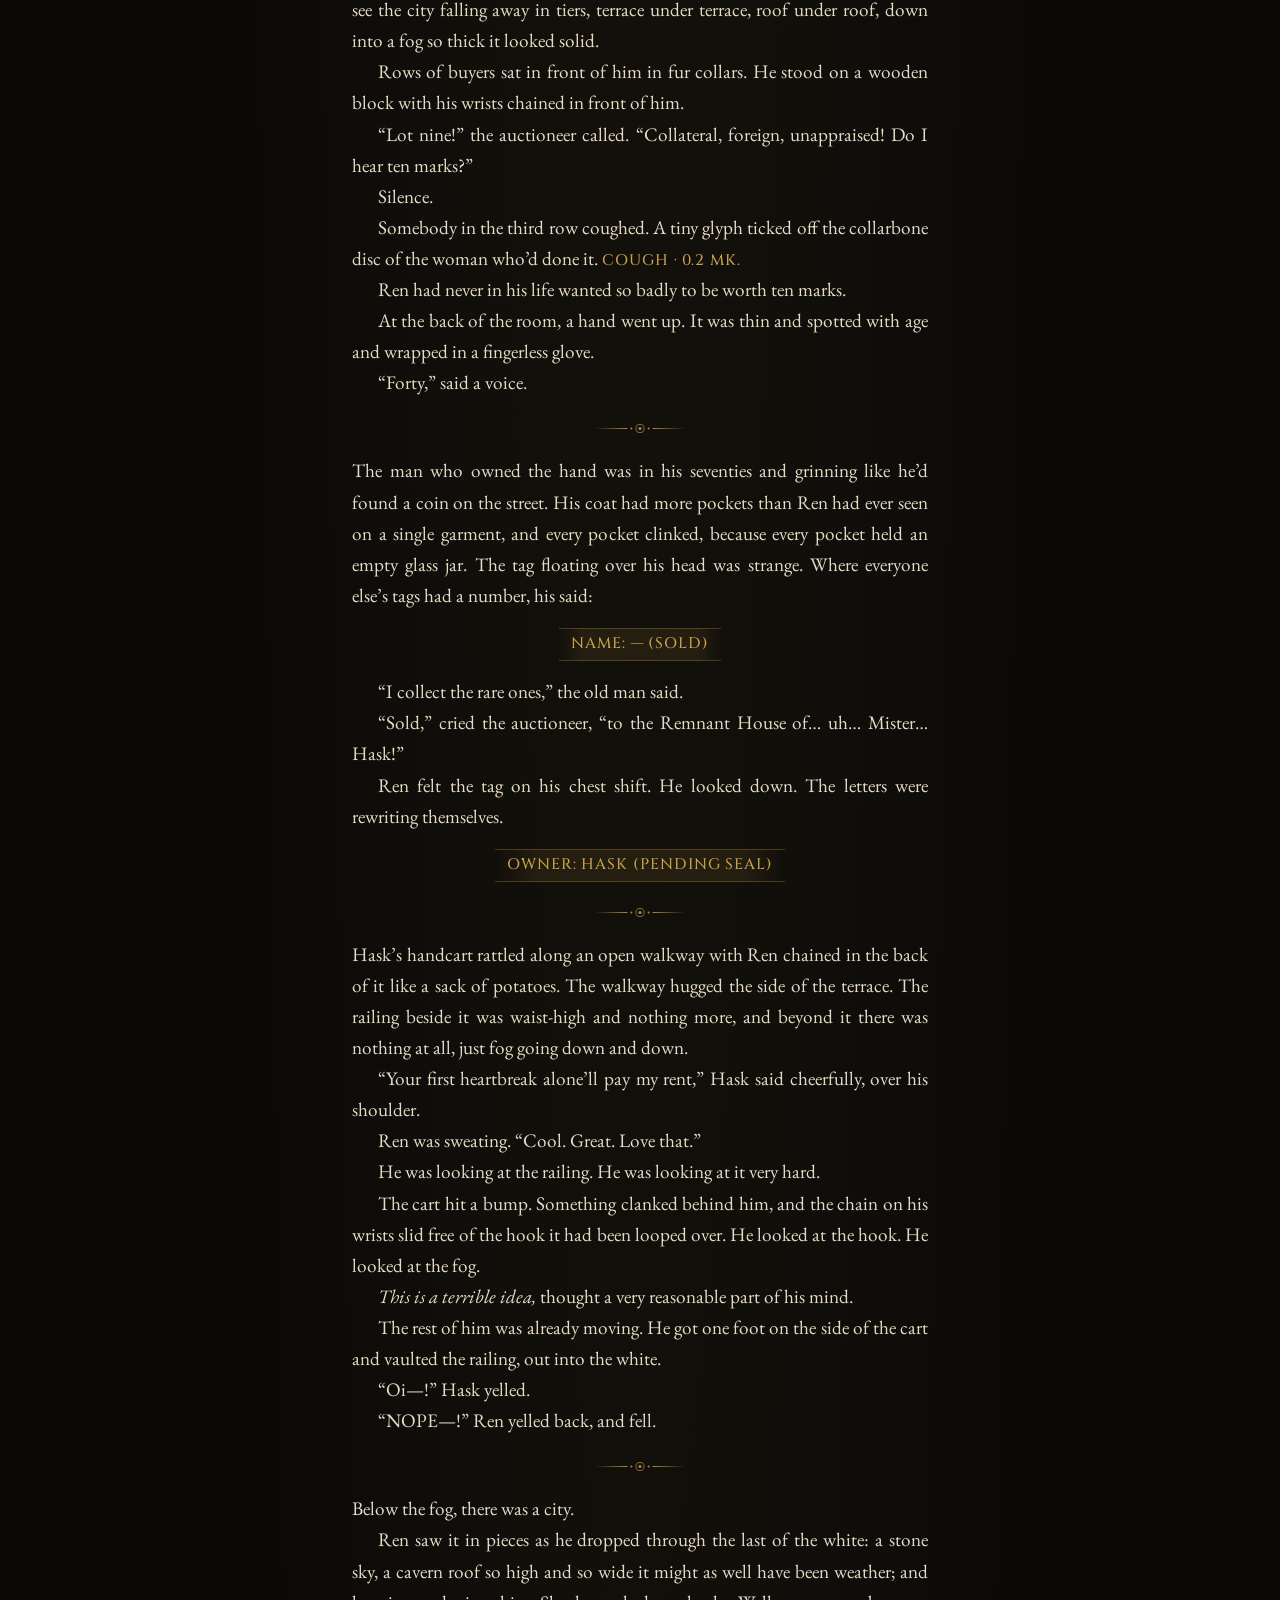
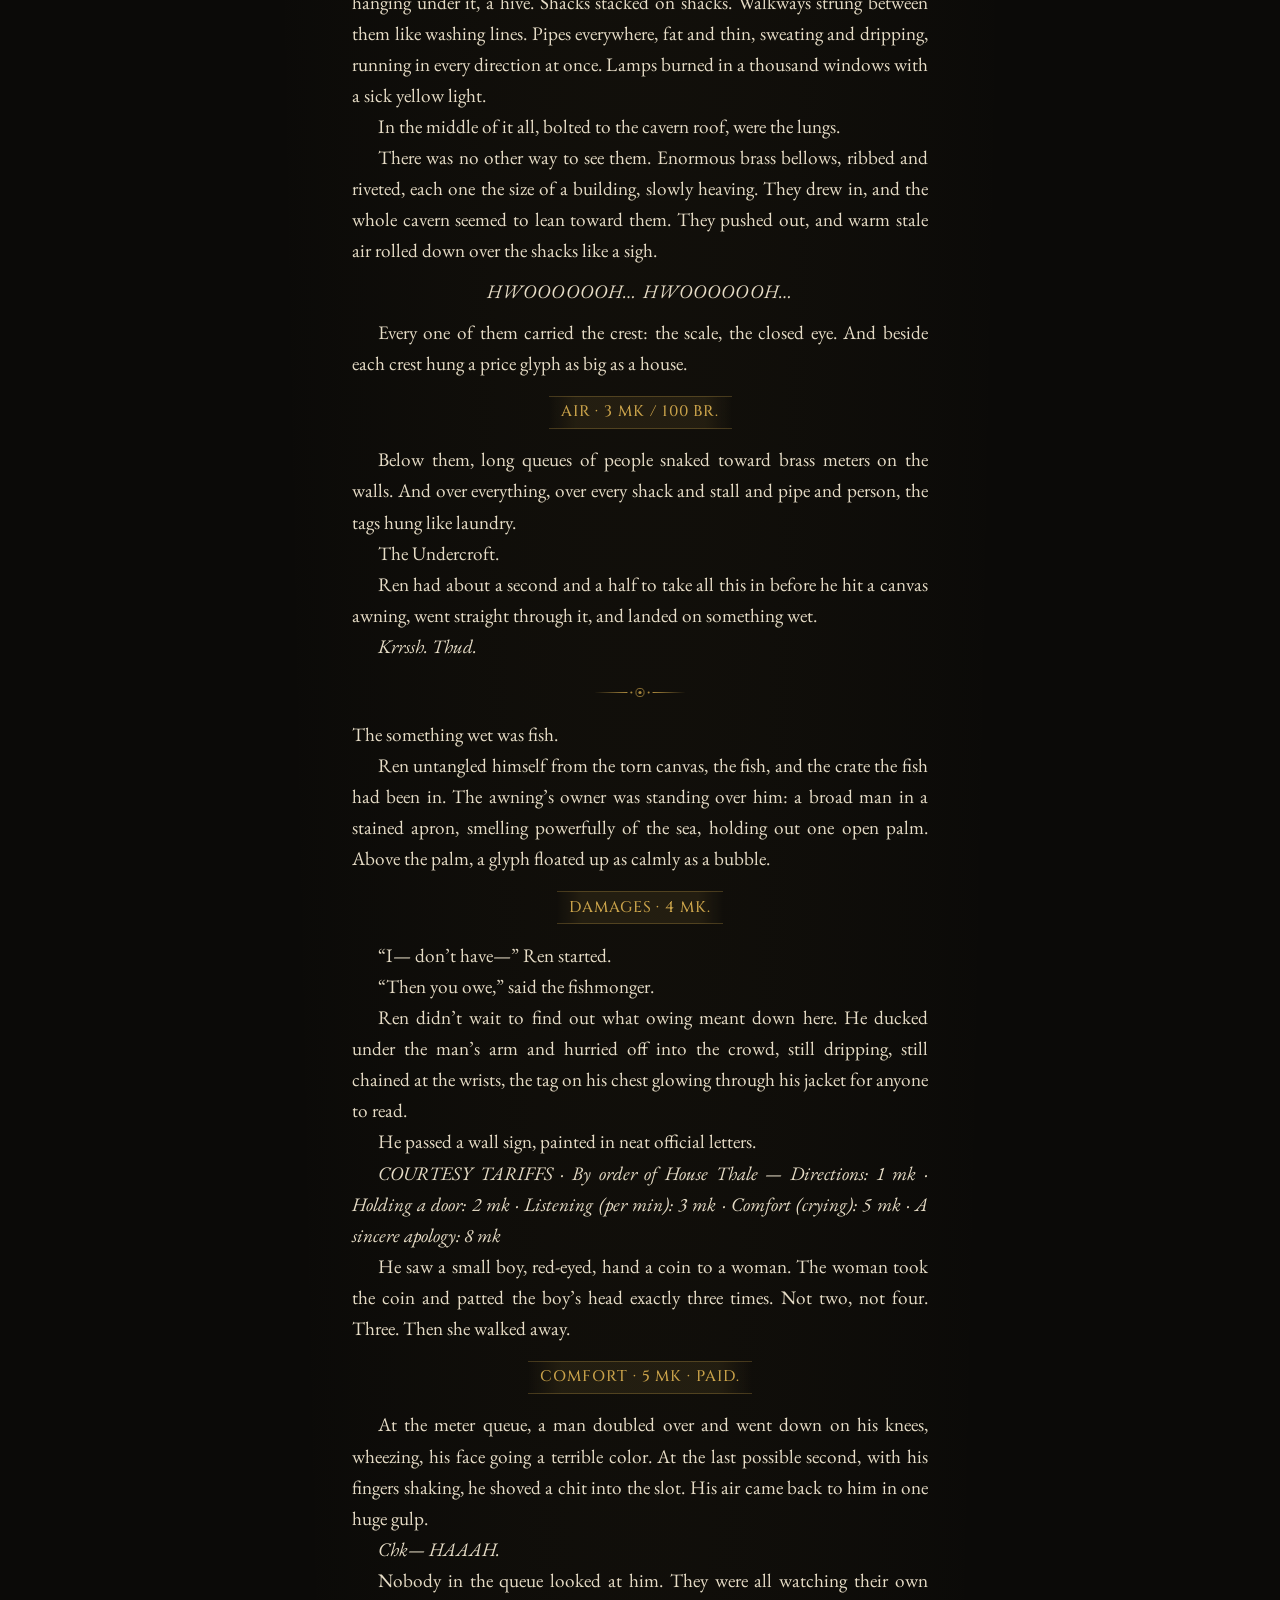
==== commit b6c23aab: "Text fixes: Ch1 scanner beep, Ch2 coat collar line" ====
--- a/chapter-1.html
+++ b/chapter-1.html
@@ -35,7 +35,7 @@
 <p>Saitama. 3:07 a.m.</p>
 <p>The convenience store glowed alone on its dark street like the last lit window in the world. Rain had come and gone an hour ago and left the asphalt shining. Out front the vending machine hummed to itself, the steady <em>bzzzz</em> of something that would keep humming whether anyone came or not.</p>
 <p>Inside, Ren Asamiya, twenty-four, scruffy-haired and healthy enough, a store-uniform jacket zipped over his grey hoodie, ran the handheld scanner over a tray of boxed lunches whose sell-by time had passed four minutes ago.</p>
-<p><em>Pip.</em></p>
+<p><em>Beep.</em></p>
 <p>The register screen blinked up at him. EXPIRED · DISCARD.</p>
 <p>He glanced at the back office door. Closed. The manager&rsquo;s light was on under it, but it was the kind of on that meant paperwork, not attention.</p>
 <p>Ren slid two of the boxed lunches into a plastic bag. Then, after a second&rsquo;s thought, a melon bun. The wrapper had a cartoon melon on it with a big stupid grin, and its price sticker, <em>128 yen</em>, had been crossed through by a newer sticker that just said DISCARD.</p>
--- a/fonts.css
+++ b/fonts.css
@@ -0,0 +1,6 @@
+/* Fonts: Cinzel, Cinzel Decorative, EB Garamond, SIL Open Font License 1.1, subset and self-hosted. */
+@font-face{font-family:"EB Garamond";src:url([data-uri]) format("woff");font-weight:400 800;font-style:normal;font-display:swap}
+@font-face{font-family:"EB Garamond";src:url([data-uri]